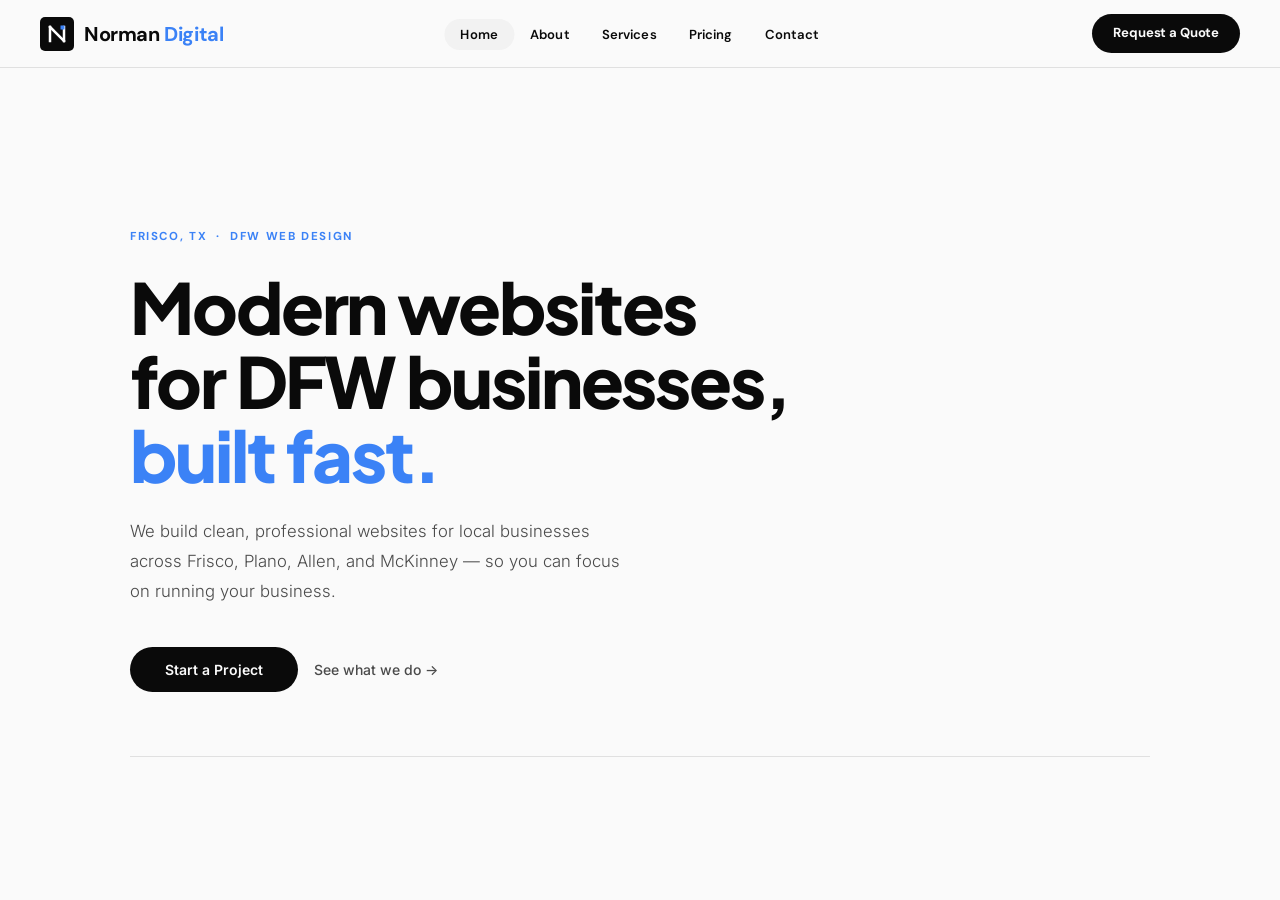
==== index.html @ 8efe2080 "Update index.html" ====
<!DOCTYPE html>
<html lang="en">
<head>
<meta charset="UTF-8">
<meta name="viewport" content="width=device-width, initial-scale=1.0">

<!-- Google Analytics — deferred to not block rendering -->
<script>
  window.dataLayer = window.dataLayer || [];
  function gtag(){dataLayer.push(arguments);}
  gtag('js', new Date());
  gtag('config', 'G-H9DW5S1WET');
  window.addEventListener('load', function() {
    var s = document.createElement('script');
    s.async = true;
    s.src = 'https://www.googletagmanager.com/gtag/js?id=G-H9DW5S1WET';
    document.head.appendChild(s);
  });
</script>

<!-- Primary Meta Tags -->
<title>Norman Digital — Web Design Agency | Frisco, TX | DFW Small Businesses</title>
<meta name="title" content="Norman Digital — Web Design Agency | Frisco, TX | DFW Small Businesses">
<meta name="description" content="Norman Digital builds fast, professional websites for small businesses across Frisco, Plano, Allen, McKinney, and the DFW area. Starting at $400. No hidden fees.">
<meta name="keywords" content="web design Frisco TX, web design DFW, small business website Frisco, website designer Plano, web designer Allen TX, McKinney web design, DFW web design agency, affordable website design Texas">
<meta name="author" content="Norman Digital">
<meta name="robots" content="index, follow">
<link rel="canonical" href="https://normandigitalco.com">
<link rel="icon" type="image/x-icon" href="/favicon.ico">
<link rel="icon" type="image/png" href="/favicon.png">

<!-- Open Graph / Facebook / iMessage previews -->
<meta property="og:type" content="website">
<meta property="og:url" content="https://normandigitalco.com">
<meta property="og:title" content="Norman Digital — Modern Websites for DFW Businesses">
<meta property="og:description" content="Fast, professional websites for DFW small businesses. Starting at $400. Based in Frisco, TX.">
<meta property="og:image" content="https://normandigitalco.com/images/og-image.png">
<meta property="og:site_name" content="Norman Digital">
<meta property="og:locale" content="en_US">

<!-- Twitter Card -->
<meta name="twitter:card" content="summary_large_image">
<meta name="twitter:url" content="https://normandigitalco.com">
<meta name="twitter:title" content="Norman Digital — Modern Websites for DFW Businesses">
<meta name="twitter:description" content="Fast, professional websites for DFW small businesses. Starting at $400. Based in Frisco, TX.">
<meta name="twitter:image" content="https://normandigitalco.com/images/og-image.png">

<!-- Local Business Schema Markup -->
<script type="application/ld+json">
{
  "@context": "https://schema.org",
  "@type": "LocalBusiness",
  "name": "Norman Digital",
  "description": "Web design agency building fast, professional websites for small businesses across the DFW area.",
  "url": "https://normandigitalco.com",
  "email": "normandigitalco@gmail.com",
  "address": {
    "@type": "PostalAddress",
    "addressLocality": "Frisco",
    "addressRegion": "TX",
    "addressCountry": "US"
  },
  "areaServed": [
    "Frisco, TX", "Plano, TX", "Allen, TX", "McKinney, TX",
    "Prosper, TX", "Celina, TX", "The Colony, TX", "Dallas, TX",
    "Fort Worth, TX"
  ],
  "priceRange": "$$",
  "openingHours": "Mo-Fr 09:00-18:00",
  "sameAs": []
}
</script>

<!-- Preconnect to font origins to establish early connections -->
<link rel="preconnect" href="https://fonts.googleapis.com">
<link rel="preconnect" href="https://fonts.gstatic.com" crossorigin>
<!-- Non-blocking font load: preload triggers fetch, onload swaps to stylesheet -->
<link rel="preload" as="style" href="https://fonts.googleapis.com/css2?family=Plus+Jakarta+Sans:wght@400;500;600;700;800&family=DM+Sans:wght@400;500;600;700&family=Inter:wght@300;400;500;600&display=swap" onload="this.onload=null;this.rel='stylesheet'">
<noscript><link rel="stylesheet" href="https://fonts.googleapis.com/css2?family=Plus+Jakarta+Sans:wght@400;500;600;700;800&family=DM+Sans:wght@400;500;600;700&family=Inter:wght@300;400;500;600&display=swap"></noscript>
<link rel="icon" type="image/x-icon" href="/favicon.ico">
<link rel="icon" type="image/png" sizes="32x32" href="/favicon.png">
<link rel="apple-touch-icon" sizes="180x180" href="/favicon.png">
<style>
*, *::before, *::after { box-sizing: border-box; margin: 0; padding: 0; }

:root {
  --black: #0a0a0a;
  --white: #fafafa;
  --gray-100: #f2f2f2;
  --gray-200: #e0e0e0;
  --gray-400: #767676; /* bumped from #999 to pass WCAG AA 4.5:1 on white */
  --gray-600: #4a4a4a; /* bumped slightly from #555 */
  --accent: #3B82F6;
  --accent-dark: #1d4ed8;
  --serif: 'Plus Jakarta Sans', system-ui, sans-serif;
  --sans: 'Inter', system-ui, sans-serif;
  --display: 'DM Sans', system-ui, sans-serif;
}

html { scroll-behavior: smooth; }

body {
  font-family: var(--sans);
  background: var(--white);
  color: var(--gray-600);
  font-size: 16px;
  line-height: 1.7;
  overflow-x: hidden;
}

nav {
  position: fixed;
  top: 0; left: 0; right: 0;
  z-index: 200;
  display: flex;
  align-items: center;
  justify-content: space-between;
  padding: 0 2.5rem;
  height: 68px;
  background: rgba(250,250,250,0.95);
  backdrop-filter: blur(16px);
  border-bottom: 1px solid var(--gray-200);
  transition: box-shadow 0.3s;
}

nav.scrolled { box-shadow: 0 2px 20px rgba(0,0,0,0.06); }

.nav-logo {
  display: flex;
  align-items: center;
  gap: 10px;
  text-decoration: none;
  line-height: 1;
  flex-shrink: 0;
}
.nav-logo-icon {
  width: 34px; height: 34px;
  background: var(--black);
  border-radius: 5px;
  display: flex; align-items: center; justify-content: center;
  flex-shrink: 0;
}
.nav-logo-icon svg { width: 22px; height: 22px; }
.nav-logo-name {
  font-family: var(--display);
  font-size: 1.25rem;
  font-weight: 700;
  color: var(--black);
  letter-spacing: -0.02em;
}
.nav-logo-name span { color: var(--accent); }

.nav-center {
  position: absolute;
  left: 50%;
  transform: translateX(-50%);
  display: flex;
  align-items: center;
  gap: 0;
  list-style: none;
}

.nav-center a {
  font-family: var(--display);
  font-size: 0.82rem;
  font-weight: 600;
  letter-spacing: 0.01em;
  color: var(--black);
  text-decoration: none;
  padding: 0.45rem 1rem;
  border-radius: 2rem;
  transition: color 0.2s, background 0.2s;
  white-space: nowrap;
}

.nav-center a:hover,
.nav-center a.active { color: var(--black); background: var(--gray-100); }

.nav-right { display: flex; align-items: center; gap: 1rem; }

.nav-cta {
  background: var(--black);
  color: var(--white) !important;
  padding: 0.55rem 1.3rem;
  border-radius: 2rem;
  font-family: var(--display);
  font-size: 0.82rem;
  font-weight: 700;
  text-decoration: none;
  letter-spacing: -0.01em;
  transition: background 0.2s;
  white-space: nowrap;
  cursor: pointer;
  border: none;
}
.nav-cta:hover { background: #222; }

@media (max-width: 900px) {
  .nav-cta { display: none; }
}

.page {
  position: fixed;
  inset: 0;
  overflow-y: auto;
  padding-top: 68px;
  opacity: 0;
  transform: translateY(18px);
  pointer-events: none;
  transition: opacity 0.45s cubic-bezier(0.16,1,0.3,1), transform 0.45s cubic-bezier(0.16,1,0.3,1);
  will-change: opacity, transform;
  -webkit-overflow-scrolling: touch;
}

.page.active {
  opacity: 1;
  transform: translateY(0);
  pointer-events: all;
}

.page.exit {
  opacity: 0;
  transform: translateY(-12px);
  pointer-events: none;
}

.inner { max-width: 1100px; margin: 0 auto; padding: 0 2.5rem; }

.section-label {
  font-family: var(--display);
  font-size: 0.72rem;
  font-weight: 700;
  letter-spacing: 0.14em;
  text-transform: uppercase;
  color: var(--accent);
  margin-bottom: 1rem;
}

.section-title {
  font-family: var(--serif);
  font-size: clamp(2rem, 4vw, 3rem);
  font-weight: 700;
  line-height: 1.08;
  letter-spacing: -0.03em;
  color: var(--black);
  margin-bottom: 1rem;
}

.section-sub {
  font-size: 1rem;
  color: var(--gray-600);
  font-weight: 300;
  max-width: 500px;
  line-height: 1.8;
  margin-bottom: 3rem;
}

#page-home { background: var(--white); }

.hero {
  min-height: calc(100vh - 68px);
  display: flex;
  flex-direction: column;
  justify-content: center;
  padding: 5rem 2.5rem 4rem;
  max-width: 1100px;
  margin: 0 auto;
}

.hero-eyebrow {
  font-family: var(--display);
  font-size: 0.72rem;
  font-weight: 700;
  letter-spacing: 0.14em;
  text-transform: uppercase;
  color: var(--accent);
  margin-bottom: 1.5rem;
  opacity: 0;
  animation: fadeUp 0.7s ease forwards 0.1s;
}

.hero h1 {
  font-family: var(--serif);
  font-size: clamp(2.4rem, 5.5vw, 4.5rem);
  font-weight: 800;
  line-height: 1.05;
  letter-spacing: -0.03em;
  color: var(--black);
  margin-bottom: 1.5rem;
  opacity: 0;
  animation: fadeUp 0.7s ease forwards 0.25s;
}

.hero h1 em { font-style: normal; color: var(--accent); }

.hero-sub {
  font-size: 1.05rem;
  font-weight: 300;
  color: var(--gray-600);
  max-width: 500px;
  margin-bottom: 2.5rem;
  line-height: 1.8;
  opacity: 0;
  animation: fadeUp 0.7s ease forwards 0.4s;
}

.hero-actions {
  display: flex;
  gap: 1rem;
  align-items: center;
  flex-wrap: wrap;
  opacity: 0;
  animation: fadeUp 0.7s ease forwards 0.55s;
}

.btn-primary {
  background: var(--black);
  color: var(--white);
  padding: 0.9rem 2.2rem;
  border-radius: 2rem;
  font-size: 0.875rem;
  font-weight: 600;
  text-decoration: none;
  transition: background 0.2s;
  cursor: pointer;
  border: none;
  font-family: var(--sans);
  display: inline-block;
}
.btn-primary:hover { background: #222; }

.btn-secondary {
  font-size: 0.875rem;
  font-weight: 500;
  color: var(--gray-600);
  text-decoration: none;
  display: flex;
  align-items: center;
  gap: 0.4rem;
  transition: color 0.2s;
  cursor: pointer;
  background: none;
  border: none;
  font-family: var(--sans);
}
.btn-secondary:hover { color: var(--black); }

.hero-divider {
  width: 100%;
  height: 1px;
  background: var(--gray-200);
  margin-top: 4rem;
  opacity: 0;
  animation: fadeUp 0.7s ease forwards 0.7s;
}

.logos-strip {
  padding: 3.5rem 2.5rem;
  max-width: 1100px;
  margin: 0 auto;
  border-top: 1px solid var(--gray-200);
}

.logos-label {
  font-size: 0.7rem;
  font-weight: 700;
  letter-spacing: 0.12em;
  text-transform: uppercase;
  color: #666;
  margin-bottom: 2rem;
  text-align: center;
}

.logos-row {
  display: flex;
  justify-content: center;
  align-items: center;
  gap: 3rem;
  flex-wrap: wrap;
}

.logo-item {
  font-family: var(--serif);
  font-size: 1.1rem;
  color: #888;
  letter-spacing: -0.01em;
  font-style: italic;
}

.why-section {
  padding: 6rem 2.5rem;
  background: var(--black);
}

.why-grid {
  max-width: 1100px;
  margin: 0 auto;
  display: grid;
  grid-template-columns: 1fr 1fr;
  gap: 5rem;
  align-items: center;
}

.why-left .section-label { color: #3B82F6; }
.why-left .section-title { color: var(--white); }
.why-left .section-sub { color: #777; margin-bottom: 0; }

.why-right {
  display: grid;
  grid-template-columns: 1fr 1fr;
  gap: 1px;
  background: #1a1a1a;
  border: 1px solid #1a1a1a;
}

.why-card {
  background: #0f0f0f;
  padding: 2rem;
  transition: background 0.2s;
}
.why-card:hover { background: #141414; }

.why-icon {
  width: 36px; height: 36px;
  background: #1a1a1a;
  border-radius: 8px;
  display: flex; align-items: center; justify-content: center;
  margin-bottom: 1rem;
  font-size: 16px;
}

.why-card h3 {
  font-family: var(--serif);
  font-size: 1rem;
  font-weight: 400;
  color: #ccc;
  margin-bottom: 0.5rem;
}

.why-card p {
  font-size: 0.825rem;
  color: #555;
  font-weight: 300;
  line-height: 1.6;
}

.testimonials-section {
  padding: 6rem 2.5rem;
  background: var(--gray-100);
}

.testimonials-grid {
  max-width: 1100px;
  margin: 2rem auto 0;
  display: grid;
  grid-template-columns: repeat(3, 1fr);
  gap: 1.5rem;
}

.testimonial-card {
  background: var(--white);
  border: 1px solid var(--gray-200);
  border-radius: 12px;
  padding: 2rem;
}

.testimonial-stars {
  color: #f59e0b;
  font-size: 0.9rem;
  margin-bottom: 1rem;
  letter-spacing: 2px;
}

.testimonial-text {
  font-size: 0.9rem;
  color: var(--gray-600);
  font-weight: 300;
  line-height: 1.7;
  margin-bottom: 1.5rem;
  font-style: italic;
}

.testimonial-author { display: flex; align-items: center; gap: 0.75rem; }

.testimonial-avatar {
  width: 38px; height: 38px;
  border-radius: 50%;
  background: var(--gray-200);
  display: flex; align-items: center; justify-content: center;
  font-size: 0.75rem;
  font-weight: 600;
  color: var(--gray-600);
  flex-shrink: 0;
}

.testimonial-name {
  font-size: 0.85rem;
  font-weight: 600;
  color: var(--black);
}

.testimonial-biz {
  font-size: 0.75rem;
  color: var(--gray-400);
}

#page-about { background: var(--white); }

.about-hero {
  padding: 6rem 2.5rem 4rem;
  max-width: 1100px;
  margin: 0 auto;
  display: grid;
  grid-template-columns: 1fr 1fr;
  gap: 5rem;
  align-items: center;
}

.about-photo {
  aspect-ratio: 4/5;
  border-radius: 12px;
  overflow: hidden;
  background: var(--gray-100);
}

.about-photo img {
  width: 100%;
  height: 100%;
  object-fit: cover;
  object-position: center top;
  display: block;
}

.about-text .section-sub { margin-bottom: 1.5rem; }

.about-text p {
  font-size: 0.95rem;
  color: var(--gray-600);
  font-weight: 300;
  line-height: 1.8;
  margin-bottom: 1rem;
}

.about-text p strong {
  font-weight: 600;
  color: var(--black);
}

.about-stats {
  max-width: 1100px;
  margin: 0 auto;
  padding: 0 2.5rem 6rem;
  display: grid;
  grid-template-columns: repeat(4, 1fr);
  gap: 1px;
  background: var(--gray-200);
  border: 1px solid var(--gray-200);
}

.stat {
  background: var(--white);
  padding: 2rem;
  text-align: center;
}

.stat-num {
  font-family: var(--serif);
  font-size: 2.5rem;
  font-weight: 700;
  line-height: 1;
  margin-bottom: 0.5rem;
  color: var(--black);
}

.stat-label {
  font-size: 0.78rem;
  color: var(--gray-400);
  font-weight: 400;
  text-transform: uppercase;
  letter-spacing: 0.06em;
}

#page-services { background: var(--white); }

.services-hero {
  padding: 6rem 2.5rem 4rem;
  max-width: 1100px;
  margin: 0 auto;
}

.services-grid {
  max-width: 1100px;
  margin: 0 auto;
  padding: 0 2.5rem;
  display: grid;
  grid-template-columns: repeat(2, 1fr);
  gap: 1px;
  background: var(--gray-200);
  border: 1px solid var(--gray-200);
  margin-bottom: 6rem;
}

.service-card {
  background: var(--white);
  padding: 2.5rem;
  transition: background 0.2s;
}

.service-card:hover { background: var(--gray-100); }

.service-num {
  font-size: 0.7rem;
  color: var(--accent);
  margin-bottom: 1.25rem;
  font-weight: 700;
  letter-spacing: 0.1em;
}

.service-name {
  font-family: var(--serif);
  font-size: 1.35rem;
  margin-bottom: 0.75rem;
  font-weight: 700;
  color: var(--black);
}

.service-desc {
  font-size: 0.875rem;
  color: var(--gray-600);
  font-weight: 300;
  line-height: 1.7;
  margin-bottom: 1.25rem;
}

.service-features {
  list-style: none;
  display: flex;
  flex-direction: column;
  gap: 0.4rem;
}

.service-features li {
  font-size: 0.8rem;
  color: var(--gray-400);
  display: flex;
  align-items: center;
  gap: 0.5rem;
}

.service-features li::before {
  content: '';
  width: 5px; height: 5px;
  background: var(--accent);
  border-radius: 50%;
  flex-shrink: 0;
}

.process-section {
  background: var(--black);
  padding: 6rem 2.5rem;
}

.process-inner { max-width: 1100px; margin: 0 auto; }
.process-section .section-label { color: #3B82F6; }
.process-section .section-title { color: var(--white); }
.process-section .section-sub { color: #666; }

.steps {
  display: grid;
  grid-template-columns: repeat(4, 1fr);
  gap: 0;
}

.step {
  border-top: 1px solid #1e1e1e;
  padding: 2rem 2rem 2rem 0;
  position: relative;
}

.step::before {
  content: '';
  position: absolute;
  top: -1px; left: 0;
  width: 30px; height: 2px;
  background: var(--accent);
}

.step-num {
  font-size: 0.7rem;
  color: #333;
  font-weight: 600;
  letter-spacing: 0.1em;
  margin-bottom: 1rem;
  text-transform: uppercase;
}

.step-title {
  font-family: var(--serif);
  font-size: 1.1rem;
  color: #aaa;
  margin-bottom: 0.5rem;
  font-weight: 400;
}

.step-desc {
  font-size: 0.825rem;
  color: #555;
  font-weight: 300;
  line-height: 1.7;
}

#page-pricing { background: var(--white); }

.pricing-hero {
  padding: 6rem 2.5rem 3rem;
  max-width: 800px;
  margin: 0 auto;
  text-align: center;
}

.pricing-hero .section-sub {
  max-width: 100%;
  margin-left: auto;
  margin-right: auto;
  text-align: center;
}

.pricing-title-accent { color: var(--accent); }

.pricing-grid {
  max-width: 1100px;
  margin: 0 auto;
  padding: 0 2.5rem 2rem;
  display: grid;
  grid-template-columns: repeat(3, 1fr);
  gap: 1.5rem;
}

.pricing-card {
  border: 1px solid var(--gray-200);
  border-radius: 12px;
  padding: 2.5rem;
  background: var(--white);
  transition: border-color 0.2s, transform 0.2s;
  position: relative;
}

.pricing-card:hover {
  border-color: var(--gray-400);
  transform: translateY(-3px);
}

.pricing-card.featured {
  border: 2px solid var(--black);
  background: var(--black);
}

.pricing-card.featured:hover { border-color: #333; }

.pricing-badge {
  position: absolute;
  top: -12px; left: 50%;
  transform: translateX(-50%);
  background: var(--accent);
  color: white;
  font-size: 0.68rem;
  font-weight: 700;
  letter-spacing: 0.1em;
  text-transform: uppercase;
  padding: 0.3rem 1rem;
  border-radius: 2rem;
  white-space: nowrap;
}

.pricing-plan-icon {
  width: 40px; height: 40px;
  background: var(--gray-100);
  border-radius: 10px;
  display: flex; align-items: center; justify-content: center;
  font-size: 18px;
  margin-bottom: 1.25rem;
}

.pricing-card.featured .pricing-plan-icon { background: #1a1a1a; }

.pricing-plan {
  font-size: 0.75rem;
  font-weight: 700;
  letter-spacing: 0.1em;
  text-transform: uppercase;
  color: var(--gray-400);
  margin-bottom: 0.5rem;
}

.pricing-card.featured .pricing-plan { color: #555; }

.pricing-name {
  font-family: var(--serif);
  font-size: 1.5rem;
  font-weight: 400;
  color: var(--black);
  margin-bottom: 0.75rem;
}

.pricing-card.featured .pricing-name { color: var(--white); }

.pricing-desc {
  font-size: 0.825rem;
  color: var(--gray-400);
  font-weight: 300;
  line-height: 1.6;
  margin-bottom: 1.75rem;
}

.pricing-card.featured .pricing-desc { color: #555; }

.pricing-price {
  display: flex;
  align-items: baseline;
  gap: 0.35rem;
  margin-bottom: 0.3rem;
}

.pricing-amount {
  font-family: var(--serif);
  font-size: 3rem;
  font-weight: 400;
  color: var(--black);
  line-height: 1;
}

.pricing-card.featured .pricing-amount { color: var(--white); }

.pricing-period {
  font-size: 0.8rem;
  color: var(--gray-400);
  font-weight: 400;
}

.pricing-monthly {
  font-size: 0.8rem;
  color: var(--gray-400);
  margin-bottom: 2rem;
}

.pricing-card.featured .pricing-monthly { color: #444; }

.pricing-divider {
  height: 1px;
  background: var(--gray-200);
  margin-bottom: 1.75rem;
}

.pricing-card.featured .pricing-divider { background: #1a1a1a; }

.pricing-features {
  list-style: none;
  display: flex;
  flex-direction: column;
  gap: 0.65rem;
  margin-bottom: 2rem;
}

.pricing-features li {
  font-size: 0.85rem;
  color: var(--gray-600);
  display: flex;
  align-items: flex-start;
  gap: 0.6rem;
  font-weight: 300;
}

.pricing-card.featured .pricing-features li { color: #777; }

.pricing-features li .check {
  color: var(--accent);
  font-size: 0.8rem;
  margin-top: 2px;
  flex-shrink: 0;
}

.pricing-btn {
  display: block;
  width: 100%;
  text-align: center;
  padding: 0.85rem 1.5rem;
  border-radius: 2rem;
  font-size: 0.85rem;
  font-weight: 600;
  text-decoration: none;
  cursor: pointer;
  transition: opacity 0.2s, background 0.2s;
  border: none;
  font-family: var(--sans);
}

.pricing-btn-dark { background: var(--black); color: var(--white); }
.pricing-btn-dark:hover { background: #222; }
.pricing-btn-white { background: var(--white); color: var(--black); }
.pricing-btn-white:hover { opacity: 0.9; }
.pricing-btn-outline { background: transparent; color: var(--black); border: 1px solid var(--gray-200); }
.pricing-btn-outline:hover { border-color: var(--gray-400); background: var(--gray-100); }

.pricing-note {
  max-width: 1100px;
  margin: 0 auto 6rem;
  padding: 0 2.5rem;
  display: flex;
  align-items: center;
  gap: 1rem;
  flex-wrap: wrap;
}

.pricing-note-badge {
  background: var(--gray-100);
  border: 1px solid var(--gray-200);
  border-radius: 8px;
  padding: 0.6rem 1rem;
  display: flex;
  align-items: center;
  gap: 0.5rem;
  font-size: 0.8rem;
  color: var(--gray-600);
  font-weight: 500;
  white-space: nowrap;
}

.pricing-note p {
  font-size: 0.825rem;
  color: var(--gray-400);
  font-weight: 300;
}

#page-contact { background: var(--gray-100); }

.contact-wrap {
  max-width: 1100px;
  margin: 0 auto;
  padding: 6rem 2.5rem;
  display: grid;
  grid-template-columns: 1fr 1.4fr;
  gap: 6rem;
  align-items: start;
}

.contact-info .section-sub { margin-bottom: 2rem; }

.contact-detail {
  font-size: 0.875rem;
  color: var(--gray-600);
  margin-bottom: 0.5rem;
  font-weight: 300;
}

.contact-detail a {
  color: var(--black);
  text-decoration: none;
  font-weight: 500;
}

.contact-detail a:hover { color: var(--accent); }

.contact-form {
  background: var(--white);
  border: 1px solid var(--gray-200);
  border-radius: 16px;
  padding: 2.5rem;
  display: flex;
  flex-direction: column;
  gap: 1.25rem;
}

.form-row {
  display: grid;
  grid-template-columns: 1fr 1fr;
  gap: 1rem;
}

.form-group {
  display: flex;
  flex-direction: column;
  gap: 0.4rem;
}

.form-group label {
  font-size: 0.72rem;
  font-weight: 600;
  color: var(--black);
  text-transform: uppercase;
  letter-spacing: 0.07em;
}

.form-group input,
.form-group textarea,
.form-group select {
  background: var(--gray-100);
  border: 1px solid transparent;
  border-radius: 8px;
  padding: 0.75rem 1rem;
  font-family: var(--sans);
  font-size: 0.875rem;
  color: var(--black);
  outline: none;
  transition: border-color 0.2s, background 0.2s;
  width: 100%;
  -webkit-appearance: none;
  appearance: none;
}

.form-group input:focus,
.form-group textarea:focus,
.form-group select:focus {
  background: var(--white);
  border-color: var(--gray-400);
}

.form-group textarea { min-height: 130px; resize: vertical; }

.form-submit {
  background: var(--black);
  color: var(--white);
  border: none;
  padding: 0.9rem 2rem;
  border-radius: 2rem;
  font-family: var(--sans);
  font-size: 0.875rem;
  font-weight: 600;
  cursor: pointer;
  transition: background 0.2s;
  align-self: flex-start;
}

.form-submit:hover { background: #222; }

footer {
  padding: 2rem 2.5rem;
  border-top: 1px solid var(--gray-200);
  display: flex;
  justify-content: space-between;
  align-items: center;
  max-width: 1100px;
  margin: 0 auto;
}

.footer-logo {
  font-family: var(--serif);
  font-size: 1rem;
  color: var(--gray-600);
  text-decoration: none;
}

.footer-copy {
  font-size: 0.78rem;
  color: var(--gray-400);
}

@keyframes fadeUp {
  from { opacity: 0; transform: translateY(18px); }
  to { opacity: 1; transform: translateY(0); }
}

.mobile-menu-btn {
  display: none;
  flex-direction: column;
  gap: 5px;
  cursor: pointer;
  padding: 8px;
  background: none;
  border: none;
  flex-shrink: 0;
}

.mobile-menu-btn span {
  display: block;
  width: 24px; height: 2px;
  background: var(--black);
  transition: all 0.2s;
  border-radius: 2px;
}

.mobile-nav {
  display: none;
  position: fixed;
  top: 68px; left: 0; right: 0;
  background: var(--white);
  border-bottom: 1px solid var(--gray-200);
  padding: 1.25rem;
  z-index: 190;
  flex-direction: column;
  gap: 0.25rem;
  box-shadow: 0 8px 24px rgba(0,0,0,0.08);
}

.mobile-nav.open { display: flex; }

.mobile-nav a {
  font-size: 0.95rem;
  font-weight: 500;
  color: var(--gray-600);
  text-decoration: none;
  padding: 0.75rem 1rem;
  border-radius: 8px;
  transition: background 0.2s;
}

.mobile-nav a:hover { background: var(--gray-100); color: var(--black); }

@media (max-width: 900px) {
  .nav-center { display: none; }
  nav { justify-content: space-between; padding: 0 1.25rem; }
  .mobile-menu-btn { display: flex; }
  .why-grid { grid-template-columns: 1fr; gap: 3rem; }
  .testimonials-grid { grid-template-columns: 1fr 1fr; gap: 1rem; }
  .about-hero { grid-template-columns: 1fr; gap: 2.5rem; padding: 4rem 2.5rem 2rem; }
  .about-photo { aspect-ratio: 3/2; max-height: 380px; }
  .about-stats { grid-template-columns: 1fr 1fr; }
  .services-grid { grid-template-columns: 1fr; }
  .steps { grid-template-columns: 1fr 1fr; }
  .contact-wrap { grid-template-columns: 1fr; gap: 3rem; }
  .pricing-grid { grid-template-columns: 1fr; max-width: 480px; }
  footer { flex-direction: column; gap: 0.5rem; text-align: center; }
}

@media (max-width: 600px) {
  .nav-logo-name { font-size: 1.05rem; }
  .hero { padding: 4rem 1.25rem 3rem; min-height: auto; }
  .hero h1 { font-size: clamp(2rem, 10vw, 3rem); }
  .hero-actions { flex-direction: column; align-items: stretch; }
  .btn-primary { text-align: center; }
  .why-section { padding: 4rem 1.25rem; }
  .why-grid { gap: 2.5rem; }
  .why-right { grid-template-columns: 1fr; }
  .testimonials-section { padding: 4rem 1.25rem; }
  .testimonials-grid { grid-template-columns: 1fr; }
  .logos-strip { padding: 2.5rem 1.25rem; }
  .logos-row { gap: 1.5rem; }
  .about-hero { padding: 4rem 1.25rem 2rem; }
  .about-photo { aspect-ratio: 4/3; }
  .about-stats { padding: 0 1.25rem 4rem; grid-template-columns: 1fr 1fr; }
  .services-hero { padding: 4rem 1.25rem 2rem; }
  .services-grid { padding: 0 1.25rem; margin-bottom: 0; }
  .process-section { padding: 4rem 1.25rem; }
  .steps { grid-template-columns: 1fr; }
  .pricing-hero { padding: 4rem 1.25rem 2rem; }
  .pricing-grid { padding: 0 1.25rem 2rem; max-width: 100%; }
  .pricing-note { padding: 0 1.25rem; flex-direction: column; align-items: flex-start; }
  .contact-wrap { padding: 4rem 1.25rem; gap: 2rem; }
  .contact-form { padding: 1.75rem 1.25rem; }
  .form-row { grid-template-columns: 1fr; }
  .form-submit { width: 100%; text-align: center; }
  footer { padding: 1.5rem 1.25rem; }
}
</style>
</head>
<body>

<!-- NAV -->
<nav id="main-nav">
  <a href="#" class="nav-logo" data-page="home">
    <div class="nav-logo-icon">
      <svg viewBox="0 0 22 22" fill="none" xmlns="http://www.w3.org/2000/svg" aria-hidden="true">
        <line x1="4" y1="18" x2="4" y2="4" stroke="white" stroke-width="2.5" stroke-linecap="square"/>
        <line x1="4" y1="4" x2="18" y2="18" stroke="white" stroke-width="2.5" stroke-linecap="square"/>
        <line x1="18" y1="18" x2="18" y2="4" stroke="white" stroke-width="2.5" stroke-linecap="square"/>
        <rect x="14.5" y="2.5" width="4" height="4" fill="#3B82F6"/>
      </svg>
    </div>
    <span class="nav-logo-name">Norman <span>Digital</span></span>
  </a>

  <ul class="nav-center">
    <li><a href="#" data-page="home" class="active">Home</a></li>
    <li><a href="#" data-page="about">About</a></li>
    <li><a href="#" data-page="services">Services</a></li>
    <li><a href="#" data-page="pricing">Pricing</a></li>
    <li><a href="#" data-page="contact">Contact</a></li>
  </ul>

  <div class="nav-right">
    <a href="#" data-page="contact" class="nav-cta">Request a Quote</a>
    <button class="mobile-menu-btn" aria-label="Open navigation menu">
      <span></span><span></span><span></span>
    </button>
  </div>
</nav>

<!-- MOBILE NAV -->
<div class="mobile-nav" id="mobile-nav" role="navigation" aria-label="Mobile navigation">
  <a href="#" data-page="home">Home</a>
  <a href="#" data-page="about">About</a>
  <a href="#" data-page="services">Services</a>
  <a href="#" data-page="pricing">Pricing</a>
  <a href="#" data-page="contact">Contact</a>
</div>

<!-- HOME PAGE -->
<main>
<div class="page active" id="page-home">
  <div class="hero">
    <p class="hero-eyebrow">Frisco, TX &nbsp;&middot;&nbsp; DFW Web Design</p>
    <h1>Modern websites<br>for DFW businesses,<br><em>built fast.</em></h1>
    <p class="hero-sub">We build clean, professional websites for local businesses across Frisco, Plano, Allen, and McKinney &mdash; so you can focus on running your business.</p>
    <div class="hero-actions">
      <button class="btn-primary" data-page="contact">Start a Project</button>
      <button class="btn-secondary" data-page="services">See what we do &rarr;</button>
    </div>
    <div class="hero-divider"></div>
  </div>

  <div class="logos-strip">
    <p class="logos-label">Serving businesses across DFW</p>
    <div class="logos-row">
      <span class="logo-item">Frisco</span>
      <span class="logo-item">Plano</span>
      <span class="logo-item">Allen</span>
      <span class="logo-item">McKinney</span>
      <span class="logo-item">Prosper</span>
      <span class="logo-item">Celina</span>
      <span class="logo-item">The Colony</span>
    </div>
  </div>

  <div class="why-section">
    <div class="why-grid">
      <div class="why-left">
        <p class="section-label">Why Norman Digital</p>
        <h2 class="section-title">Built for local.<br>Built to convert.</h2>
        <p class="section-sub">We&apos;re a DFW-based web design agency that understands what small business owners actually need &mdash; a site that looks great, loads fast, and brings in customers.</p>
      </div>
      <div class="why-right">
        <div class="why-card">
          <div class="why-icon" aria-hidden="true">&#9889;</div>
          <h3>Fast turnaround</h3>
          <p>Most sites delivered within a week of your first conversation.</p>
        </div>
        <div class="why-card">
          <div class="why-icon" aria-hidden="true">&#128205;</div>
          <h3>Local DFW focus</h3>
          <p>We know the market. Built for businesses your neighbors trust.</p>
        </div>
        <div class="why-card">
          <div class="why-icon" aria-hidden="true">&#128176;</div>
          <h3>No hidden fees</h3>
          <p>Transparent pricing, clear deliverables. You know exactly what you&apos;re getting.</p>
        </div>
        <div class="why-card">
          <div class="why-icon" aria-hidden="true">&#128241;</div>
          <h3>Mobile-first design</h3>
          <p>Every site looks and works perfectly on phones, tablets, and desktops.</p>
        </div>
      </div>
    </div>
  </div>

  <div class="testimonials-section">
    <div class="inner">
      <p class="section-label" style="text-align:center;">What clients say</p>
      <h2 class="section-title" style="text-align:center; max-width:500px; margin: 0 auto 0.5rem;">Real results for<br>real businesses.</h2>
    </div>
    <div class="testimonials-grid">
      <div class="testimonial-card">
        <div class="testimonial-stars" aria-label="5 stars">&#9733;&#9733;&#9733;&#9733;&#9733;</div>
        <p class="testimonial-text">&ldquo;Norman Digital built our site in under a week. We started getting calls from it right away. Best investment we made for our business.&rdquo;</p>
        <div class="testimonial-author">
          <div class="testimonial-avatar" aria-hidden="true">MR</div>
          <div>
            <p class="testimonial-name">Maria R.</p>
            <p class="testimonial-biz">Frisco Cleaning Co.</p>
          </div>
        </div>
      </div>
      <div class="testimonial-card">
        <div class="testimonial-stars" aria-label="5 stars">&#9733;&#9733;&#9733;&#9733;&#9733;</div>
        <p class="testimonial-text">&ldquo;Finally a web guy who speaks plain English. No corporate fluff, just a clean site that actually represents my business. I send every client there now.&rdquo;</p>
        <div class="testimonial-author">
          <div class="testimonial-avatar" aria-hidden="true">JT</div>
          <div>
            <p class="testimonial-name">James T.</p>
            <p class="testimonial-biz">JT&apos;s HVAC Services</p>
          </div>
        </div>
      </div>
      <div class="testimonial-card">
        <div class="testimonial-stars" aria-label="5 stars">&#9733;&#9733;&#9733;&#9733;&#9733;</div>
        <p class="testimonial-text">&ldquo;The process was so easy. I told them about my salon, they built something I&apos;m genuinely proud to show customers. Professional, fast, and affordable.&rdquo;</p>
        <div class="testimonial-author">
          <div class="testimonial-avatar" aria-hidden="true">AL</div>
          <div>
            <p class="testimonial-name">Ashley L.</p>
            <p class="testimonial-biz">Luxe Hair Studio</p>
          </div>
        </div>
      </div>
    </div>
  </div>

  <footer>
    <a href="#" class="footer-logo" data-page="home">Norman Digital</a>
    <p class="footer-copy">&copy; 2026 Norman Digital Co. &mdash; Frisco, TX &mdash; Web Design for DFW Small Businesses</p>
  </footer>
</div>

<!-- ABOUT PAGE -->
<div class="page" id="page-about">
  <div class="about-hero">
    <div class="about-text">
      <p class="section-label">About</p>
      <h1 class="section-title">Built for DFW<br>small businesses.</h1>
      <p class="section-sub">A local web design agency that gets it &mdash; no bloated fees, no tech headaches.</p>
      <p>Norman Digital is a web design agency based in Frisco, TX. We work exclusively with local small businesses across the DFW area &mdash; restaurants, salons, contractors, and everyone in between.</p>
      <p>Our goal is simple: get your business online with a site that <strong>looks great, works on every device, and actually brings in customers.</strong> We handle everything from design and development to domain setup and launch.</p>
      <p>We treat your business like it&apos;s our own.</p>
      <br>
      <button class="btn-primary" data-page="contact">Work with us &rarr;</button>
    </div>
    <div class="about-photo">
      <img src="images/norman.jpg.webp" alt="Norman Digital founder — DFW web design agency based in Frisco TX" width="600" height="750" loading="lazy" decoding="async">
    </div>
  </div>

  <div class="about-stats">
    <div class="stat">
      <p class="stat-num">1 wk</p>
      <p class="stat-label">Avg. turnaround</p>
    </div>
    <div class="stat">
      <p class="stat-num">$0</p>
      <p class="stat-label">Hidden fees</p>
    </div>
    <div class="stat">
      <p class="stat-num">5&#9733;</p>
      <p class="stat-label">Client rating</p>
    </div>
    <div class="stat">
      <p class="stat-num">DFW</p>
      <p class="stat-label">Local, always</p>
    </div>
  </div>

  <footer>
    <a href="#" class="footer-logo" data-page="home">Norman Digital</a>
    <p class="footer-copy">&copy; 2026 Norman Digital Co. &mdash; Frisco, TX &mdash; Web Design for DFW Small Businesses</p>
  </footer>
</div>

<!-- SERVICES PAGE -->
<div class="page" id="page-services">
  <div class="services-hero">
    <p class="section-label">Services</p>
    <h1 class="section-title">Everything you need<br>to get online.</h1>
    <p class="section-sub">No tech knowledge required on your end. We handle it all &mdash; from first design to launch day.</p>
  </div>

  <div class="services-grid">
    <div class="service-card">
      <p class="service-num">01</p>
      <h2 class="service-name">Website Design &amp; Development</h2>
      <p class="service-desc">Custom websites built for local DFW businesses. Clean, fast, and mobile-friendly from day one.</p>
      <ul class="service-features">
        <li>Up to 5 fully custom pages</li>
        <li>Mobile-responsive design</li>
        <li>Fast load times (under 2 sec)</li>
        <li>SEO-ready structure</li>
      </ul>
    </div>
    <div class="service-card">
      <p class="service-num">02</p>
      <h2 class="service-name">Monthly Website Maintenance</h2>
      <p class="service-desc">Monthly updates, security monitoring, and content changes. Your site stays fresh &mdash; completely hands-free.</p>
      <ul class="service-features">
        <li>Monthly content updates</li>
        <li>Security monitoring</li>
        <li>Uptime guarantees</li>
        <li>Priority support</li>
      </ul>
    </div>
    <div class="service-card">
      <p class="service-num">03</p>
      <h2 class="service-name">Domain &amp; Hosting Setup</h2>
      <p class="service-desc">We handle everything from domain purchase to go-live. You get a real URL and a professional online presence.</p>
      <ul class="service-features">
        <li>Domain registration</li>
        <li>Professional hosting setup</li>
        <li>SSL certificate included</li>
      </ul>
    </div>
    <div class="service-card">
      <p class="service-num">04</p>
      <h2 class="service-name">Contact Forms &amp; Integrations</h2>
      <p class="service-desc">So your customers can find, contact, and book with you &mdash; directly from your website, 24/7.</p>
      <ul class="service-features">
        <li>Contact &amp; quote forms</li>
        <li>Google Maps integration</li>
        <li>Analytics setup</li>
        <li>Social media links</li>
      </ul>
    </div>
  </div>

  <div class="process-section">
    <div class="process-inner">
      <p class="section-label">The process</p>
      <h2 class="section-title">Simple from start<br>to launch.</h2>
      <p class="section-sub">Most sites are live within a week of your first conversation with us.</p>
      <div class="steps">
        <div class="step">
          <p class="step-num">Step 01</p>
          <h3 class="step-title">Fill out our intake form</h3>
          <p class="step-desc">Tell us about your business &mdash; your services, hours, vibe. Takes about 5 minutes.</p>
        </div>
        <div class="step">
          <p class="step-num">Step 02</p>
          <h3 class="step-title">We build your site</h3>
          <p class="step-desc">We design and build your full website. You&apos;ll see a preview before anything goes live.</p>
        </div>
        <div class="step">
          <p class="step-num">Step 03</p>
          <h3 class="step-title">You review &amp; approve</h3>
          <p class="step-desc">We walk you through the site and make any changes you need until it&apos;s exactly right.</p>
        </div>
        <div class="step">
          <p class="step-num">Step 04</p>
          <h3 class="step-title">Your site goes live</h3>
          <p class="step-desc">We connect your domain and launch. Your business is officially online.</p>
        </div>
      </div>
    </div>
  </div>

  <footer>
    <a href="#" class="footer-logo" data-page="home">Norman Digital</a>
    <p class="footer-copy">&copy; 2026 Norman Digital Co. &mdash; Frisco, TX &mdash; Web Design for DFW Small Businesses</p>
  </footer>
</div>

<!-- PRICING PAGE -->
<div class="page" id="page-pricing">
  <div class="pricing-hero">
    <p class="section-label" style="display:block; text-align:center;">Pricing</p>
    <h1 class="section-title">Flexible pricing for <span class="pricing-title-accent">forward-thinking</span> businesses.</h1>
    <p class="section-sub" style="margin: 0 auto 3rem;">No surprises, no hidden fees. Pick the plan that fits your business, and we&apos;ll take it from there.</p>
  </div>

  <div class="pricing-grid">
    <!-- STARTER -->
    <div class="pricing-card">
      <div class="pricing-plan-icon" aria-hidden="true">&#127807;</div>
      <p class="pricing-plan">Starter</p>
      <h2 class="pricing-name">Essential</h2>
      <p class="pricing-desc">Perfect for businesses who just need a clean, simple online presence built quickly.</p>
      <div class="pricing-price">
        <span class="pricing-amount">$400</span>
        <span class="pricing-period">one-time</span>
      </div>
      <p class="pricing-monthly">+ $50/mo maintenance</p>
      <div class="pricing-divider"></div>
      <ul class="pricing-features">
        <li><span class="check" aria-hidden="true">&#10003;</span> Custom website design (up to 3 pages)</li>
        <li><span class="check" aria-hidden="true">&#10003;</span> Mobile-friendly layout</li>
        <li><span class="check" aria-hidden="true">&#10003;</span> Basic SEO setup</li>
        <li><span class="check" aria-hidden="true">&#10003;</span> Contact form integration</li>
        <li><span class="check" aria-hidden="true">&#10003;</span> Domain &amp; hosting setup</li>
        <li><span class="check" aria-hidden="true">&#10003;</span> Monthly content update (1 revision)</li>
        <li><span class="check" aria-hidden="true">&#10003;</span> Google Analytics setup</li>
      </ul>
      <button class="pricing-btn pricing-btn-outline" data-page="contact">Get Started</button>
    </div>

    <!-- PROFESSIONAL -->
    <div class="pricing-card featured">
      <div class="pricing-badge">Most Popular</div>
      <div class="pricing-plan-icon" aria-hidden="true">&#128640;</div>
      <p class="pricing-plan">Growth</p>
      <h2 class="pricing-name">Professional</h2>
      <p class="pricing-desc">A complete custom website for businesses ready to stand out and convert more visitors into customers.</p>
      <div class="pricing-price">
        <span class="pricing-amount">$500</span>
        <span class="pricing-period" style="color:#555;">one-time</span>
      </div>
      <p class="pricing-monthly">+ $75/mo maintenance</p>
      <div class="pricing-divider"></div>
      <ul class="pricing-features">
        <li><span class="check" aria-hidden="true">&#10003;</span> Custom website design (up to 5 pages)</li>
        <li><span class="check" aria-hidden="true">&#10003;</span> Advanced mobile optimization</li>
        <li><span class="check" aria-hidden="true">&#10003;</span> Complete SEO setup + Google Search Console</li>
        <li><span class="check" aria-hidden="true">&#10003;</span> Contact form + Google Maps</li>
        <li><span class="check" aria-hidden="true">&#10003;</span> Domain, hosting &amp; SSL</li>
        <li><span class="check" aria-hidden="true">&#10003;</span> Monthly updates (3 revisions)</li>
        <li><span class="check" aria-hidden="true">&#10003;</span> Google Analytics + Search Console</li>
        <li><span class="check" aria-hidden="true">&#10003;</span> Social media links + open graph</li>
      </ul>
      <button class="pricing-btn pricing-btn-white" data-page="contact">Get Started</button>
    </div>

    <!-- PREMIUM -->
    <div class="pricing-card">
      <div class="pricing-plan-icon" aria-hidden="true">&#128142;</div>
      <p class="pricing-plan">Premium</p>
      <h2 class="pricing-name">Complete</h2>
      <p class="pricing-desc">Full-featured website with stronger marketing tools and a complete digital presence &mdash; built to scale.</p>
      <div class="pricing-price">
        <span class="pricing-amount">$1,500</span>
        <span class="pricing-period">one-time</span>
      </div>
      <p class="pricing-monthly">+ $129/mo maintenance</p>
      <div class="pricing-divider"></div>
      <ul class="pricing-features">
        <li><span class="check" aria-hidden="true">&#10003;</span> Custom website (up to 8 pages)</li>
        <li><span class="check" aria-hidden="true">&#10003;</span> Premium design &amp; animations</li>
        <li><span class="check" aria-hidden="true">&#10003;</span> Full SEO + local SEO strategy</li>
        <li><span class="check" aria-hidden="true">&#10003;</span> Booking / quote request system</li>
        <li><span class="check" aria-hidden="true">&#10003;</span> Domain, hosting &amp; SSL</li>
        <li><span class="check" aria-hidden="true">&#10003;</span> 10 monthly revisions</li>
        <li><span class="check" aria-hidden="true">&#10003;</span> Full analytics suite</li>
        <li><span class="check" aria-hidden="true">&#10003;</span> Priority support &amp; response</li>
        <li><span class="check" aria-hidden="true">&#10003;</span> Logo design included</li>
      </ul>
      <button class="pricing-btn pricing-btn-dark" data-page="contact">Get Started</button>
    </div>
  </div>

  <div class="pricing-note">
    <div class="pricing-note-badge">&#128274; Transparent &mdash; No Hidden Fees</div>
    <p>All plans include a free consultation. Not sure which plan fits? <a href="#" data-page="contact" style="color: var(--black); font-weight:500;">Let&apos;s talk</a> &mdash; we&apos;ll find the right fit for your business and your budget.</p>
  </div>

  <footer>
    <a href="#" class="footer-logo" data-page="home">Norman Digital</a>
    <p class="footer-copy">&copy; 2026 Norman Digital Co. &mdash; Frisco, TX &mdash; Web Design for DFW Small Businesses</p>
  </footer>
</div>

<!-- CONTACT PAGE -->
<div class="page" id="page-contact">
  <div class="contact-wrap">
    <div class="contact-info">
      <p class="section-label">Contact</p>
      <h1 class="section-title">Let&apos;s build<br>something.</h1>
      <p class="section-sub">Fill out the form and we&apos;ll get back to you within 24 hours. No pressure, just a real conversation about your business.</p>
      <p class="contact-detail">Email: <a href="mailto:normandigitalco@gmail.com">normandigitalco@gmail.com</a></p>
      <p class="contact-detail" style="margin-top: 0.35rem;">Based in Frisco, TX &mdash; serving all of DFW</p>
    </div>
    <form class="contact-form" action="https://formspree.io/f/mreolqjw" method="POST">
      <div class="form-row">
        <div class="form-group">
          <label for="name">Your name</label>
          <input type="text" id="name" name="name" placeholder="Jane Smith" required>
        </div>
        <div class="form-group">
          <label for="business">Business name</label>
          <input type="text" id="business" name="business" placeholder="Smith&apos;s Salon">
        </div>
      </div>
      <div class="form-group">
        <label for="email">Email</label>
        <input type="email" id="email" name="email" placeholder="jane@yourshop.com" required>
      </div>
      <div class="form-group">
        <label for="service">What do you need?</label>
        <select id="service" name="service">
          <option value="">Select a service</option>
          <option>New website &mdash; Essential ($400)</option>
          <option>New website &mdash; Professional ($500)</option>
          <option>New website &mdash; Complete ($1,500)</option>
          <option>Website redesign</option>
          <option>Monthly maintenance only</option>
          <option>Something else</option>
        </select>
      </div>
      <div class="form-group">
        <label for="message">Tell us about your business</label>
        <textarea id="message" name="message" placeholder="What does your business do, where are you located, and what are you looking for?"></textarea>
      </div>
      <button type="submit" class="form-submit">Send message &rarr;</button>
    </form>
  </div>

  <footer>
    <a href="#" class="footer-logo" data-page="home">Norman Digital</a>
    <p class="footer-copy">&copy; 2026 Norman Digital Co. &mdash; Frisco, TX &mdash; Web Design for DFW Small Businesses</p>
  </footer>
</div>
</main>

<script data-cfasync="false" src="/cdn-cgi/scripts/5c5dd728/cloudflare-static/email-decode.min.js"></script><script>
(function() {
  var currentPage = 'home';

  function showPage(name) {
    if (name === currentPage) return;
    var current = document.getElementById('page-' + currentPage);
    var next = document.getElementById('page-' + name);
    if (!current || !next) return;
    current.classList.add('exit');
    setTimeout(function() {
      current.classList.remove('active', 'exit');
      current.scrollTop = 0;
      next.classList.add('active');
      next.scrollTop = 0;
      currentPage = name;
    }, 220);
    document.querySelectorAll('.nav-center a[data-page]').forEach(function(el) {
      el.classList.toggle('active', el.dataset.page === name);
    });
    var mobileNav = document.getElementById('mobile-nav');
    if (mobileNav) mobileNav.classList.remove('open');
  }

  document.addEventListener('click', function(e) {
    var el = e.target.closest('[data-page]');
    if (el) {
      e.preventDefault();
      showPage(el.dataset.page);
      return;
    }
    if (e.target.closest('.mobile-menu-btn')) {
      var mn = document.getElementById('mobile-nav');
      if (mn) mn.classList.toggle('open');
    }
  });

  document.querySelectorAll('.page').forEach(function(page) {
    page.addEventListener('scroll', function() {
      var nav = document.getElementById('main-nav');
      if (nav) nav.classList.toggle('scrolled', page.scrollTop > 10);
    });
  });
})();
</script>
</body>
</html>
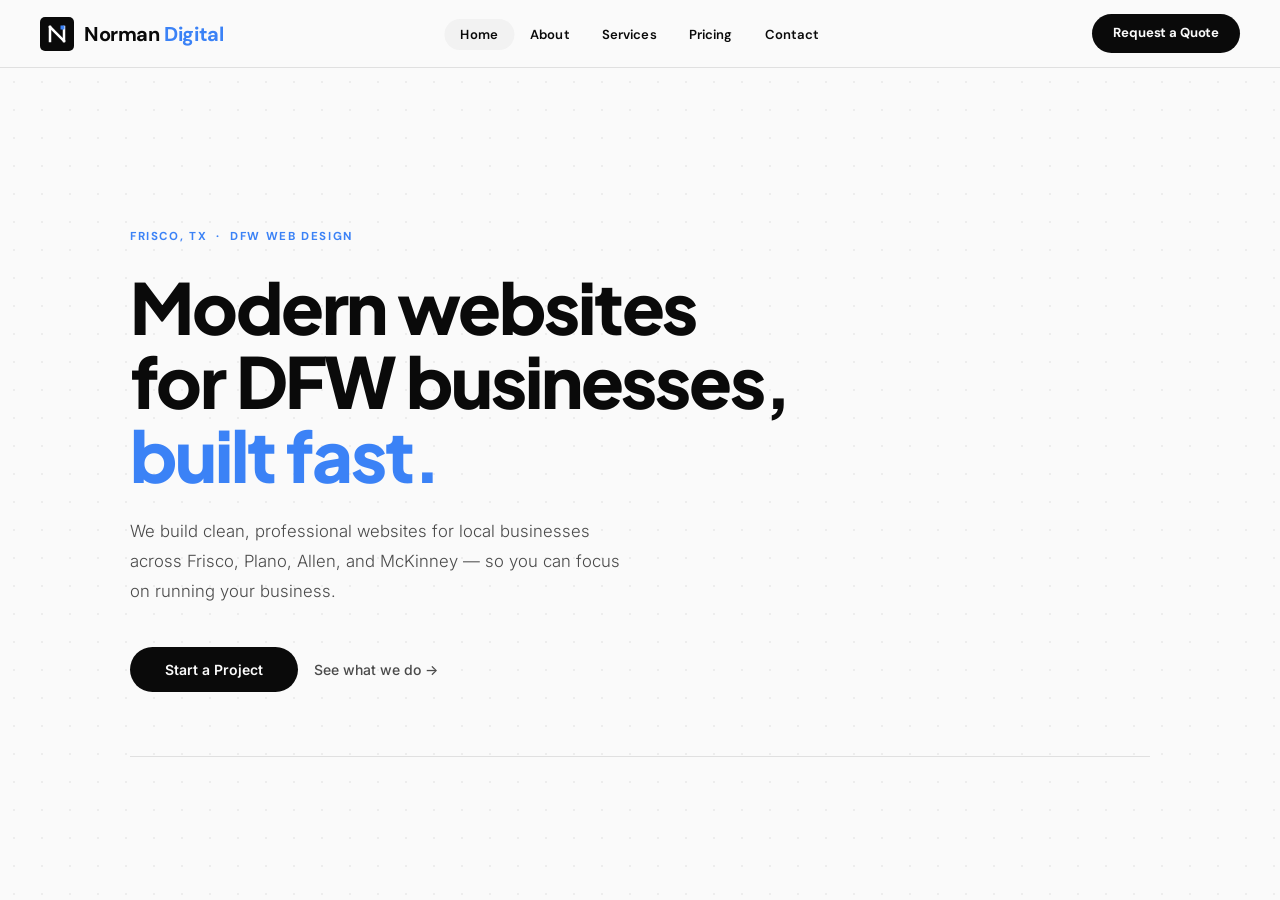
==== commit 9ceee66f: "Update index.html" ====
--- a/index.html
+++ b/index.html
@@ -25,7 +25,7 @@
 <meta name="keywords" content="web design Frisco TX, web design DFW, small business website Frisco, website designer Plano, web designer Allen TX, McKinney web design, DFW web design agency, affordable website design Texas">
 <meta name="author" content="Norman Digital">
 <meta name="robots" content="index, follow">
-<link rel="canonical" href="https://normandigitalco.com">
+<link rel="canonical" href="https://normandigitalco.com/">
 <link rel="icon" type="image/x-icon" href="/favicon.ico">
 <link rel="icon" type="image/png" href="/favicon.png">
 
@@ -265,7 +265,22 @@
   padding: 5rem 2.5rem 4rem;
   max-width: 1100px;
   margin: 0 auto;
-}
+  position: relative;
+}
+
+.hero::before {
+  content: '';
+  position: fixed;
+  top: 68px; left: 0; right: 0;
+  height: calc(100vh - 68px);
+  background-image: radial-gradient(circle, #d4d4d4 1px, transparent 1px);
+  background-size: 28px 28px;
+  opacity: 0.35;
+  pointer-events: none;
+  z-index: 0;
+}
+
+.hero > * { position: relative; z-index: 1; }
 
 .hero-eyebrow {
   font-family: var(--display);
@@ -375,16 +390,21 @@
   display: flex;
   justify-content: center;
   align-items: center;
-  gap: 3rem;
+  gap: 0.6rem;
   flex-wrap: wrap;
 }
 
 .logo-item {
-  font-family: var(--serif);
-  font-size: 1.1rem;
-  color: #888;
-  letter-spacing: -0.01em;
-  font-style: italic;
+  font-family: var(--display);
+  font-size: 0.78rem;
+  font-weight: 600;
+  color: var(--gray-600);
+  letter-spacing: 0.03em;
+  background: var(--white);
+  border: 1px solid var(--gray-200);
+  border-radius: 2rem;
+  padding: 0.35rem 1rem;
+  transition: border-color 0.2s, color 0.2s;
 }
 
 .why-section {
@@ -423,10 +443,19 @@
 .why-icon {
   width: 36px; height: 36px;
   background: #1a1a1a;
+  border: 1px solid #2a2a2a;
   border-radius: 8px;
   display: flex; align-items: center; justify-content: center;
   margin-bottom: 1rem;
-  font-size: 16px;
+}
+
+.why-icon svg {
+  width: 18px; height: 18px;
+  stroke: var(--accent);
+  fill: none;
+  stroke-width: 1.75;
+  stroke-linecap: round;
+  stroke-linejoin: round;
 }
 
 .why-card h3 {
@@ -594,19 +623,63 @@
   padding: 0 2.5rem;
   display: grid;
   grid-template-columns: repeat(2, 1fr);
-  gap: 1px;
-  background: var(--gray-200);
-  border: 1px solid var(--gray-200);
+  gap: 1.25rem;
   margin-bottom: 6rem;
 }
 
 .service-card {
+  background: #e8e8e8;
+  border: 1px solid #c8c8c8;
+  border-radius: 12px;
+  padding: 2.5rem;
+  transition: border-color 0.2s, transform 0.2s, background 0.2s;
+  position: relative;
+}
+
+.service-card:hover {
+  background: #e0e0e0;
+  border-color: #aaa;
+  transform: translateY(-2px);
+}
+
+.service-card.featured-svc {
+  border: 2px solid var(--black);
+  background: var(--black);
+}
+
+.service-card.featured-svc:hover { border-color: #2a2a2a; transform: translateY(-2px); }
+.service-card.featured-svc .service-num { color: var(--accent); }
+.service-card.featured-svc .service-name { color: #f0f0f0; }
+.service-card.featured-svc .service-desc { color: #666; }
+.service-card.featured-svc .service-divider { background: #1e1e1e; }
+.service-card.featured-svc .service-features li { color: #777; }
+.service-card.featured-svc .service-features li::before { background: var(--accent); }
+.service-card.featured-svc .service-icon { background: #1a1a1a; border-color: #2a2a2a; }
+.service-card.featured-svc .service-icon svg { stroke: var(--accent); }
+
+.service-icon {
+  width: 42px; height: 42px;
   background: var(--white);
-  padding: 2.5rem;
-  transition: background 0.2s;
-}
-
-.service-card:hover { background: var(--gray-100); }
+  border: 1px solid #c8c8c8;
+  border-radius: 10px;
+  display: flex; align-items: center; justify-content: center;
+  margin-bottom: 1.25rem;
+}
+
+.service-icon svg {
+  width: 20px; height: 20px;
+  stroke: var(--accent);
+  fill: none;
+  stroke-width: 1.75;
+  stroke-linecap: round;
+  stroke-linejoin: round;
+}
+
+.service-divider {
+  height: 1px;
+  background: #c8c8c8;
+  margin: 1.25rem 0;
+}
 
 .service-num {
   font-size: 0.7rem;
@@ -1138,7 +1211,7 @@
   .about-photo { aspect-ratio: 4/3; }
   .about-stats { padding: 0 1.25rem 4rem; grid-template-columns: 1fr 1fr; }
   .services-hero { padding: 4rem 1.25rem 2rem; }
-  .services-grid { padding: 0 1.25rem; margin-bottom: 0; }
+  .services-grid { grid-template-columns: 1fr; padding: 0 1.25rem; margin-bottom: 0; gap: 1rem; }
   .process-section { padding: 4rem 1.25rem; }
   .steps { grid-template-columns: 1fr; }
   .pricing-hero { padding: 4rem 1.25rem 2rem; }
@@ -1229,22 +1302,22 @@
       </div>
       <div class="why-right">
         <div class="why-card">
-          <div class="why-icon" aria-hidden="true">&#9889;</div>
+          <div class="why-icon" aria-hidden="true"><svg viewBox="0 0 24 24" xmlns="http://www.w3.org/2000/svg"><path d="M13 2L4.5 13.5H12L11 22L19.5 10.5H12L13 2Z"/></svg></div>
           <h3>Fast turnaround</h3>
           <p>Most sites delivered within a week of your first conversation.</p>
         </div>
         <div class="why-card">
-          <div class="why-icon" aria-hidden="true">&#128205;</div>
+          <div class="why-icon" aria-hidden="true"><svg viewBox="0 0 24 24" xmlns="http://www.w3.org/2000/svg"><path d="M12 2C8.13 2 5 5.13 5 9c0 5.25 7 13 7 13s7-7.75 7-13c0-3.87-3.13-7-7-7z"/><circle cx="12" cy="9" r="2.5"/></svg></div>
           <h3>Local DFW focus</h3>
           <p>We know the market. Built for businesses your neighbors trust.</p>
         </div>
         <div class="why-card">
-          <div class="why-icon" aria-hidden="true">&#128176;</div>
+          <div class="why-icon" aria-hidden="true"><svg viewBox="0 0 24 24" xmlns="http://www.w3.org/2000/svg"><path d="M12 2l7 4v6c0 4.5-3.5 8.3-7 10-3.5-1.7-7-5.5-7-10V6l7-4z"/><path d="M9 12l2 2 4-4"/></svg></div>
           <h3>No hidden fees</h3>
           <p>Transparent pricing, clear deliverables. You know exactly what you&apos;re getting.</p>
         </div>
         <div class="why-card">
-          <div class="why-icon" aria-hidden="true">&#128241;</div>
+          <div class="why-icon" aria-hidden="true"><svg viewBox="0 0 24 24" xmlns="http://www.w3.org/2000/svg"><rect x="7" y="2" width="10" height="20" rx="2"/><path d="M12 18h.01"/></svg></div>
           <h3>Mobile-first design</h3>
           <p>Every site looks and works perfectly on phones, tablets, and desktops.</p>
         </div>
@@ -1352,10 +1425,14 @@
   </div>
 
   <div class="services-grid">
+
     <div class="service-card">
-      <p class="service-num">01</p>
+      <div class="service-icon" aria-hidden="true">
+        <svg viewBox="0 0 24 24" xmlns="http://www.w3.org/2000/svg"><rect x="2" y="3" width="20" height="14" rx="2"/><path d="M8 21h8M12 17v4"/><path d="M7 8l3 3-3 3"/><path d="M13 14h4"/></svg>
+      </div>
       <h2 class="service-name">Website Design &amp; Development</h2>
       <p class="service-desc">Custom websites built for local DFW businesses. Clean, fast, and mobile-friendly from day one.</p>
+      <div class="service-divider"></div>
       <ul class="service-features">
         <li>Up to 5 fully custom pages</li>
         <li>Mobile-responsive design</li>
@@ -1363,10 +1440,15 @@
         <li>SEO-ready structure</li>
       </ul>
     </div>
-    <div class="service-card">
-      <p class="service-num">02</p>
+
+    <div class="service-card featured-svc">
+      <div class="pricing-badge">Most Requested</div>
+      <div class="service-icon" aria-hidden="true">
+        <svg viewBox="0 0 24 24" xmlns="http://www.w3.org/2000/svg"><path d="M21 12a9 9 0 1 1-9-9c2.52 0 4.93 1 6.74 2.74L21 8"/><path d="M21 3v5h-5"/></svg>
+      </div>
       <h2 class="service-name">Monthly Website Maintenance</h2>
       <p class="service-desc">Monthly updates, security monitoring, and content changes. Your site stays fresh &mdash; completely hands-free.</p>
+      <div class="service-divider"></div>
       <ul class="service-features">
         <li>Monthly content updates</li>
         <li>Security monitoring</li>
@@ -1374,20 +1456,28 @@
         <li>Priority support</li>
       </ul>
     </div>
+
     <div class="service-card">
-      <p class="service-num">03</p>
+      <div class="service-icon" aria-hidden="true">
+        <svg viewBox="0 0 24 24" xmlns="http://www.w3.org/2000/svg"><circle cx="12" cy="12" r="10"/><path d="M2 12h20M12 2a15.3 15.3 0 0 1 4 10 15.3 15.3 0 0 1-4 10 15.3 15.3 0 0 1-4-10 15.3 15.3 0 0 1 4-10z"/></svg>
+      </div>
       <h2 class="service-name">Domain &amp; Hosting Setup</h2>
       <p class="service-desc">We handle everything from domain purchase to go-live. You get a real URL and a professional online presence.</p>
+      <div class="service-divider"></div>
       <ul class="service-features">
         <li>Domain registration</li>
         <li>Professional hosting setup</li>
         <li>SSL certificate included</li>
       </ul>
     </div>
+
     <div class="service-card">
-      <p class="service-num">04</p>
+      <div class="service-icon" aria-hidden="true">
+        <svg viewBox="0 0 24 24" xmlns="http://www.w3.org/2000/svg"><rect x="2" y="4" width="20" height="16" rx="2"/><path d="M2 7l10 7 10-7"/></svg>
+      </div>
       <h2 class="service-name">Contact Forms &amp; Integrations</h2>
       <p class="service-desc">So your customers can find, contact, and book with you &mdash; directly from your website, 24/7.</p>
+      <div class="service-divider"></div>
       <ul class="service-features">
         <li>Contact &amp; quote forms</li>
         <li>Google Maps integration</li>
@@ -1395,6 +1485,12 @@
         <li>Social media links</li>
       </ul>
     </div>
+
+  </div>
+
+  <div style="max-width:1100px; margin: -3rem auto 6rem; padding: 0 2.5rem; display:flex; gap:1rem; align-items:center; flex-wrap:wrap;">
+    <button class="btn-primary" data-page="contact">Start a Project &rarr;</button>
+    <button class="btn-secondary" data-page="pricing">See pricing &rarr;</button>
   </div>
 
   <div class="process-section">
@@ -1463,7 +1559,7 @@
         <li><span class="check" aria-hidden="true">&#10003;</span> Monthly content update (1 revision)</li>
         <li><span class="check" aria-hidden="true">&#10003;</span> Google Analytics setup</li>
       </ul>
-      <button class="pricing-btn pricing-btn-outline" data-page="contact">Get Started</button>
+      <button class="pricing-btn pricing-btn-dark" data-page="contact">Get Started</button>
     </div>
 
     <!-- PROFESSIONAL -->
@@ -1584,9 +1680,29 @@
 
 <script data-cfasync="false" src="/cdn-cgi/scripts/5c5dd728/cloudflare-static/email-decode.min.js"></script><script>
 (function() {
-  var currentPage = 'home';
-
-  function showPage(name) {
+  // Map URL paths to page names
+  var pathMap = {
+    '/': 'home',
+    '/services': 'services',
+    '/pricing': 'pricing',
+    '/contact': 'contact'
+  };
+  var reverseMap = {
+    'home': '/',
+    'services': '/services',
+    'pricing': '/pricing',
+    'contact': '/contact'
+  };
+
+  // Determine initial page from URL
+  var initPath = window.location.pathname.replace(/\/$/, '') || '/';
+  var currentPage = pathMap[initPath] || pathMap[initPath + '/'] || 'home';
+
+  // Activate initial page
+  var initEl = document.getElementById('page-' + currentPage);
+  if (initEl) initEl.classList.add('active');
+
+  function showPage(name, pushState) {
     if (name === currentPage) return;
     var current = document.getElementById('page-' + currentPage);
     var next = document.getElementById('page-' + name);
@@ -1604,7 +1720,18 @@
     });
     var mobileNav = document.getElementById('mobile-nav');
     if (mobileNav) mobileNav.classList.remove('open');
+    // Update the browser URL so Google can crawl each section
+    if (pushState !== false && window.history && window.history.pushState) {
+      var newPath = reverseMap[name] || '/';
+      window.history.pushState({ page: name }, '', newPath);
+    }
   }
+
+  // Handle browser back/forward
+  window.addEventListener('popstate', function(e) {
+    var page = (e.state && e.state.page) || 'home';
+    showPage(page, false);
+  });
 
   document.addEventListener('click', function(e) {
     var el = e.target.closest('[data-page]');
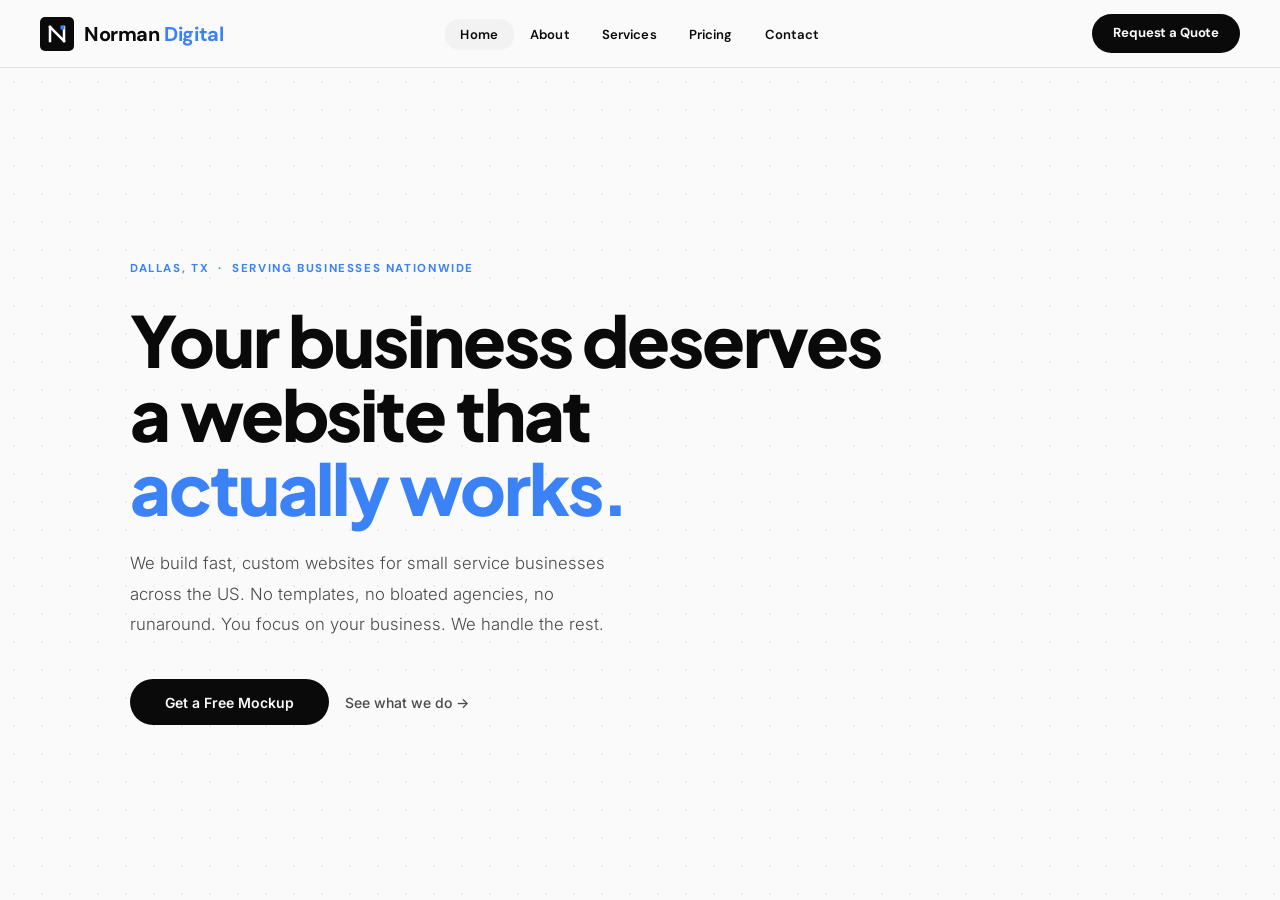
==== commit 6f85056a: "Update index.html" ====
--- a/index.html
+++ b/index.html
@@ -19,10 +19,10 @@
 </script>
 
 <!-- Primary Meta Tags -->
-<title>Norman Digital — Web Design Agency | Frisco, TX | DFW Small Businesses</title>
-<meta name="title" content="Norman Digital — Web Design Agency | Frisco, TX | DFW Small Businesses">
-<meta name="description" content="Norman Digital builds fast, professional websites for small businesses across Frisco, Plano, Allen, McKinney, and the DFW area. Starting at $400. No hidden fees.">
-<meta name="keywords" content="web design Frisco TX, web design DFW, small business website Frisco, website designer Plano, web designer Allen TX, McKinney web design, DFW web design agency, affordable website design Texas">
+<title>Norman Digital — Web Design for Small Businesses | Based in Dallas, TX</title>
+<meta name="title" content="Norman Digital — Web Design for Small Businesses | Based in Dallas, TX">
+<meta name="description" content="Norman Digital builds fast, custom websites for small service businesses across the US. Based in Dallas, TX. Starting at $600. No hidden fees, no templates.">
+<meta name="keywords" content="web design small business, web designer service businesses, auto detailing website, small business website design, web designer Dallas TX, affordable website design, custom website design USA">
 <meta name="author" content="Norman Digital">
 <meta name="robots" content="index, follow">
 <link rel="canonical" href="https://normandigitalco.com/">
@@ -32,8 +32,8 @@
 <!-- Open Graph / Facebook / iMessage previews -->
 <meta property="og:type" content="website">
 <meta property="og:url" content="https://normandigitalco.com">
-<meta property="og:title" content="Norman Digital — Modern Websites for DFW Businesses">
-<meta property="og:description" content="Fast, professional websites for DFW small businesses. Starting at $400. Based in Frisco, TX.">
+<meta property="og:title" content="Norman Digital — Custom Websites for Small Businesses">
+<meta property="og:description" content="Fast, custom websites for service businesses across the US. Based in Dallas, TX. Starting at $600.">
 <meta property="og:image" content="https://normandigitalco.com/images/og-image.png">
 <meta property="og:site_name" content="Norman Digital">
 <meta property="og:locale" content="en_US">
@@ -41,30 +41,26 @@
 <!-- Twitter Card -->
 <meta name="twitter:card" content="summary_large_image">
 <meta name="twitter:url" content="https://normandigitalco.com">
-<meta name="twitter:title" content="Norman Digital — Modern Websites for DFW Businesses">
-<meta name="twitter:description" content="Fast, professional websites for DFW small businesses. Starting at $400. Based in Frisco, TX.">
+<meta name="twitter:title" content="Norman Digital — Custom Websites for Small Businesses">
+<meta name="twitter:description" content="Fast, custom websites for service businesses across the US. Based in Dallas, TX. Starting at $600.">
 <meta name="twitter:image" content="https://normandigitalco.com/images/og-image.png">
 
 <!-- Local Business Schema Markup -->
 <script type="application/ld+json">
 {
   "@context": "https://schema.org",
-  "@type": "LocalBusiness",
+  "@type": "ProfessionalService",
   "name": "Norman Digital",
-  "description": "Web design agency building fast, professional websites for small businesses across the DFW area.",
+  "description": "Web design agency building fast, custom websites for small service businesses across the US.",
   "url": "https://normandigitalco.com",
   "email": "normandigitalco@gmail.com",
   "address": {
     "@type": "PostalAddress",
-    "addressLocality": "Frisco",
+    "addressLocality": "Dallas",
     "addressRegion": "TX",
     "addressCountry": "US"
   },
-  "areaServed": [
-    "Frisco, TX", "Plano, TX", "Allen, TX", "McKinney, TX",
-    "Prosper, TX", "Celina, TX", "The Colony, TX", "Dallas, TX",
-    "Fort Worth, TX"
-  ],
+  "areaServed": "US",
   "priceRange": "$$",
   "openingHours": "Mo-Fr 09:00-18:00",
   "sameAs": []
@@ -546,10 +542,11 @@
 }
 
 .about-photo {
-  aspect-ratio: 4/5;
+  aspect-ratio: 3/4;
   border-radius: 12px;
   overflow: hidden;
   background: var(--gray-100);
+  max-width: 320px;
 }
 
 .about-photo img {
@@ -581,16 +578,18 @@
   padding: 0 2.5rem 6rem;
   display: grid;
   grid-template-columns: repeat(4, 1fr);
-  gap: 1px;
-  background: var(--gray-200);
-  border: 1px solid var(--gray-200);
+  gap: 0;
+  border-top: 1px solid var(--gray-200);
 }
 
 .stat {
-  background: var(--white);
-  padding: 2rem;
+  background: transparent;
+  padding: 2.5rem 2rem;
   text-align: center;
-}
+  border-right: 1px solid var(--gray-200);
+}
+
+.stat:last-child { border-right: none; }
 
 .stat-num {
   font-family: var(--serif);
@@ -1154,29 +1153,139 @@
 .mobile-nav {
   display: none;
   position: fixed;
-  top: 68px; left: 0; right: 0;
-  background: var(--white);
-  border-bottom: 1px solid var(--gray-200);
-  padding: 1.25rem;
+  inset: 0;
+  background: var(--black);
   z-index: 190;
   flex-direction: column;
-  gap: 0.25rem;
-  box-shadow: 0 8px 24px rgba(0,0,0,0.08);
+  align-items: center;
+  justify-content: center;
+  gap: 1.25rem;
 }
 
 .mobile-nav.open { display: flex; }
 
 .mobile-nav a {
+  font-family: var(--serif);
+  font-size: 1.6rem;
+  font-weight: 700;
+  color: var(--white);
+  text-decoration: none;
+  letter-spacing: -0.02em;
+  transition: color 0.2s;
+}
+
+.mobile-nav a:hover { color: var(--accent); }
+
+.mobile-nav .mob-cta {
+  margin-top: 0.5rem;
+  background: var(--accent);
+  color: var(--white) !important;
+  padding: 0.8rem 2.25rem;
+  border-radius: 2rem;
+  font-size: 0.95rem !important;
+  font-weight: 600;
+}
+
+.mobile-nav-close {
+  position: absolute;
+  top: 1.5rem;
+  right: 1.5rem;
+  background: none;
+  border: none;
+  color: var(--white);
+  font-size: 2rem;
+  cursor: pointer;
+  line-height: 1;
+  font-weight: 300;
+}
+
+/* ── SERVICES LIST (editorial) ── */
+.services-list {
+  max-width: 1100px;
+  margin: 0 auto;
+  padding: 0 2.5rem 4rem;
+  display: flex;
+  flex-direction: column;
+  gap: 1rem;
+}
+
+.svc-row {
+  display: grid;
+  grid-template-columns: 80px 1fr;
+  gap: 2rem;
+  padding: 2.5rem;
+  align-items: start;
+  background: #0a1628;
+  border: 1px solid #0f2040;
+  border-radius: 16px;
+}
+
+.svc-num {
+  font-family: var(--serif);
+  font-size: 3.5rem;
+  font-weight: 800;
+  color: #1e3a5f;
+  letter-spacing: -0.04em;
+  line-height: 1;
+  padding-top: 0.25rem;
+}
+
+.svc-badge {
+  display: inline-block;
+  font-family: var(--display);
+  font-size: 0.7rem;
+  font-weight: 700;
+  letter-spacing: 0.1em;
+  text-transform: uppercase;
+  color: #60a5fa;
+  background: rgba(59,130,246,0.15);
+  border: 1px solid rgba(59,130,246,0.3);
+  border-radius: 2rem;
+  padding: 0.2rem 0.75rem;
+  margin-bottom: 0.85rem;
+}
+
+.svc-name {
+  font-family: var(--serif);
+  font-size: clamp(1.4rem, 3vw, 2rem);
+  font-weight: 800;
+  color: var(--white);
+  letter-spacing: -0.02em;
+  line-height: 1.1;
+  margin-bottom: 0.85rem;
+}
+
+.svc-desc {
   font-size: 0.95rem;
-  font-weight: 500;
-  color: var(--gray-600);
-  text-decoration: none;
-  padding: 0.75rem 1rem;
-  border-radius: 8px;
-  transition: background 0.2s;
-}
-
-.mobile-nav a:hover { background: var(--gray-100); color: var(--black); }
+  color: #94a3b8;
+  line-height: 1.8;
+  font-weight: 300;
+  max-width: 580px;
+  margin-bottom: 1.25rem;
+}
+
+.svc-tags {
+  display: flex;
+  flex-wrap: wrap;
+  gap: 0.5rem;
+}
+
+.svc-tags span {
+  font-family: var(--display);
+  font-size: 0.75rem;
+  font-weight: 600;
+  color: var(--white);
+  background: rgba(59,130,246,0.15);
+  border: 1px solid rgba(59,130,246,0.25);
+  border-radius: 2rem;
+  padding: 0.25rem 0.75rem;
+}
+}
+
+.svc-divider {
+  height: 1px;
+  background: var(--gray-200);
+}
 
 @media (max-width: 900px) {
   .nav-center { display: none; }
@@ -1192,6 +1301,10 @@
   .contact-wrap { grid-template-columns: 1fr; gap: 3rem; }
   .pricing-grid { grid-template-columns: 1fr; max-width: 480px; }
   footer { flex-direction: column; gap: 0.5rem; text-align: center; }
+}
+
+@media (max-width: 768px) {
+  .portfolio-grid { grid-template-columns: 1fr !important; }
 }
 
 @media (max-width: 600px) {
@@ -1209,6 +1322,9 @@
   .logos-row { gap: 1.5rem; }
   .about-hero { padding: 4rem 1.25rem 2rem; }
   .about-photo { aspect-ratio: 4/3; }
+  .svc-row { grid-template-columns: 48px 1fr; gap: 1.25rem; padding: 1.75rem; }
+  .svc-num { font-size: 2.5rem; }
+  .services-list { padding: 0 1.25rem 3rem; }
   .about-stats { padding: 0 1.25rem 4rem; grid-template-columns: 1fr 1fr; }
   .services-hero { padding: 4rem 1.25rem 2rem; }
   .services-grid { grid-template-columns: 1fr; padding: 0 1.25rem; margin-bottom: 0; gap: 1rem; }
@@ -1259,37 +1375,38 @@
 
 <!-- MOBILE NAV -->
 <div class="mobile-nav" id="mobile-nav" role="navigation" aria-label="Mobile navigation">
+  <button class="mobile-nav-close" id="mobile-nav-close">&times;</button>
   <a href="#" data-page="home">Home</a>
   <a href="#" data-page="about">About</a>
   <a href="#" data-page="services">Services</a>
   <a href="#" data-page="pricing">Pricing</a>
   <a href="#" data-page="contact">Contact</a>
+  <a href="#" data-page="contact" class="mob-cta">Get a Free Mockup</a>
 </div>
 
 <!-- HOME PAGE -->
 <main>
 <div class="page active" id="page-home">
   <div class="hero">
-    <p class="hero-eyebrow">Frisco, TX &nbsp;&middot;&nbsp; DFW Web Design</p>
-    <h1>Modern websites<br>for DFW businesses,<br><em>built fast.</em></h1>
-    <p class="hero-sub">We build clean, professional websites for local businesses across Frisco, Plano, Allen, and McKinney &mdash; so you can focus on running your business.</p>
+    <p class="hero-eyebrow">Dallas, TX &nbsp;&middot;&nbsp; Serving Businesses Nationwide</p>
+    <h1>Your business deserves<br>a website that<br><em>actually works.</em></h1>
+    <p class="hero-sub">We build fast, custom websites for small service businesses across the US. No templates, no bloated agencies, no runaround. You focus on your business. We handle the rest.</p>
     <div class="hero-actions">
-      <button class="btn-primary" data-page="contact">Start a Project</button>
+      <button class="btn-primary" data-page="contact">Get a Free Mockup</button>
       <button class="btn-secondary" data-page="services">See what we do &rarr;</button>
     </div>
-    <div class="hero-divider"></div>
   </div>
 
   <div class="logos-strip">
-    <p class="logos-label">Serving businesses across DFW</p>
+    <p class="logos-label">Built for service businesses across the US</p>
     <div class="logos-row">
-      <span class="logo-item">Frisco</span>
-      <span class="logo-item">Plano</span>
-      <span class="logo-item">Allen</span>
-      <span class="logo-item">McKinney</span>
-      <span class="logo-item">Prosper</span>
-      <span class="logo-item">Celina</span>
-      <span class="logo-item">The Colony</span>
+      <span class="logo-item">Auto Detailing</span>
+      <span class="logo-item">Pressure Washing</span>
+      <span class="logo-item">Lawn Care</span>
+      <span class="logo-item">Cleaning Services</span>
+      <span class="logo-item">HVAC</span>
+      <span class="logo-item">Contractors</span>
+      <span class="logo-item">And more</span>
     </div>
   </div>
 
@@ -1297,8 +1414,8 @@
     <div class="why-grid">
       <div class="why-left">
         <p class="section-label">Why Norman Digital</p>
-        <h2 class="section-title">Built for local.<br>Built to convert.</h2>
-        <p class="section-sub">We&apos;re a DFW-based web design agency that understands what small business owners actually need &mdash; a site that looks great, loads fast, and brings in customers.</p>
+        <h2 class="section-title">Built for service.<br>Built to convert.</h2>
+        <p class="section-sub">We&apos;re a web design agency that understands what small business owners actually need. A site that looks great, loads fast, and brings in customers.</p>
       </div>
       <div class="why-right">
         <div class="why-card">
@@ -1307,9 +1424,9 @@
           <p>Most sites delivered within a week of your first conversation.</p>
         </div>
         <div class="why-card">
-          <div class="why-icon" aria-hidden="true"><svg viewBox="0 0 24 24" xmlns="http://www.w3.org/2000/svg"><path d="M12 2C8.13 2 5 5.13 5 9c0 5.25 7 13 7 13s7-7.75 7-13c0-3.87-3.13-7-7-7z"/><circle cx="12" cy="9" r="2.5"/></svg></div>
-          <h3>Local DFW focus</h3>
-          <p>We know the market. Built for businesses your neighbors trust.</p>
+          <div class="why-icon" aria-hidden="true"><svg viewBox="0 0 24 24" xmlns="http://www.w3.org/2000/svg"><path d="M17 21v-2a4 4 0 0 0-4-4H5a4 4 0 0 0-4 4v2"/><circle cx="9" cy="7" r="4"/><path d="M23 21v-2a4 4 0 0 0-3-3.87"/><path d="M16 3.13a4 4 0 0 1 0 7.75"/></svg></div>
+          <h3>Real person behind it</h3>
+          <p>You work directly with me — not an account manager or outsourced team.</p>
         </div>
         <div class="why-card">
           <div class="why-icon" aria-hidden="true"><svg viewBox="0 0 24 24" xmlns="http://www.w3.org/2000/svg"><path d="M12 2l7 4v6c0 4.5-3.5 8.3-7 10-3.5-1.7-7-5.5-7-10V6l7-4z"/><path d="M9 12l2 2 4-4"/></svg></div>
@@ -1325,51 +1442,25 @@
     </div>
   </div>
 
-  <div class="testimonials-section">
-    <div class="inner">
-      <p class="section-label" style="text-align:center;">What clients say</p>
-      <h2 class="section-title" style="text-align:center; max-width:500px; margin: 0 auto 0.5rem;">Real results for<br>real businesses.</h2>
-    </div>
-    <div class="testimonials-grid">
-      <div class="testimonial-card">
-        <div class="testimonial-stars" aria-label="5 stars">&#9733;&#9733;&#9733;&#9733;&#9733;</div>
-        <p class="testimonial-text">&ldquo;Norman Digital built our site in under a week. We started getting calls from it right away. Best investment we made for our business.&rdquo;</p>
-        <div class="testimonial-author">
-          <div class="testimonial-avatar" aria-hidden="true">MR</div>
-          <div>
-            <p class="testimonial-name">Maria R.</p>
-            <p class="testimonial-biz">Frisco Cleaning Co.</p>
-          </div>
-        </div>
-      </div>
-      <div class="testimonial-card">
-        <div class="testimonial-stars" aria-label="5 stars">&#9733;&#9733;&#9733;&#9733;&#9733;</div>
-        <p class="testimonial-text">&ldquo;Finally a web guy who speaks plain English. No corporate fluff, just a clean site that actually represents my business. I send every client there now.&rdquo;</p>
-        <div class="testimonial-author">
-          <div class="testimonial-avatar" aria-hidden="true">JT</div>
-          <div>
-            <p class="testimonial-name">James T.</p>
-            <p class="testimonial-biz">JT&apos;s HVAC Services</p>
-          </div>
-        </div>
-      </div>
-      <div class="testimonial-card">
-        <div class="testimonial-stars" aria-label="5 stars">&#9733;&#9733;&#9733;&#9733;&#9733;</div>
-        <p class="testimonial-text">&ldquo;The process was so easy. I told them about my salon, they built something I&apos;m genuinely proud to show customers. Professional, fast, and affordable.&rdquo;</p>
-        <div class="testimonial-author">
-          <div class="testimonial-avatar" aria-hidden="true">AL</div>
-          <div>
-            <p class="testimonial-name">Ashley L.</p>
-            <p class="testimonial-biz">Luxe Hair Studio</p>
-          </div>
-        </div>
-      </div>
-    </div>
+  <!-- STATEMENT SECTION -->
+  <div style="background:var(--black);padding:7rem 2.5rem;text-align:center">
+    <p style="font-family:var(--display);font-size:0.72rem;font-weight:700;letter-spacing:0.14em;text-transform:uppercase;color:var(--accent);margin-bottom:1.5rem">The difference</p>
+    <h2 style="font-family:var(--serif);font-size:clamp(2rem,5vw,4rem);font-weight:800;color:var(--white);line-height:1.05;letter-spacing:-0.03em;max-width:700px;margin:0 auto 1.5rem">Most small business websites don&apos;t convert.<br>Yours will.</h2>
+    <p style="font-size:1rem;color:#888;max-width:480px;margin:0 auto 2.5rem;line-height:1.8;font-weight:300">The difference between a site that gets calls and one that doesn&apos;t is usually design, speed, and a clear reason to reach out. We build for all three.</p>
+    <button class="btn-primary" data-page="contact" style="background:var(--accent);border:none;padding:1rem 2.5rem;font-size:0.9rem">Get a Free Mockup &rarr;</button>
+  </div>
+
+  <!-- FREE MOCKUP CTA -->
+  <div style="background:var(--gray-100);border-top:1px solid var(--gray-200);border-bottom:1px solid var(--gray-200);padding:6rem 2.5rem;text-align:center">
+    <p class="section-label" style="text-align:center">Free mockup</p>
+    <h2 class="section-title" style="text-align:center;max-width:560px;margin:0 auto 1rem">See what your<br>business could look like.</h2>
+    <p style="font-size:1rem;color:var(--gray-600);max-width:460px;margin:0 auto 2.5rem;line-height:1.8;font-weight:300">Tell us about your business and we&apos;ll build a free mockup of your site. No commitment, no credit card, no catch.</p>
+    <button class="btn-primary" data-page="contact">Get Your Free Mockup &rarr;</button>
   </div>
 
   <footer>
     <a href="#" class="footer-logo" data-page="home">Norman Digital</a>
-    <p class="footer-copy">&copy; 2026 Norman Digital Co. &mdash; Frisco, TX &mdash; Web Design for DFW Small Businesses</p>
+    <p class="footer-copy">&copy; 2026 Norman Digital Co. &mdash; Dallas, TX &mdash; Web Design for Small Businesses Nationwide</p>
   </footer>
 </div>
 
@@ -1378,41 +1469,41 @@
   <div class="about-hero">
     <div class="about-text">
       <p class="section-label">About</p>
-      <h1 class="section-title">Built for DFW<br>small businesses.</h1>
-      <p class="section-sub">A local web design agency that gets it &mdash; no bloated fees, no tech headaches.</p>
-      <p>Norman Digital is a web design agency based in Frisco, TX. We work exclusively with local small businesses across the DFW area &mdash; restaurants, salons, contractors, and everyone in between.</p>
+      <h1 class="section-title">Built for service<br>businesses everywhere.</h1>
+      <p class="section-sub">A web design agency that gets it. No bloated fees, no tech headaches.</p>
+      <p>Norman Digital is a web design agency based in Dallas, TX. We work with small service businesses across the US: detailers, cleaners, contractors, landscapers, and everyone in between.</p>
       <p>Our goal is simple: get your business online with a site that <strong>looks great, works on every device, and actually brings in customers.</strong> We handle everything from design and development to domain setup and launch.</p>
       <p>We treat your business like it&apos;s our own.</p>
       <br>
       <button class="btn-primary" data-page="contact">Work with us &rarr;</button>
     </div>
     <div class="about-photo">
-      <img src="images/norman.jpg.webp" alt="Norman Digital founder — DFW web design agency based in Frisco TX" width="600" height="750" loading="lazy" decoding="async">
+      <img src="images/norman.png" alt="Norman Digital founder — DFW web design agency based in Frisco TX" width="600" height="750" loading="lazy" decoding="async">
     </div>
   </div>
 
   <div class="about-stats">
     <div class="stat">
-      <p class="stat-num">1 wk</p>
-      <p class="stat-label">Avg. turnaround</p>
+      <p class="stat-num">7 days</p>
+      <p class="stat-label">From first call to live site</p>
     </div>
     <div class="stat">
-      <p class="stat-num">$0</p>
-      <p class="stat-label">Hidden fees</p>
+      <p class="stat-num">100%</p>
+      <p class="stat-label">Custom design</p>
     </div>
     <div class="stat">
-      <p class="stat-num">5&#9733;</p>
-      <p class="stat-label">Client rating</p>
+      <p class="stat-num">Free</p>
+      <p class="stat-label">Mockup before you commit</p>
     </div>
     <div class="stat">
-      <p class="stat-num">DFW</p>
-      <p class="stat-label">Local, always</p>
+      <p class="stat-num">TX+</p>
+      <p class="stat-label">DFW based, serving nationwide</p>
     </div>
   </div>
 
   <footer>
     <a href="#" class="footer-logo" data-page="home">Norman Digital</a>
-    <p class="footer-copy">&copy; 2026 Norman Digital Co. &mdash; Frisco, TX &mdash; Web Design for DFW Small Businesses</p>
+    <p class="footer-copy">&copy; 2026 Norman Digital Co. &mdash; Dallas, TX &mdash; Web Design for Small Businesses Nationwide</p>
   </footer>
 </div>
 
@@ -1421,74 +1512,70 @@
   <div class="services-hero">
     <p class="section-label">Services</p>
     <h1 class="section-title">Everything you need<br>to get online.</h1>
-    <p class="section-sub">No tech knowledge required on your end. We handle it all &mdash; from first design to launch day.</p>
+    <p class="section-sub">No tech knowledge required on your end. We handle it all, from first design to launch day.</p>
   </div>
 
-  <div class="services-grid">
-
-    <div class="service-card">
-      <div class="service-icon" aria-hidden="true">
-        <svg viewBox="0 0 24 24" xmlns="http://www.w3.org/2000/svg"><rect x="2" y="3" width="20" height="14" rx="2"/><path d="M8 21h8M12 17v4"/><path d="M7 8l3 3-3 3"/><path d="M13 14h4"/></svg>
+  <div class="services-list">
+
+    <div class="svc-row">
+      <div class="svc-num">01</div>
+      <div class="svc-content">
+        <div class="svc-badge">Most Requested</div>
+        <h2 class="svc-name">Website Design &amp; Development</h2>
+        <p class="svc-desc">Custom websites built for service businesses across the US. Clean, fast, and mobile-friendly from day one. No templates, no shortcuts — every site is built specifically for your business.</p>
+        <div class="svc-tags">
+          <span>Custom design</span>
+          <span>Mobile-first</span>
+          <span>Fast load times</span>
+          <span>SEO-ready</span>
+        </div>
       </div>
-      <h2 class="service-name">Website Design &amp; Development</h2>
-      <p class="service-desc">Custom websites built for local DFW businesses. Clean, fast, and mobile-friendly from day one.</p>
-      <div class="service-divider"></div>
-      <ul class="service-features">
-        <li>Up to 5 fully custom pages</li>
-        <li>Mobile-responsive design</li>
-        <li>Fast load times (under 2 sec)</li>
-        <li>SEO-ready structure</li>
-      </ul>
     </div>
 
-    <div class="service-card featured-svc">
-      <div class="pricing-badge">Most Requested</div>
-      <div class="service-icon" aria-hidden="true">
-        <svg viewBox="0 0 24 24" xmlns="http://www.w3.org/2000/svg"><path d="M21 12a9 9 0 1 1-9-9c2.52 0 4.93 1 6.74 2.74L21 8"/><path d="M21 3v5h-5"/></svg>
+    <div class="svc-row">
+      <div class="svc-num">02</div>
+      <div class="svc-content">
+        <h2 class="svc-name">Search Engine Optimization</h2>
+        <p class="svc-desc">Your site built so Google can actually find it. From basic meta tags and schema markup to dedicated pages targeting your exact services and cities — we build for visibility from day one.</p>
+        <div class="svc-tags">
+          <span>Schema markup</span>
+          <span>Search Console</span>
+          <span>Service pages</span>
+          <span>City pages</span>
+        </div>
       </div>
-      <h2 class="service-name">Monthly Website Maintenance</h2>
-      <p class="service-desc">Monthly updates, security monitoring, and content changes. Your site stays fresh &mdash; completely hands-free.</p>
-      <div class="service-divider"></div>
-      <ul class="service-features">
-        <li>Monthly content updates</li>
-        <li>Security monitoring</li>
-        <li>Uptime guarantees</li>
-        <li>Priority support</li>
-      </ul>
     </div>
 
-    <div class="service-card">
-      <div class="service-icon" aria-hidden="true">
-        <svg viewBox="0 0 24 24" xmlns="http://www.w3.org/2000/svg"><circle cx="12" cy="12" r="10"/><path d="M2 12h20M12 2a15.3 15.3 0 0 1 4 10 15.3 15.3 0 0 1-4 10 15.3 15.3 0 0 1-4-10 15.3 15.3 0 0 1 4-10z"/></svg>
+    <div class="svc-row">
+      <div class="svc-num">03</div>
+      <div class="svc-content">
+        <h2 class="svc-name">Domain &amp; Hosting Setup</h2>
+        <p class="svc-desc">We handle everything from domain purchase to go-live. You get a real URL, fast hosting, and a professional online presence — no tech knowledge needed on your end.</p>
+        <div class="svc-tags">
+          <span>Domain registration</span>
+          <span>Cloudflare hosting</span>
+          <span>SSL included</span>
+        </div>
       </div>
-      <h2 class="service-name">Domain &amp; Hosting Setup</h2>
-      <p class="service-desc">We handle everything from domain purchase to go-live. You get a real URL and a professional online presence.</p>
-      <div class="service-divider"></div>
-      <ul class="service-features">
-        <li>Domain registration</li>
-        <li>Professional hosting setup</li>
-        <li>SSL certificate included</li>
-      </ul>
     </div>
 
-    <div class="service-card">
-      <div class="service-icon" aria-hidden="true">
-        <svg viewBox="0 0 24 24" xmlns="http://www.w3.org/2000/svg"><rect x="2" y="4" width="20" height="16" rx="2"/><path d="M2 7l10 7 10-7"/></svg>
+    <div class="svc-row">
+      <div class="svc-num">04</div>
+      <div class="svc-content">
+        <h2 class="svc-name">Monthly Maintenance</h2>
+        <p class="svc-desc">Your site stays fresh and up to date without you lifting a finger. Content updates, performance checks, and a direct line to reach out whenever you need something changed.</p>
+        <div class="svc-tags">
+          <span>Content updates</span>
+          <span>Performance checks</span>
+          <span>Priority support</span>
+          <span>$75/mo</span>
+        </div>
       </div>
-      <h2 class="service-name">Contact Forms &amp; Integrations</h2>
-      <p class="service-desc">So your customers can find, contact, and book with you &mdash; directly from your website, 24/7.</p>
-      <div class="service-divider"></div>
-      <ul class="service-features">
-        <li>Contact &amp; quote forms</li>
-        <li>Google Maps integration</li>
-        <li>Analytics setup</li>
-        <li>Social media links</li>
-      </ul>
     </div>
 
   </div>
 
-  <div style="max-width:1100px; margin: -3rem auto 6rem; padding: 0 2.5rem; display:flex; gap:1rem; align-items:center; flex-wrap:wrap;">
+  <div style="max-width:1100px; margin: 0 auto 6rem; padding: 0 2.5rem; display:flex; gap:1rem; align-items:center; flex-wrap:wrap;">
     <button class="btn-primary" data-page="contact">Start a Project &rarr;</button>
     <button class="btn-secondary" data-page="pricing">See pricing &rarr;</button>
   </div>
@@ -1502,7 +1589,7 @@
         <div class="step">
           <p class="step-num">Step 01</p>
           <h3 class="step-title">Fill out our intake form</h3>
-          <p class="step-desc">Tell us about your business &mdash; your services, hours, vibe. Takes about 5 minutes.</p>
+          <p class="step-desc">Tell us about your business: your services, hours, vibe. Takes about 5 minutes.</p>
         </div>
         <div class="step">
           <p class="step-num">Step 02</p>
@@ -1525,7 +1612,7 @@
 
   <footer>
     <a href="#" class="footer-logo" data-page="home">Norman Digital</a>
-    <p class="footer-copy">&copy; 2026 Norman Digital Co. &mdash; Frisco, TX &mdash; Web Design for DFW Small Businesses</p>
+    <p class="footer-copy">&copy; 2026 Norman Digital Co. &mdash; Dallas, TX &mdash; Web Design for Small Businesses Nationwide</p>
   </footer>
 </div>
 
@@ -1533,8 +1620,8 @@
 <div class="page" id="page-pricing">
   <div class="pricing-hero">
     <p class="section-label" style="display:block; text-align:center;">Pricing</p>
-    <h1 class="section-title">Flexible pricing for <span class="pricing-title-accent">forward-thinking</span> businesses.</h1>
-    <p class="section-sub" style="margin: 0 auto 3rem;">No surprises, no hidden fees. Pick the plan that fits your business, and we&apos;ll take it from there.</p>
+    <h1 class="section-title">Simple pricing.<br><span class="pricing-title-accent">No surprises.</span></h1>
+    <p class="section-sub" style="margin: 0 auto 3rem;">Pick the plan that fits where your business is right now. Every site is custom — no templates, no shortcuts.</p>
   </div>
 
   <div class="pricing-grid">
@@ -1543,47 +1630,48 @@
       <div class="pricing-plan-icon" aria-hidden="true">&#127807;</div>
       <p class="pricing-plan">Starter</p>
       <h2 class="pricing-name">Essential</h2>
-      <p class="pricing-desc">Perfect for businesses who just need a clean, simple online presence built quickly.</p>
+      <p class="pricing-desc">Get online and look professional. People can find you and contact you.</p>
       <div class="pricing-price">
-        <span class="pricing-amount">$400</span>
+        <span class="pricing-amount">$600</span>
         <span class="pricing-period">one-time</span>
       </div>
-      <p class="pricing-monthly">+ $50/mo maintenance</p>
+      <p class="pricing-monthly">+ $75/mo maintenance (optional)</p>
       <div class="pricing-divider"></div>
       <ul class="pricing-features">
-        <li><span class="check" aria-hidden="true">&#10003;</span> Custom website design (up to 3 pages)</li>
-        <li><span class="check" aria-hidden="true">&#10003;</span> Mobile-friendly layout</li>
-        <li><span class="check" aria-hidden="true">&#10003;</span> Basic SEO setup</li>
-        <li><span class="check" aria-hidden="true">&#10003;</span> Contact form integration</li>
+        <li><span class="check" aria-hidden="true">&#10003;</span> Single-page custom website</li>
+        <li><span class="check" aria-hidden="true">&#10003;</span> Mobile-friendly design</li>
+        <li><span class="check" aria-hidden="true">&#10003;</span> Contact &amp; quote request form</li>
+        <li><span class="check" aria-hidden="true">&#10003;</span> Basic SEO meta tags</li>
         <li><span class="check" aria-hidden="true">&#10003;</span> Domain &amp; hosting setup</li>
-        <li><span class="check" aria-hidden="true">&#10003;</span> Monthly content update (1 revision)</li>
-        <li><span class="check" aria-hidden="true">&#10003;</span> Google Analytics setup</li>
+        <li><span class="check" aria-hidden="true">&#10003;</span> Google Analytics</li>
+        <li><span class="check" aria-hidden="true">&#10003;</span> Google Search Console setup</li>
       </ul>
       <button class="pricing-btn pricing-btn-dark" data-page="contact">Get Started</button>
     </div>
 
-    <!-- PROFESSIONAL -->
+    <!-- GROWTH -->
     <div class="pricing-card featured">
       <div class="pricing-badge">Most Popular</div>
       <div class="pricing-plan-icon" aria-hidden="true">&#128640;</div>
       <p class="pricing-plan">Growth</p>
       <h2 class="pricing-name">Professional</h2>
-      <p class="pricing-desc">A complete custom website for businesses ready to stand out and convert more visitors into customers.</p>
+      <p class="pricing-desc">Get found on Google. A full site built so customers searching for your service can find you.</p>
       <div class="pricing-price">
-        <span class="pricing-amount">$500</span>
+        <span class="pricing-amount">$1,000</span>
         <span class="pricing-period" style="color:#555;">one-time</span>
       </div>
-      <p class="pricing-monthly">+ $75/mo maintenance</p>
+      <p class="pricing-monthly">+ $75/mo maintenance (optional)</p>
       <div class="pricing-divider"></div>
       <ul class="pricing-features">
-        <li><span class="check" aria-hidden="true">&#10003;</span> Custom website design (up to 5 pages)</li>
-        <li><span class="check" aria-hidden="true">&#10003;</span> Advanced mobile optimization</li>
-        <li><span class="check" aria-hidden="true">&#10003;</span> Complete SEO setup + Google Search Console</li>
-        <li><span class="check" aria-hidden="true">&#10003;</span> Contact form + Google Maps</li>
-        <li><span class="check" aria-hidden="true">&#10003;</span> Domain, hosting &amp; SSL</li>
-        <li><span class="check" aria-hidden="true">&#10003;</span> Monthly updates (3 revisions)</li>
-        <li><span class="check" aria-hidden="true">&#10003;</span> Google Analytics + Search Console</li>
-        <li><span class="check" aria-hidden="true">&#10003;</span> Social media links + open graph</li>
+        <li><span class="check" aria-hidden="true">&#10003;</span> Full multi-page site (Home, Services, About, Contact)</li>
+        <li><span class="check" aria-hidden="true">&#10003;</span> Custom design</li>
+        <li><span class="check" aria-hidden="true">&#10003;</span> Mobile optimized</li>
+        <li><span class="check" aria-hidden="true">&#10003;</span> Contact &amp; quote request form</li>
+        <li><span class="check" aria-hidden="true">&#10003;</span> Complete SEO setup &amp; schema markup</li>
+        <li><span class="check" aria-hidden="true">&#10003;</span> Google Search Console setup</li>
+        <li><span class="check" aria-hidden="true">&#10003;</span> Google Analytics</li>
+        <li><span class="check" aria-hidden="true">&#10003;</span> Social media links &amp; open graph</li>
+        <li><span class="check" aria-hidden="true">&#10003;</span> Domain &amp; hosting setup</li>
       </ul>
       <button class="pricing-btn pricing-btn-white" data-page="contact">Get Started</button>
     </div>
@@ -1593,36 +1681,31 @@
       <div class="pricing-plan-icon" aria-hidden="true">&#128142;</div>
       <p class="pricing-plan">Premium</p>
       <h2 class="pricing-name">Complete</h2>
-      <p class="pricing-desc">Full-featured website with stronger marketing tools and a complete digital presence &mdash; built to scale.</p>
+      <p class="pricing-desc">Get found before your competition. Dedicated pages targeting the exact services and cities you work in.</p>
       <div class="pricing-price">
         <span class="pricing-amount">$1,500</span>
         <span class="pricing-period">one-time</span>
       </div>
-      <p class="pricing-monthly">+ $129/mo maintenance</p>
+      <p class="pricing-monthly">+ $75/mo maintenance (optional)</p>
       <div class="pricing-divider"></div>
       <ul class="pricing-features">
-        <li><span class="check" aria-hidden="true">&#10003;</span> Custom website (up to 8 pages)</li>
-        <li><span class="check" aria-hidden="true">&#10003;</span> Premium design &amp; animations</li>
-        <li><span class="check" aria-hidden="true">&#10003;</span> Full SEO + local SEO strategy</li>
-        <li><span class="check" aria-hidden="true">&#10003;</span> Booking / quote request system</li>
-        <li><span class="check" aria-hidden="true">&#10003;</span> Domain, hosting &amp; SSL</li>
-        <li><span class="check" aria-hidden="true">&#10003;</span> 10 monthly revisions</li>
-        <li><span class="check" aria-hidden="true">&#10003;</span> Full analytics suite</li>
-        <li><span class="check" aria-hidden="true">&#10003;</span> Priority support &amp; response</li>
-        <li><span class="check" aria-hidden="true">&#10003;</span> Logo design included</li>
+        <li><span class="check" aria-hidden="true">&#10003;</span> Everything in Growth</li>
+        <li><span class="check" aria-hidden="true">&#10003;</span> SEO pages targeting your services</li>
+        <li><span class="check" aria-hidden="true">&#10003;</span> SEO pages targeting your cities</li>
+        <li><span class="check" aria-hidden="true">&#10003;</span> Priority support</li>
       </ul>
       <button class="pricing-btn pricing-btn-dark" data-page="contact">Get Started</button>
     </div>
   </div>
 
   <div class="pricing-note">
-    <div class="pricing-note-badge">&#128274; Transparent &mdash; No Hidden Fees</div>
-    <p>All plans include a free consultation. Not sure which plan fits? <a href="#" data-page="contact" style="color: var(--black); font-weight:500;">Let&apos;s talk</a> &mdash; we&apos;ll find the right fit for your business and your budget.</p>
+    <div class="pricing-note-badge">&#128274; Transparent. No Hidden Fees.</div>
+    <p>All plans include a free consultation and a mockup before you commit. Not sure which plan fits? <a href="#" data-page="contact" style="color: var(--black); font-weight:500;">Let&apos;s talk</a> and we&apos;ll find the right fit for your business and budget.</p>
   </div>
 
   <footer>
     <a href="#" class="footer-logo" data-page="home">Norman Digital</a>
-    <p class="footer-copy">&copy; 2026 Norman Digital Co. &mdash; Frisco, TX &mdash; Web Design for DFW Small Businesses</p>
+    <p class="footer-copy">&copy; 2026 Norman Digital Co. &mdash; Dallas, TX &mdash; Web Design for Small Businesses Nationwide</p>
   </footer>
 </div>
 
@@ -1634,30 +1717,31 @@
       <h1 class="section-title">Let&apos;s build<br>something.</h1>
       <p class="section-sub">Fill out the form and we&apos;ll get back to you within 24 hours. No pressure, just a real conversation about your business.</p>
       <p class="contact-detail">Email: <a href="mailto:normandigitalco@gmail.com">normandigitalco@gmail.com</a></p>
-      <p class="contact-detail" style="margin-top: 0.35rem;">Based in Frisco, TX &mdash; serving all of DFW</p>
+      <p class="contact-detail" style="margin-top: 0.35rem;">Based in Dallas, TX &mdash; serving businesses nationwide</p>
     </div>
     <form class="contact-form" action="https://formspree.io/f/mreolqjw" method="POST">
       <div class="form-row">
         <div class="form-group">
           <label for="name">Your name</label>
-          <input type="text" id="name" name="name" placeholder="Jane Smith" required>
+          <input type="text" id="name" name="name" placeholder="Your name" required>
         </div>
         <div class="form-group">
           <label for="business">Business name</label>
-          <input type="text" id="business" name="business" placeholder="Smith&apos;s Salon">
+          <input type="text" id="business" name="business" placeholder="Your business">
         </div>
       </div>
       <div class="form-group">
         <label for="email">Email</label>
-        <input type="email" id="email" name="email" placeholder="jane@yourshop.com" required>
+        <input type="email" id="email" name="email" placeholder="Your email" required>
       </div>
       <div class="form-group">
         <label for="service">What do you need?</label>
         <select id="service" name="service">
           <option value="">Select a service</option>
-          <option>New website &mdash; Essential ($400)</option>
-          <option>New website &mdash; Professional ($500)</option>
-          <option>New website &mdash; Complete ($1,500)</option>
+          <option>Free website mockup</option>
+          <option>New website: Starter ($600)</option>
+          <option>New website: Growth ($1,000)</option>
+          <option>New website: Premium ($1,500)</option>
           <option>Website redesign</option>
           <option>Monthly maintenance only</option>
           <option>Something else</option>
@@ -1673,7 +1757,7 @@
 
   <footer>
     <a href="#" class="footer-logo" data-page="home">Norman Digital</a>
-    <p class="footer-copy">&copy; 2026 Norman Digital Co. &mdash; Frisco, TX &mdash; Web Design for DFW Small Businesses</p>
+    <p class="footer-copy">&copy; 2026 Norman Digital Co. &mdash; Dallas, TX &mdash; Web Design for Small Businesses Nationwide</p>
   </footer>
 </div>
 </main>
@@ -1703,7 +1787,13 @@
   if (initEl) initEl.classList.add('active');
 
   function showPage(name, pushState) {
-    if (name === currentPage) return;
+    if (name === currentPage) {
+      var activePage = document.getElementById('page-' + currentPage);
+      if (activePage) activePage.scrollTo({ top: 0, behavior: 'smooth' });
+      var mobileNav = document.getElementById('mobile-nav');
+      if (mobileNav) mobileNav.classList.remove('open');
+      return;
+    }
     var current = document.getElementById('page-' + currentPage);
     var next = document.getElementById('page-' + name);
     if (!current || !next) return;
@@ -1746,6 +1836,10 @@
     }
   });
 
+  document.getElementById('mobile-nav-close').addEventListener('click', function() {
+    document.getElementById('mobile-nav').classList.remove('open');
+  });
+
   document.querySelectorAll('.page').forEach(function(page) {
     page.addEventListener('scroll', function() {
       var nav = document.getElementById('main-nav');
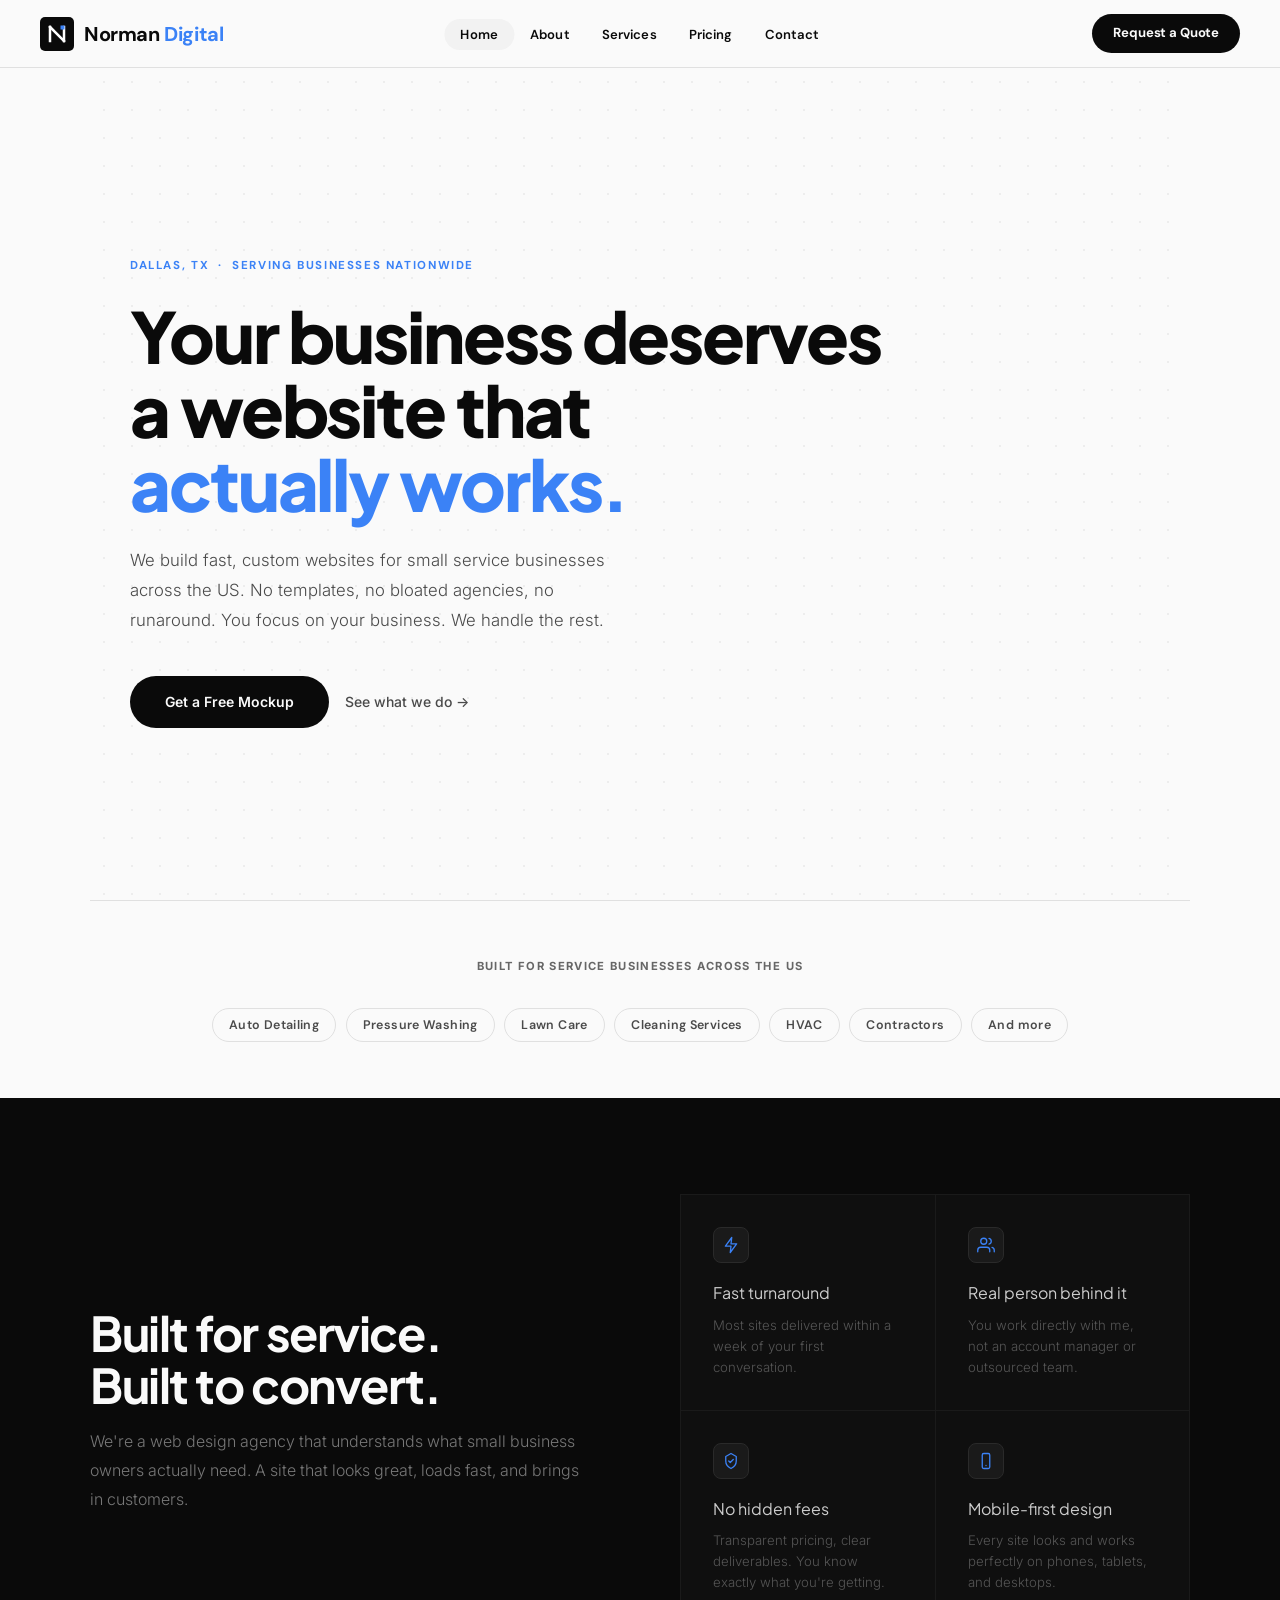
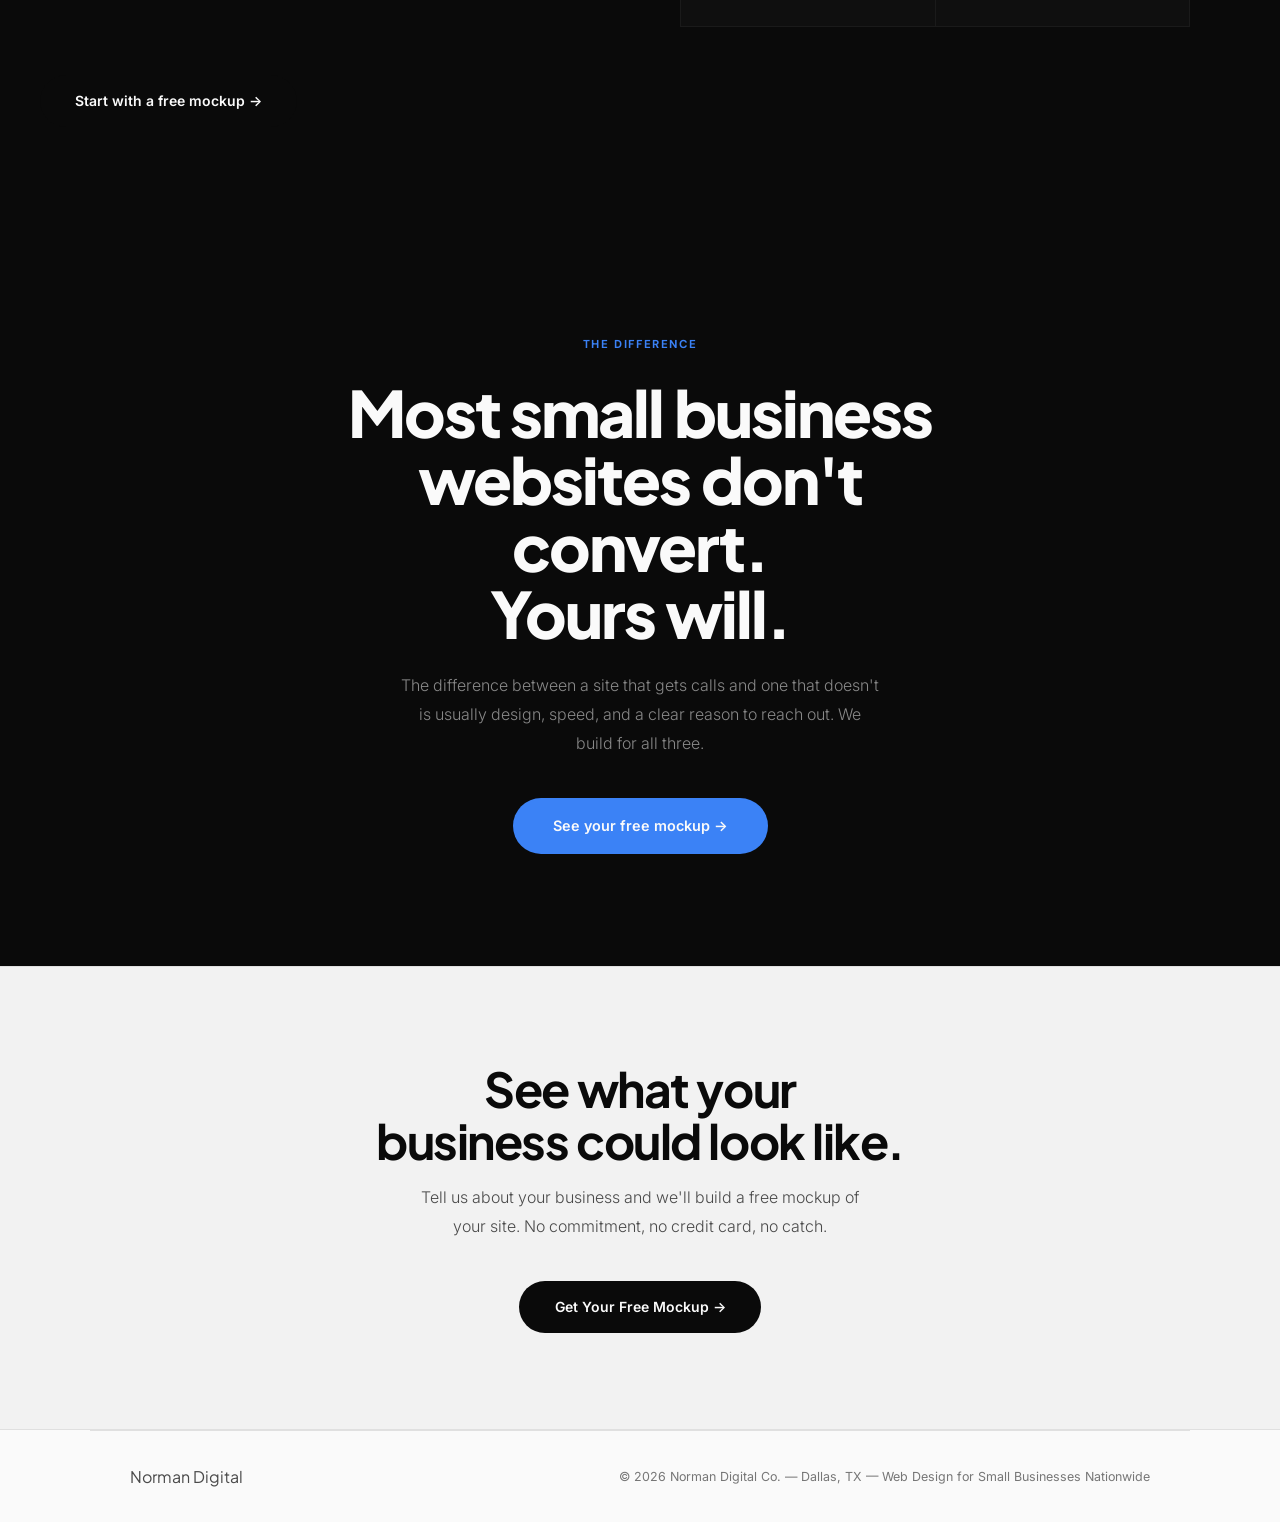
==== commit 2768f2a1: "Add files via upload" ====
--- a/index.html
+++ b/index.html
@@ -31,7 +31,7 @@
 
 <!-- Open Graph / Facebook / iMessage previews -->
 <meta property="og:type" content="website">
-<meta property="og:url" content="https://normandigitalco.com">
+<meta property="og:url" content="https://normandigitalco.com/">
 <meta property="og:title" content="Norman Digital — Custom Websites for Small Businesses">
 <meta property="og:description" content="Fast, custom websites for service businesses across the US. Based in Dallas, TX. Starting at $600.">
 <meta property="og:image" content="https://normandigitalco.com/images/og-image.png">
@@ -40,7 +40,7 @@
 
 <!-- Twitter Card -->
 <meta name="twitter:card" content="summary_large_image">
-<meta name="twitter:url" content="https://normandigitalco.com">
+<meta name="twitter:url" content="https://normandigitalco.com/">
 <meta name="twitter:title" content="Norman Digital — Custom Websites for Small Businesses">
 <meta name="twitter:description" content="Fast, custom websites for service businesses across the US. Based in Dallas, TX. Starting at $600.">
 <meta name="twitter:image" content="https://normandigitalco.com/images/og-image.png">
@@ -70,1282 +70,17 @@
 <!-- Preconnect to font origins to establish early connections -->
 <link rel="preconnect" href="https://fonts.googleapis.com">
 <link rel="preconnect" href="https://fonts.gstatic.com" crossorigin>
-<!-- Non-blocking font load: preload triggers fetch, onload swaps to stylesheet -->
 <link rel="preload" as="style" href="https://fonts.googleapis.com/css2?family=Plus+Jakarta+Sans:wght@400;500;600;700;800&family=DM+Sans:wght@400;500;600;700&family=Inter:wght@300;400;500;600&display=swap" onload="this.onload=null;this.rel='stylesheet'">
 <noscript><link rel="stylesheet" href="https://fonts.googleapis.com/css2?family=Plus+Jakarta+Sans:wght@400;500;600;700;800&family=DM+Sans:wght@400;500;600;700&family=Inter:wght@300;400;500;600&display=swap"></noscript>
-<link rel="icon" type="image/x-icon" href="/favicon.ico">
-<link rel="icon" type="image/png" sizes="32x32" href="/favicon.png">
 <link rel="apple-touch-icon" sizes="180x180" href="/favicon.png">
-<style>
-*, *::before, *::after { box-sizing: border-box; margin: 0; padding: 0; }
-
-:root {
-  --black: #0a0a0a;
-  --white: #fafafa;
-  --gray-100: #f2f2f2;
-  --gray-200: #e0e0e0;
-  --gray-400: #767676; /* bumped from #999 to pass WCAG AA 4.5:1 on white */
-  --gray-600: #4a4a4a; /* bumped slightly from #555 */
-  --accent: #3B82F6;
-  --accent-dark: #1d4ed8;
-  --serif: 'Plus Jakarta Sans', system-ui, sans-serif;
-  --sans: 'Inter', system-ui, sans-serif;
-  --display: 'DM Sans', system-ui, sans-serif;
-}
-
-html { scroll-behavior: smooth; }
-
-body {
-  font-family: var(--sans);
-  background: var(--white);
-  color: var(--gray-600);
-  font-size: 16px;
-  line-height: 1.7;
-  overflow-x: hidden;
-}
-
-nav {
-  position: fixed;
-  top: 0; left: 0; right: 0;
-  z-index: 200;
-  display: flex;
-  align-items: center;
-  justify-content: space-between;
-  padding: 0 2.5rem;
-  height: 68px;
-  background: rgba(250,250,250,0.95);
-  backdrop-filter: blur(16px);
-  border-bottom: 1px solid var(--gray-200);
-  transition: box-shadow 0.3s;
-}
-
-nav.scrolled { box-shadow: 0 2px 20px rgba(0,0,0,0.06); }
-
-.nav-logo {
-  display: flex;
-  align-items: center;
-  gap: 10px;
-  text-decoration: none;
-  line-height: 1;
-  flex-shrink: 0;
-}
-.nav-logo-icon {
-  width: 34px; height: 34px;
-  background: var(--black);
-  border-radius: 5px;
-  display: flex; align-items: center; justify-content: center;
-  flex-shrink: 0;
-}
-.nav-logo-icon svg { width: 22px; height: 22px; }
-.nav-logo-name {
-  font-family: var(--display);
-  font-size: 1.25rem;
-  font-weight: 700;
-  color: var(--black);
-  letter-spacing: -0.02em;
-}
-.nav-logo-name span { color: var(--accent); }
-
-.nav-center {
-  position: absolute;
-  left: 50%;
-  transform: translateX(-50%);
-  display: flex;
-  align-items: center;
-  gap: 0;
-  list-style: none;
-}
-
-.nav-center a {
-  font-family: var(--display);
-  font-size: 0.82rem;
-  font-weight: 600;
-  letter-spacing: 0.01em;
-  color: var(--black);
-  text-decoration: none;
-  padding: 0.45rem 1rem;
-  border-radius: 2rem;
-  transition: color 0.2s, background 0.2s;
-  white-space: nowrap;
-}
-
-.nav-center a:hover,
-.nav-center a.active { color: var(--black); background: var(--gray-100); }
-
-.nav-right { display: flex; align-items: center; gap: 1rem; }
-
-.nav-cta {
-  background: var(--black);
-  color: var(--white) !important;
-  padding: 0.55rem 1.3rem;
-  border-radius: 2rem;
-  font-family: var(--display);
-  font-size: 0.82rem;
-  font-weight: 700;
-  text-decoration: none;
-  letter-spacing: -0.01em;
-  transition: background 0.2s;
-  white-space: nowrap;
-  cursor: pointer;
-  border: none;
-}
-.nav-cta:hover { background: #222; }
-
-@media (max-width: 900px) {
-  .nav-cta { display: none; }
-}
-
-.page {
-  position: fixed;
-  inset: 0;
-  overflow-y: auto;
-  padding-top: 68px;
-  opacity: 0;
-  transform: translateY(18px);
-  pointer-events: none;
-  transition: opacity 0.45s cubic-bezier(0.16,1,0.3,1), transform 0.45s cubic-bezier(0.16,1,0.3,1);
-  will-change: opacity, transform;
-  -webkit-overflow-scrolling: touch;
-}
-
-.page.active {
-  opacity: 1;
-  transform: translateY(0);
-  pointer-events: all;
-}
-
-.page.exit {
-  opacity: 0;
-  transform: translateY(-12px);
-  pointer-events: none;
-}
-
-.inner { max-width: 1100px; margin: 0 auto; padding: 0 2.5rem; }
-
-.section-label {
-  font-family: var(--display);
-  font-size: 0.72rem;
-  font-weight: 700;
-  letter-spacing: 0.14em;
-  text-transform: uppercase;
-  color: var(--accent);
-  margin-bottom: 1rem;
-}
-
-.section-title {
-  font-family: var(--serif);
-  font-size: clamp(2rem, 4vw, 3rem);
-  font-weight: 700;
-  line-height: 1.08;
-  letter-spacing: -0.03em;
-  color: var(--black);
-  margin-bottom: 1rem;
-}
-
-.section-sub {
-  font-size: 1rem;
-  color: var(--gray-600);
-  font-weight: 300;
-  max-width: 500px;
-  line-height: 1.8;
-  margin-bottom: 3rem;
-}
-
-#page-home { background: var(--white); }
-
-.hero {
-  min-height: calc(100vh - 68px);
-  display: flex;
-  flex-direction: column;
-  justify-content: center;
-  padding: 5rem 2.5rem 4rem;
-  max-width: 1100px;
-  margin: 0 auto;
-  position: relative;
-}
-
-.hero::before {
-  content: '';
-  position: fixed;
-  top: 68px; left: 0; right: 0;
-  height: calc(100vh - 68px);
-  background-image: radial-gradient(circle, #d4d4d4 1px, transparent 1px);
-  background-size: 28px 28px;
-  opacity: 0.35;
-  pointer-events: none;
-  z-index: 0;
-}
-
-.hero > * { position: relative; z-index: 1; }
-
-.hero-eyebrow {
-  font-family: var(--display);
-  font-size: 0.72rem;
-  font-weight: 700;
-  letter-spacing: 0.14em;
-  text-transform: uppercase;
-  color: var(--accent);
-  margin-bottom: 1.5rem;
-  opacity: 0;
-  animation: fadeUp 0.7s ease forwards 0.1s;
-}
-
-.hero h1 {
-  font-family: var(--serif);
-  font-size: clamp(2.4rem, 5.5vw, 4.5rem);
-  font-weight: 800;
-  line-height: 1.05;
-  letter-spacing: -0.03em;
-  color: var(--black);
-  margin-bottom: 1.5rem;
-  opacity: 0;
-  animation: fadeUp 0.7s ease forwards 0.25s;
-}
-
-.hero h1 em { font-style: normal; color: var(--accent); }
-
-.hero-sub {
-  font-size: 1.05rem;
-  font-weight: 300;
-  color: var(--gray-600);
-  max-width: 500px;
-  margin-bottom: 2.5rem;
-  line-height: 1.8;
-  opacity: 0;
-  animation: fadeUp 0.7s ease forwards 0.4s;
-}
-
-.hero-actions {
-  display: flex;
-  gap: 1rem;
-  align-items: center;
-  flex-wrap: wrap;
-  opacity: 0;
-  animation: fadeUp 0.7s ease forwards 0.55s;
-}
-
-.btn-primary {
-  background: var(--black);
-  color: var(--white);
-  padding: 0.9rem 2.2rem;
-  border-radius: 2rem;
-  font-size: 0.875rem;
-  font-weight: 600;
-  text-decoration: none;
-  transition: background 0.2s;
-  cursor: pointer;
-  border: none;
-  font-family: var(--sans);
-  display: inline-block;
-}
-.btn-primary:hover { background: #222; }
-
-.btn-secondary {
-  font-size: 0.875rem;
-  font-weight: 500;
-  color: var(--gray-600);
-  text-decoration: none;
-  display: flex;
-  align-items: center;
-  gap: 0.4rem;
-  transition: color 0.2s;
-  cursor: pointer;
-  background: none;
-  border: none;
-  font-family: var(--sans);
-}
-.btn-secondary:hover { color: var(--black); }
-
-.hero-divider {
-  width: 100%;
-  height: 1px;
-  background: var(--gray-200);
-  margin-top: 4rem;
-  opacity: 0;
-  animation: fadeUp 0.7s ease forwards 0.7s;
-}
-
-.logos-strip {
-  padding: 3.5rem 2.5rem;
-  max-width: 1100px;
-  margin: 0 auto;
-  border-top: 1px solid var(--gray-200);
-}
-
-.logos-label {
-  font-size: 0.7rem;
-  font-weight: 700;
-  letter-spacing: 0.12em;
-  text-transform: uppercase;
-  color: #666;
-  margin-bottom: 2rem;
-  text-align: center;
-}
-
-.logos-row {
-  display: flex;
-  justify-content: center;
-  align-items: center;
-  gap: 0.6rem;
-  flex-wrap: wrap;
-}
-
-.logo-item {
-  font-family: var(--display);
-  font-size: 0.78rem;
-  font-weight: 600;
-  color: var(--gray-600);
-  letter-spacing: 0.03em;
-  background: var(--white);
-  border: 1px solid var(--gray-200);
-  border-radius: 2rem;
-  padding: 0.35rem 1rem;
-  transition: border-color 0.2s, color 0.2s;
-}
-
-.why-section {
-  padding: 6rem 2.5rem;
-  background: var(--black);
-}
-
-.why-grid {
-  max-width: 1100px;
-  margin: 0 auto;
-  display: grid;
-  grid-template-columns: 1fr 1fr;
-  gap: 5rem;
-  align-items: center;
-}
-
-.why-left .section-label { color: #3B82F6; }
-.why-left .section-title { color: var(--white); }
-.why-left .section-sub { color: #777; margin-bottom: 0; }
-
-.why-right {
-  display: grid;
-  grid-template-columns: 1fr 1fr;
-  gap: 1px;
-  background: #1a1a1a;
-  border: 1px solid #1a1a1a;
-}
-
-.why-card {
-  background: #0f0f0f;
-  padding: 2rem;
-  transition: background 0.2s;
-}
-.why-card:hover { background: #141414; }
-
-.why-icon {
-  width: 36px; height: 36px;
-  background: #1a1a1a;
-  border: 1px solid #2a2a2a;
-  border-radius: 8px;
-  display: flex; align-items: center; justify-content: center;
-  margin-bottom: 1rem;
-}
-
-.why-icon svg {
-  width: 18px; height: 18px;
-  stroke: var(--accent);
-  fill: none;
-  stroke-width: 1.75;
-  stroke-linecap: round;
-  stroke-linejoin: round;
-}
-
-.why-card h3 {
-  font-family: var(--serif);
-  font-size: 1rem;
-  font-weight: 400;
-  color: #ccc;
-  margin-bottom: 0.5rem;
-}
-
-.why-card p {
-  font-size: 0.825rem;
-  color: #555;
-  font-weight: 300;
-  line-height: 1.6;
-}
-
-.testimonials-section {
-  padding: 6rem 2.5rem;
-  background: var(--gray-100);
-}
-
-.testimonials-grid {
-  max-width: 1100px;
-  margin: 2rem auto 0;
-  display: grid;
-  grid-template-columns: repeat(3, 1fr);
-  gap: 1.5rem;
-}
-
-.testimonial-card {
-  background: var(--white);
-  border: 1px solid var(--gray-200);
-  border-radius: 12px;
-  padding: 2rem;
-}
-
-.testimonial-stars {
-  color: #f59e0b;
-  font-size: 0.9rem;
-  margin-bottom: 1rem;
-  letter-spacing: 2px;
-}
-
-.testimonial-text {
-  font-size: 0.9rem;
-  color: var(--gray-600);
-  font-weight: 300;
-  line-height: 1.7;
-  margin-bottom: 1.5rem;
-  font-style: italic;
-}
-
-.testimonial-author { display: flex; align-items: center; gap: 0.75rem; }
-
-.testimonial-avatar {
-  width: 38px; height: 38px;
-  border-radius: 50%;
-  background: var(--gray-200);
-  display: flex; align-items: center; justify-content: center;
-  font-size: 0.75rem;
-  font-weight: 600;
-  color: var(--gray-600);
-  flex-shrink: 0;
-}
-
-.testimonial-name {
-  font-size: 0.85rem;
-  font-weight: 600;
-  color: var(--black);
-}
-
-.testimonial-biz {
-  font-size: 0.75rem;
-  color: var(--gray-400);
-}
-
-#page-about { background: var(--white); }
-
-.about-hero {
-  padding: 6rem 2.5rem 4rem;
-  max-width: 1100px;
-  margin: 0 auto;
-  display: grid;
-  grid-template-columns: 1fr 1fr;
-  gap: 5rem;
-  align-items: center;
-}
-
-.about-photo {
-  aspect-ratio: 3/4;
-  border-radius: 12px;
-  overflow: hidden;
-  background: var(--gray-100);
-  max-width: 320px;
-}
-
-.about-photo img {
-  width: 100%;
-  height: 100%;
-  object-fit: cover;
-  object-position: center top;
-  display: block;
-}
-
-.about-text .section-sub { margin-bottom: 1.5rem; }
-
-.about-text p {
-  font-size: 0.95rem;
-  color: var(--gray-600);
-  font-weight: 300;
-  line-height: 1.8;
-  margin-bottom: 1rem;
-}
-
-.about-text p strong {
-  font-weight: 600;
-  color: var(--black);
-}
-
-.about-stats {
-  max-width: 1100px;
-  margin: 0 auto;
-  padding: 0 2.5rem 6rem;
-  display: grid;
-  grid-template-columns: repeat(4, 1fr);
-  gap: 0;
-  border-top: 1px solid var(--gray-200);
-}
-
-.stat {
-  background: transparent;
-  padding: 2.5rem 2rem;
-  text-align: center;
-  border-right: 1px solid var(--gray-200);
-}
-
-.stat:last-child { border-right: none; }
-
-.stat-num {
-  font-family: var(--serif);
-  font-size: 2.5rem;
-  font-weight: 700;
-  line-height: 1;
-  margin-bottom: 0.5rem;
-  color: var(--black);
-}
-
-.stat-label {
-  font-size: 0.78rem;
-  color: var(--gray-400);
-  font-weight: 400;
-  text-transform: uppercase;
-  letter-spacing: 0.06em;
-}
-
-#page-services { background: var(--white); }
-
-.services-hero {
-  padding: 6rem 2.5rem 4rem;
-  max-width: 1100px;
-  margin: 0 auto;
-}
-
-.services-grid {
-  max-width: 1100px;
-  margin: 0 auto;
-  padding: 0 2.5rem;
-  display: grid;
-  grid-template-columns: repeat(2, 1fr);
-  gap: 1.25rem;
-  margin-bottom: 6rem;
-}
-
-.service-card {
-  background: #e8e8e8;
-  border: 1px solid #c8c8c8;
-  border-radius: 12px;
-  padding: 2.5rem;
-  transition: border-color 0.2s, transform 0.2s, background 0.2s;
-  position: relative;
-}
-
-.service-card:hover {
-  background: #e0e0e0;
-  border-color: #aaa;
-  transform: translateY(-2px);
-}
-
-.service-card.featured-svc {
-  border: 2px solid var(--black);
-  background: var(--black);
-}
-
-.service-card.featured-svc:hover { border-color: #2a2a2a; transform: translateY(-2px); }
-.service-card.featured-svc .service-num { color: var(--accent); }
-.service-card.featured-svc .service-name { color: #f0f0f0; }
-.service-card.featured-svc .service-desc { color: #666; }
-.service-card.featured-svc .service-divider { background: #1e1e1e; }
-.service-card.featured-svc .service-features li { color: #777; }
-.service-card.featured-svc .service-features li::before { background: var(--accent); }
-.service-card.featured-svc .service-icon { background: #1a1a1a; border-color: #2a2a2a; }
-.service-card.featured-svc .service-icon svg { stroke: var(--accent); }
-
-.service-icon {
-  width: 42px; height: 42px;
-  background: var(--white);
-  border: 1px solid #c8c8c8;
-  border-radius: 10px;
-  display: flex; align-items: center; justify-content: center;
-  margin-bottom: 1.25rem;
-}
-
-.service-icon svg {
-  width: 20px; height: 20px;
-  stroke: var(--accent);
-  fill: none;
-  stroke-width: 1.75;
-  stroke-linecap: round;
-  stroke-linejoin: round;
-}
-
-.service-divider {
-  height: 1px;
-  background: #c8c8c8;
-  margin: 1.25rem 0;
-}
-
-.service-num {
-  font-size: 0.7rem;
-  color: var(--accent);
-  margin-bottom: 1.25rem;
-  font-weight: 700;
-  letter-spacing: 0.1em;
-}
-
-.service-name {
-  font-family: var(--serif);
-  font-size: 1.35rem;
-  margin-bottom: 0.75rem;
-  font-weight: 700;
-  color: var(--black);
-}
-
-.service-desc {
-  font-size: 0.875rem;
-  color: var(--gray-600);
-  font-weight: 300;
-  line-height: 1.7;
-  margin-bottom: 1.25rem;
-}
-
-.service-features {
-  list-style: none;
-  display: flex;
-  flex-direction: column;
-  gap: 0.4rem;
-}
-
-.service-features li {
-  font-size: 0.8rem;
-  color: var(--gray-400);
-  display: flex;
-  align-items: center;
-  gap: 0.5rem;
-}
-
-.service-features li::before {
-  content: '';
-  width: 5px; height: 5px;
-  background: var(--accent);
-  border-radius: 50%;
-  flex-shrink: 0;
-}
-
-.process-section {
-  background: var(--black);
-  padding: 6rem 2.5rem;
-}
-
-.process-inner { max-width: 1100px; margin: 0 auto; }
-.process-section .section-label { color: #3B82F6; }
-.process-section .section-title { color: var(--white); }
-.process-section .section-sub { color: #666; }
-
-.steps {
-  display: grid;
-  grid-template-columns: repeat(4, 1fr);
-  gap: 0;
-}
-
-.step {
-  border-top: 1px solid #1e1e1e;
-  padding: 2rem 2rem 2rem 0;
-  position: relative;
-}
-
-.step::before {
-  content: '';
-  position: absolute;
-  top: -1px; left: 0;
-  width: 30px; height: 2px;
-  background: var(--accent);
-}
-
-.step-num {
-  font-size: 0.7rem;
-  color: #333;
-  font-weight: 600;
-  letter-spacing: 0.1em;
-  margin-bottom: 1rem;
-  text-transform: uppercase;
-}
-
-.step-title {
-  font-family: var(--serif);
-  font-size: 1.1rem;
-  color: #aaa;
-  margin-bottom: 0.5rem;
-  font-weight: 400;
-}
-
-.step-desc {
-  font-size: 0.825rem;
-  color: #555;
-  font-weight: 300;
-  line-height: 1.7;
-}
-
-#page-pricing { background: var(--white); }
-
-.pricing-hero {
-  padding: 6rem 2.5rem 3rem;
-  max-width: 800px;
-  margin: 0 auto;
-  text-align: center;
-}
-
-.pricing-hero .section-sub {
-  max-width: 100%;
-  margin-left: auto;
-  margin-right: auto;
-  text-align: center;
-}
-
-.pricing-title-accent { color: var(--accent); }
-
-.pricing-grid {
-  max-width: 1100px;
-  margin: 0 auto;
-  padding: 0 2.5rem 2rem;
-  display: grid;
-  grid-template-columns: repeat(3, 1fr);
-  gap: 1.5rem;
-}
-
-.pricing-card {
-  border: 1px solid var(--gray-200);
-  border-radius: 12px;
-  padding: 2.5rem;
-  background: var(--white);
-  transition: border-color 0.2s, transform 0.2s;
-  position: relative;
-}
-
-.pricing-card:hover {
-  border-color: var(--gray-400);
-  transform: translateY(-3px);
-}
-
-.pricing-card.featured {
-  border: 2px solid var(--black);
-  background: var(--black);
-}
-
-.pricing-card.featured:hover { border-color: #333; }
-
-.pricing-badge {
-  position: absolute;
-  top: -12px; left: 50%;
-  transform: translateX(-50%);
-  background: var(--accent);
-  color: white;
-  font-size: 0.68rem;
-  font-weight: 700;
-  letter-spacing: 0.1em;
-  text-transform: uppercase;
-  padding: 0.3rem 1rem;
-  border-radius: 2rem;
-  white-space: nowrap;
-}
-
-.pricing-plan-icon {
-  width: 40px; height: 40px;
-  background: var(--gray-100);
-  border-radius: 10px;
-  display: flex; align-items: center; justify-content: center;
-  font-size: 18px;
-  margin-bottom: 1.25rem;
-}
-
-.pricing-card.featured .pricing-plan-icon { background: #1a1a1a; }
-
-.pricing-plan {
-  font-size: 0.75rem;
-  font-weight: 700;
-  letter-spacing: 0.1em;
-  text-transform: uppercase;
-  color: var(--gray-400);
-  margin-bottom: 0.5rem;
-}
-
-.pricing-card.featured .pricing-plan { color: #555; }
-
-.pricing-name {
-  font-family: var(--serif);
-  font-size: 1.5rem;
-  font-weight: 400;
-  color: var(--black);
-  margin-bottom: 0.75rem;
-}
-
-.pricing-card.featured .pricing-name { color: var(--white); }
-
-.pricing-desc {
-  font-size: 0.825rem;
-  color: var(--gray-400);
-  font-weight: 300;
-  line-height: 1.6;
-  margin-bottom: 1.75rem;
-}
-
-.pricing-card.featured .pricing-desc { color: #555; }
-
-.pricing-price {
-  display: flex;
-  align-items: baseline;
-  gap: 0.35rem;
-  margin-bottom: 0.3rem;
-}
-
-.pricing-amount {
-  font-family: var(--serif);
-  font-size: 3rem;
-  font-weight: 400;
-  color: var(--black);
-  line-height: 1;
-}
-
-.pricing-card.featured .pricing-amount { color: var(--white); }
-
-.pricing-period {
-  font-size: 0.8rem;
-  color: var(--gray-400);
-  font-weight: 400;
-}
-
-.pricing-monthly {
-  font-size: 0.8rem;
-  color: var(--gray-400);
-  margin-bottom: 2rem;
-}
-
-.pricing-card.featured .pricing-monthly { color: #444; }
-
-.pricing-divider {
-  height: 1px;
-  background: var(--gray-200);
-  margin-bottom: 1.75rem;
-}
-
-.pricing-card.featured .pricing-divider { background: #1a1a1a; }
-
-.pricing-features {
-  list-style: none;
-  display: flex;
-  flex-direction: column;
-  gap: 0.65rem;
-  margin-bottom: 2rem;
-}
-
-.pricing-features li {
-  font-size: 0.85rem;
-  color: var(--gray-600);
-  display: flex;
-  align-items: flex-start;
-  gap: 0.6rem;
-  font-weight: 300;
-}
-
-.pricing-card.featured .pricing-features li { color: #777; }
-
-.pricing-features li .check {
-  color: var(--accent);
-  font-size: 0.8rem;
-  margin-top: 2px;
-  flex-shrink: 0;
-}
-
-.pricing-btn {
-  display: block;
-  width: 100%;
-  text-align: center;
-  padding: 0.85rem 1.5rem;
-  border-radius: 2rem;
-  font-size: 0.85rem;
-  font-weight: 600;
-  text-decoration: none;
-  cursor: pointer;
-  transition: opacity 0.2s, background 0.2s;
-  border: none;
-  font-family: var(--sans);
-}
-
-.pricing-btn-dark { background: var(--black); color: var(--white); }
-.pricing-btn-dark:hover { background: #222; }
-.pricing-btn-white { background: var(--white); color: var(--black); }
-.pricing-btn-white:hover { opacity: 0.9; }
-.pricing-btn-outline { background: transparent; color: var(--black); border: 1px solid var(--gray-200); }
-.pricing-btn-outline:hover { border-color: var(--gray-400); background: var(--gray-100); }
-
-.pricing-note {
-  max-width: 1100px;
-  margin: 0 auto 6rem;
-  padding: 0 2.5rem;
-  display: flex;
-  align-items: center;
-  gap: 1rem;
-  flex-wrap: wrap;
-}
-
-.pricing-note-badge {
-  background: var(--gray-100);
-  border: 1px solid var(--gray-200);
-  border-radius: 8px;
-  padding: 0.6rem 1rem;
-  display: flex;
-  align-items: center;
-  gap: 0.5rem;
-  font-size: 0.8rem;
-  color: var(--gray-600);
-  font-weight: 500;
-  white-space: nowrap;
-}
-
-.pricing-note p {
-  font-size: 0.825rem;
-  color: var(--gray-400);
-  font-weight: 300;
-}
-
-#page-contact { background: var(--gray-100); }
-
-.contact-wrap {
-  max-width: 1100px;
-  margin: 0 auto;
-  padding: 6rem 2.5rem;
-  display: grid;
-  grid-template-columns: 1fr 1.4fr;
-  gap: 6rem;
-  align-items: start;
-}
-
-.contact-info .section-sub { margin-bottom: 2rem; }
-
-.contact-detail {
-  font-size: 0.875rem;
-  color: var(--gray-600);
-  margin-bottom: 0.5rem;
-  font-weight: 300;
-}
-
-.contact-detail a {
-  color: var(--black);
-  text-decoration: none;
-  font-weight: 500;
-}
-
-.contact-detail a:hover { color: var(--accent); }
-
-.contact-form {
-  background: var(--white);
-  border: 1px solid var(--gray-200);
-  border-radius: 16px;
-  padding: 2.5rem;
-  display: flex;
-  flex-direction: column;
-  gap: 1.25rem;
-}
-
-.form-row {
-  display: grid;
-  grid-template-columns: 1fr 1fr;
-  gap: 1rem;
-}
-
-.form-group {
-  display: flex;
-  flex-direction: column;
-  gap: 0.4rem;
-}
-
-.form-group label {
-  font-size: 0.72rem;
-  font-weight: 600;
-  color: var(--black);
-  text-transform: uppercase;
-  letter-spacing: 0.07em;
-}
-
-.form-group input,
-.form-group textarea,
-.form-group select {
-  background: var(--gray-100);
-  border: 1px solid transparent;
-  border-radius: 8px;
-  padding: 0.75rem 1rem;
-  font-family: var(--sans);
-  font-size: 0.875rem;
-  color: var(--black);
-  outline: none;
-  transition: border-color 0.2s, background 0.2s;
-  width: 100%;
-  -webkit-appearance: none;
-  appearance: none;
-}
-
-.form-group input:focus,
-.form-group textarea:focus,
-.form-group select:focus {
-  background: var(--white);
-  border-color: var(--gray-400);
-}
-
-.form-group textarea { min-height: 130px; resize: vertical; }
-
-.form-submit {
-  background: var(--black);
-  color: var(--white);
-  border: none;
-  padding: 0.9rem 2rem;
-  border-radius: 2rem;
-  font-family: var(--sans);
-  font-size: 0.875rem;
-  font-weight: 600;
-  cursor: pointer;
-  transition: background 0.2s;
-  align-self: flex-start;
-}
-
-.form-submit:hover { background: #222; }
-
-footer {
-  padding: 2rem 2.5rem;
-  border-top: 1px solid var(--gray-200);
-  display: flex;
-  justify-content: space-between;
-  align-items: center;
-  max-width: 1100px;
-  margin: 0 auto;
-}
-
-.footer-logo {
-  font-family: var(--serif);
-  font-size: 1rem;
-  color: var(--gray-600);
-  text-decoration: none;
-}
-
-.footer-copy {
-  font-size: 0.78rem;
-  color: var(--gray-400);
-}
-
-@keyframes fadeUp {
-  from { opacity: 0; transform: translateY(18px); }
-  to { opacity: 1; transform: translateY(0); }
-}
-
-.mobile-menu-btn {
-  display: none;
-  flex-direction: column;
-  gap: 5px;
-  cursor: pointer;
-  padding: 8px;
-  background: none;
-  border: none;
-  flex-shrink: 0;
-}
-
-.mobile-menu-btn span {
-  display: block;
-  width: 24px; height: 2px;
-  background: var(--black);
-  transition: all 0.2s;
-  border-radius: 2px;
-}
-
-.mobile-nav {
-  display: none;
-  position: fixed;
-  inset: 0;
-  background: var(--black);
-  z-index: 190;
-  flex-direction: column;
-  align-items: center;
-  justify-content: center;
-  gap: 1.25rem;
-}
-
-.mobile-nav.open { display: flex; }
-
-.mobile-nav a {
-  font-family: var(--serif);
-  font-size: 1.6rem;
-  font-weight: 700;
-  color: var(--white);
-  text-decoration: none;
-  letter-spacing: -0.02em;
-  transition: color 0.2s;
-}
-
-.mobile-nav a:hover { color: var(--accent); }
-
-.mobile-nav .mob-cta {
-  margin-top: 0.5rem;
-  background: var(--accent);
-  color: var(--white) !important;
-  padding: 0.8rem 2.25rem;
-  border-radius: 2rem;
-  font-size: 0.95rem !important;
-  font-weight: 600;
-}
-
-.mobile-nav-close {
-  position: absolute;
-  top: 1.5rem;
-  right: 1.5rem;
-  background: none;
-  border: none;
-  color: var(--white);
-  font-size: 2rem;
-  cursor: pointer;
-  line-height: 1;
-  font-weight: 300;
-}
-
-/* ── SERVICES LIST (editorial) ── */
-.services-list {
-  max-width: 1100px;
-  margin: 0 auto;
-  padding: 0 2.5rem 4rem;
-  display: flex;
-  flex-direction: column;
-  gap: 1rem;
-}
-
-.svc-row {
-  display: grid;
-  grid-template-columns: 80px 1fr;
-  gap: 2rem;
-  padding: 2.5rem;
-  align-items: start;
-  background: #0a1628;
-  border: 1px solid #0f2040;
-  border-radius: 16px;
-}
-
-.svc-num {
-  font-family: var(--serif);
-  font-size: 3.5rem;
-  font-weight: 800;
-  color: #1e3a5f;
-  letter-spacing: -0.04em;
-  line-height: 1;
-  padding-top: 0.25rem;
-}
-
-.svc-badge {
-  display: inline-block;
-  font-family: var(--display);
-  font-size: 0.7rem;
-  font-weight: 700;
-  letter-spacing: 0.1em;
-  text-transform: uppercase;
-  color: #60a5fa;
-  background: rgba(59,130,246,0.15);
-  border: 1px solid rgba(59,130,246,0.3);
-  border-radius: 2rem;
-  padding: 0.2rem 0.75rem;
-  margin-bottom: 0.85rem;
-}
-
-.svc-name {
-  font-family: var(--serif);
-  font-size: clamp(1.4rem, 3vw, 2rem);
-  font-weight: 800;
-  color: var(--white);
-  letter-spacing: -0.02em;
-  line-height: 1.1;
-  margin-bottom: 0.85rem;
-}
-
-.svc-desc {
-  font-size: 0.95rem;
-  color: #94a3b8;
-  line-height: 1.8;
-  font-weight: 300;
-  max-width: 580px;
-  margin-bottom: 1.25rem;
-}
-
-.svc-tags {
-  display: flex;
-  flex-wrap: wrap;
-  gap: 0.5rem;
-}
-
-.svc-tags span {
-  font-family: var(--display);
-  font-size: 0.75rem;
-  font-weight: 600;
-  color: var(--white);
-  background: rgba(59,130,246,0.15);
-  border: 1px solid rgba(59,130,246,0.25);
-  border-radius: 2rem;
-  padding: 0.25rem 0.75rem;
-}
-}
-
-.svc-divider {
-  height: 1px;
-  background: var(--gray-200);
-}
-
-@media (max-width: 900px) {
-  .nav-center { display: none; }
-  nav { justify-content: space-between; padding: 0 1.25rem; }
-  .mobile-menu-btn { display: flex; }
-  .why-grid { grid-template-columns: 1fr; gap: 3rem; }
-  .testimonials-grid { grid-template-columns: 1fr 1fr; gap: 1rem; }
-  .about-hero { grid-template-columns: 1fr; gap: 2.5rem; padding: 4rem 2.5rem 2rem; }
-  .about-photo { aspect-ratio: 3/2; max-height: 380px; }
-  .about-stats { grid-template-columns: 1fr 1fr; }
-  .services-grid { grid-template-columns: 1fr; }
-  .steps { grid-template-columns: 1fr 1fr; }
-  .contact-wrap { grid-template-columns: 1fr; gap: 3rem; }
-  .pricing-grid { grid-template-columns: 1fr; max-width: 480px; }
-  footer { flex-direction: column; gap: 0.5rem; text-align: center; }
-}
-
-@media (max-width: 768px) {
-  .portfolio-grid { grid-template-columns: 1fr !important; }
-}
-
-@media (max-width: 600px) {
-  .nav-logo-name { font-size: 1.05rem; }
-  .hero { padding: 4rem 1.25rem 3rem; min-height: auto; }
-  .hero h1 { font-size: clamp(2rem, 10vw, 3rem); }
-  .hero-actions { flex-direction: column; align-items: stretch; }
-  .btn-primary { text-align: center; }
-  .why-section { padding: 4rem 1.25rem; }
-  .why-grid { gap: 2.5rem; }
-  .why-right { grid-template-columns: 1fr; }
-  .testimonials-section { padding: 4rem 1.25rem; }
-  .testimonials-grid { grid-template-columns: 1fr; }
-  .logos-strip { padding: 2.5rem 1.25rem; }
-  .logos-row { gap: 1.5rem; }
-  .about-hero { padding: 4rem 1.25rem 2rem; }
-  .about-photo { aspect-ratio: 4/3; }
-  .svc-row { grid-template-columns: 48px 1fr; gap: 1.25rem; padding: 1.75rem; }
-  .svc-num { font-size: 2.5rem; }
-  .services-list { padding: 0 1.25rem 3rem; }
-  .about-stats { padding: 0 1.25rem 4rem; grid-template-columns: 1fr 1fr; }
-  .services-hero { padding: 4rem 1.25rem 2rem; }
-  .services-grid { grid-template-columns: 1fr; padding: 0 1.25rem; margin-bottom: 0; gap: 1rem; }
-  .process-section { padding: 4rem 1.25rem; }
-  .steps { grid-template-columns: 1fr; }
-  .pricing-hero { padding: 4rem 1.25rem 2rem; }
-  .pricing-grid { padding: 0 1.25rem 2rem; max-width: 100%; }
-  .pricing-note { padding: 0 1.25rem; flex-direction: column; align-items: flex-start; }
-  .contact-wrap { padding: 4rem 1.25rem; gap: 2rem; }
-  .contact-form { padding: 1.75rem 1.25rem; }
-  .form-row { grid-template-columns: 1fr; }
-  .form-submit { width: 100%; text-align: center; }
-  footer { padding: 1.5rem 1.25rem; }
-}
-</style>
+
+<link rel="stylesheet" href="/styles.css">
 </head>
 <body>
 
 <!-- NAV -->
 <nav id="main-nav">
-  <a href="#" class="nav-logo" data-page="home">
+  <a href="/" class="nav-logo">
     <div class="nav-logo-icon">
       <svg viewBox="0 0 22 22" fill="none" xmlns="http://www.w3.org/2000/svg" aria-hidden="true">
         <line x1="4" y1="18" x2="4" y2="4" stroke="white" stroke-width="2.5" stroke-linecap="square"/>
@@ -1358,15 +93,15 @@
   </a>
 
   <ul class="nav-center">
-    <li><a href="#" data-page="home" class="active">Home</a></li>
-    <li><a href="#" data-page="about">About</a></li>
-    <li><a href="#" data-page="services">Services</a></li>
-    <li><a href="#" data-page="pricing">Pricing</a></li>
-    <li><a href="#" data-page="contact">Contact</a></li>
+    <li><a href="/" class="active">Home</a></li>
+    <li><a href="/about/">About</a></li>
+    <li><a href="/services/">Services</a></li>
+    <li><a href="/pricing/">Pricing</a></li>
+    <li><a href="/contact/">Contact</a></li>
   </ul>
 
   <div class="nav-right">
-    <a href="#" data-page="contact" class="nav-cta">Request a Quote</a>
+    <a href="/contact/" class="nav-cta">Request a Quote</a>
     <button class="mobile-menu-btn" aria-label="Open navigation menu">
       <span></span><span></span><span></span>
     </button>
@@ -1376,24 +111,23 @@
 <!-- MOBILE NAV -->
 <div class="mobile-nav" id="mobile-nav" role="navigation" aria-label="Mobile navigation">
   <button class="mobile-nav-close" id="mobile-nav-close">&times;</button>
-  <a href="#" data-page="home">Home</a>
-  <a href="#" data-page="about">About</a>
-  <a href="#" data-page="services">Services</a>
-  <a href="#" data-page="pricing">Pricing</a>
-  <a href="#" data-page="contact">Contact</a>
-  <a href="#" data-page="contact" class="mob-cta">Get a Free Mockup</a>
+  <a href="/">Home</a>
+  <a href="/about/">About</a>
+  <a href="/services/">Services</a>
+  <a href="/pricing/">Pricing</a>
+  <a href="/contact/">Contact</a>
+  <a href="/contact/" class="mob-cta">Get a Free Mockup</a>
 </div>
 
-<!-- HOME PAGE -->
 <main>
-<div class="page active" id="page-home">
+<div class="page" id="page-home">
   <div class="hero">
     <p class="hero-eyebrow">Dallas, TX &nbsp;&middot;&nbsp; Serving Businesses Nationwide</p>
     <h1>Your business deserves<br>a website that<br><em>actually works.</em></h1>
     <p class="hero-sub">We build fast, custom websites for small service businesses across the US. No templates, no bloated agencies, no runaround. You focus on your business. We handle the rest.</p>
     <div class="hero-actions">
-      <button class="btn-primary" data-page="contact">Get a Free Mockup</button>
-      <button class="btn-secondary" data-page="services">See what we do &rarr;</button>
+      <a href="/contact/" class="btn-primary">Get a Free Mockup</a>
+      <a href="/services/" class="btn-secondary">See what we do &rarr;</a>
     </div>
   </div>
 
@@ -1413,7 +147,6 @@
   <div class="why-section">
     <div class="why-grid">
       <div class="why-left">
-        <p class="section-label">Why Norman Digital</p>
         <h2 class="section-title">Built for service.<br>Built to convert.</h2>
         <p class="section-sub">We&apos;re a web design agency that understands what small business owners actually need. A site that looks great, loads fast, and brings in customers.</p>
       </div>
@@ -1426,7 +159,7 @@
         <div class="why-card">
           <div class="why-icon" aria-hidden="true"><svg viewBox="0 0 24 24" xmlns="http://www.w3.org/2000/svg"><path d="M17 21v-2a4 4 0 0 0-4-4H5a4 4 0 0 0-4 4v2"/><circle cx="9" cy="7" r="4"/><path d="M23 21v-2a4 4 0 0 0-3-3.87"/><path d="M16 3.13a4 4 0 0 1 0 7.75"/></svg></div>
           <h3>Real person behind it</h3>
-          <p>You work directly with me — not an account manager or outsourced team.</p>
+          <p>You work directly with me, not an account manager or outsourced team.</p>
         </div>
         <div class="why-card">
           <div class="why-icon" aria-hidden="true"><svg viewBox="0 0 24 24" xmlns="http://www.w3.org/2000/svg"><path d="M12 2l7 4v6c0 4.5-3.5 8.3-7 10-3.5-1.7-7-5.5-7-10V6l7-4z"/><path d="M9 12l2 2 4-4"/></svg></div>
@@ -1439,6 +172,9 @@
           <p>Every site looks and works perfectly on phones, tablets, and desktops.</p>
         </div>
       </div>
+    </div>
+    <div style="margin-top:3rem;">
+      <a href="/contact/" class="btn-primary">Start with a free mockup &rarr;</a>
     </div>
   </div>
 
@@ -1447,406 +183,23 @@
     <p style="font-family:var(--display);font-size:0.72rem;font-weight:700;letter-spacing:0.14em;text-transform:uppercase;color:var(--accent);margin-bottom:1.5rem">The difference</p>
     <h2 style="font-family:var(--serif);font-size:clamp(2rem,5vw,4rem);font-weight:800;color:var(--white);line-height:1.05;letter-spacing:-0.03em;max-width:700px;margin:0 auto 1.5rem">Most small business websites don&apos;t convert.<br>Yours will.</h2>
     <p style="font-size:1rem;color:#888;max-width:480px;margin:0 auto 2.5rem;line-height:1.8;font-weight:300">The difference between a site that gets calls and one that doesn&apos;t is usually design, speed, and a clear reason to reach out. We build for all three.</p>
-    <button class="btn-primary" data-page="contact" style="background:var(--accent);border:none;padding:1rem 2.5rem;font-size:0.9rem">Get a Free Mockup &rarr;</button>
+    <a href="/contact/" class="btn-primary" style="background:var(--accent);border:none;padding:1rem 2.5rem;font-size:0.9rem">See your free mockup &rarr;</a>
   </div>
 
   <!-- FREE MOCKUP CTA -->
   <div style="background:var(--gray-100);border-top:1px solid var(--gray-200);border-bottom:1px solid var(--gray-200);padding:6rem 2.5rem;text-align:center">
-    <p class="section-label" style="text-align:center">Free mockup</p>
     <h2 class="section-title" style="text-align:center;max-width:560px;margin:0 auto 1rem">See what your<br>business could look like.</h2>
     <p style="font-size:1rem;color:var(--gray-600);max-width:460px;margin:0 auto 2.5rem;line-height:1.8;font-weight:300">Tell us about your business and we&apos;ll build a free mockup of your site. No commitment, no credit card, no catch.</p>
-    <button class="btn-primary" data-page="contact">Get Your Free Mockup &rarr;</button>
+    <a href="/contact/" class="btn-primary">Get Your Free Mockup &rarr;</a>
   </div>
 
   <footer>
-    <a href="#" class="footer-logo" data-page="home">Norman Digital</a>
-    <p class="footer-copy">&copy; 2026 Norman Digital Co. &mdash; Dallas, TX &mdash; Web Design for Small Businesses Nationwide</p>
-  </footer>
-</div>
-
-<!-- ABOUT PAGE -->
-<div class="page" id="page-about">
-  <div class="about-hero">
-    <div class="about-text">
-      <p class="section-label">About</p>
-      <h1 class="section-title">Built for service<br>businesses everywhere.</h1>
-      <p class="section-sub">A web design agency that gets it. No bloated fees, no tech headaches.</p>
-      <p>Norman Digital is a web design agency based in Dallas, TX. We work with small service businesses across the US: detailers, cleaners, contractors, landscapers, and everyone in between.</p>
-      <p>Our goal is simple: get your business online with a site that <strong>looks great, works on every device, and actually brings in customers.</strong> We handle everything from design and development to domain setup and launch.</p>
-      <p>We treat your business like it&apos;s our own.</p>
-      <br>
-      <button class="btn-primary" data-page="contact">Work with us &rarr;</button>
-    </div>
-    <div class="about-photo">
-      <img src="images/norman.png" alt="Norman Digital founder — DFW web design agency based in Frisco TX" width="600" height="750" loading="lazy" decoding="async">
-    </div>
-  </div>
-
-  <div class="about-stats">
-    <div class="stat">
-      <p class="stat-num">7 days</p>
-      <p class="stat-label">From first call to live site</p>
-    </div>
-    <div class="stat">
-      <p class="stat-num">100%</p>
-      <p class="stat-label">Custom design</p>
-    </div>
-    <div class="stat">
-      <p class="stat-num">Free</p>
-      <p class="stat-label">Mockup before you commit</p>
-    </div>
-    <div class="stat">
-      <p class="stat-num">TX+</p>
-      <p class="stat-label">DFW based, serving nationwide</p>
-    </div>
-  </div>
-
-  <footer>
-    <a href="#" class="footer-logo" data-page="home">Norman Digital</a>
-    <p class="footer-copy">&copy; 2026 Norman Digital Co. &mdash; Dallas, TX &mdash; Web Design for Small Businesses Nationwide</p>
-  </footer>
-</div>
-
-<!-- SERVICES PAGE -->
-<div class="page" id="page-services">
-  <div class="services-hero">
-    <p class="section-label">Services</p>
-    <h1 class="section-title">Everything you need<br>to get online.</h1>
-    <p class="section-sub">No tech knowledge required on your end. We handle it all, from first design to launch day.</p>
-  </div>
-
-  <div class="services-list">
-
-    <div class="svc-row">
-      <div class="svc-num">01</div>
-      <div class="svc-content">
-        <div class="svc-badge">Most Requested</div>
-        <h2 class="svc-name">Website Design &amp; Development</h2>
-        <p class="svc-desc">Custom websites built for service businesses across the US. Clean, fast, and mobile-friendly from day one. No templates, no shortcuts — every site is built specifically for your business.</p>
-        <div class="svc-tags">
-          <span>Custom design</span>
-          <span>Mobile-first</span>
-          <span>Fast load times</span>
-          <span>SEO-ready</span>
-        </div>
-      </div>
-    </div>
-
-    <div class="svc-row">
-      <div class="svc-num">02</div>
-      <div class="svc-content">
-        <h2 class="svc-name">Search Engine Optimization</h2>
-        <p class="svc-desc">Your site built so Google can actually find it. From basic meta tags and schema markup to dedicated pages targeting your exact services and cities — we build for visibility from day one.</p>
-        <div class="svc-tags">
-          <span>Schema markup</span>
-          <span>Search Console</span>
-          <span>Service pages</span>
-          <span>City pages</span>
-        </div>
-      </div>
-    </div>
-
-    <div class="svc-row">
-      <div class="svc-num">03</div>
-      <div class="svc-content">
-        <h2 class="svc-name">Domain &amp; Hosting Setup</h2>
-        <p class="svc-desc">We handle everything from domain purchase to go-live. You get a real URL, fast hosting, and a professional online presence — no tech knowledge needed on your end.</p>
-        <div class="svc-tags">
-          <span>Domain registration</span>
-          <span>Cloudflare hosting</span>
-          <span>SSL included</span>
-        </div>
-      </div>
-    </div>
-
-    <div class="svc-row">
-      <div class="svc-num">04</div>
-      <div class="svc-content">
-        <h2 class="svc-name">Monthly Maintenance</h2>
-        <p class="svc-desc">Your site stays fresh and up to date without you lifting a finger. Content updates, performance checks, and a direct line to reach out whenever you need something changed.</p>
-        <div class="svc-tags">
-          <span>Content updates</span>
-          <span>Performance checks</span>
-          <span>Priority support</span>
-          <span>$75/mo</span>
-        </div>
-      </div>
-    </div>
-
-  </div>
-
-  <div style="max-width:1100px; margin: 0 auto 6rem; padding: 0 2.5rem; display:flex; gap:1rem; align-items:center; flex-wrap:wrap;">
-    <button class="btn-primary" data-page="contact">Start a Project &rarr;</button>
-    <button class="btn-secondary" data-page="pricing">See pricing &rarr;</button>
-  </div>
-
-  <div class="process-section">
-    <div class="process-inner">
-      <p class="section-label">The process</p>
-      <h2 class="section-title">Simple from start<br>to launch.</h2>
-      <p class="section-sub">Most sites are live within a week of your first conversation with us.</p>
-      <div class="steps">
-        <div class="step">
-          <p class="step-num">Step 01</p>
-          <h3 class="step-title">Fill out our intake form</h3>
-          <p class="step-desc">Tell us about your business: your services, hours, vibe. Takes about 5 minutes.</p>
-        </div>
-        <div class="step">
-          <p class="step-num">Step 02</p>
-          <h3 class="step-title">We build your site</h3>
-          <p class="step-desc">We design and build your full website. You&apos;ll see a preview before anything goes live.</p>
-        </div>
-        <div class="step">
-          <p class="step-num">Step 03</p>
-          <h3 class="step-title">You review &amp; approve</h3>
-          <p class="step-desc">We walk you through the site and make any changes you need until it&apos;s exactly right.</p>
-        </div>
-        <div class="step">
-          <p class="step-num">Step 04</p>
-          <h3 class="step-title">Your site goes live</h3>
-          <p class="step-desc">We connect your domain and launch. Your business is officially online.</p>
-        </div>
-      </div>
-    </div>
-  </div>
-
-  <footer>
-    <a href="#" class="footer-logo" data-page="home">Norman Digital</a>
-    <p class="footer-copy">&copy; 2026 Norman Digital Co. &mdash; Dallas, TX &mdash; Web Design for Small Businesses Nationwide</p>
-  </footer>
-</div>
-
-<!-- PRICING PAGE -->
-<div class="page" id="page-pricing">
-  <div class="pricing-hero">
-    <p class="section-label" style="display:block; text-align:center;">Pricing</p>
-    <h1 class="section-title">Simple pricing.<br><span class="pricing-title-accent">No surprises.</span></h1>
-    <p class="section-sub" style="margin: 0 auto 3rem;">Pick the plan that fits where your business is right now. Every site is custom — no templates, no shortcuts.</p>
-  </div>
-
-  <div class="pricing-grid">
-    <!-- STARTER -->
-    <div class="pricing-card">
-      <div class="pricing-plan-icon" aria-hidden="true">&#127807;</div>
-      <p class="pricing-plan">Starter</p>
-      <h2 class="pricing-name">Essential</h2>
-      <p class="pricing-desc">Get online and look professional. People can find you and contact you.</p>
-      <div class="pricing-price">
-        <span class="pricing-amount">$600</span>
-        <span class="pricing-period">one-time</span>
-      </div>
-      <p class="pricing-monthly">+ $75/mo maintenance (optional)</p>
-      <div class="pricing-divider"></div>
-      <ul class="pricing-features">
-        <li><span class="check" aria-hidden="true">&#10003;</span> Single-page custom website</li>
-        <li><span class="check" aria-hidden="true">&#10003;</span> Mobile-friendly design</li>
-        <li><span class="check" aria-hidden="true">&#10003;</span> Contact &amp; quote request form</li>
-        <li><span class="check" aria-hidden="true">&#10003;</span> Basic SEO meta tags</li>
-        <li><span class="check" aria-hidden="true">&#10003;</span> Domain &amp; hosting setup</li>
-        <li><span class="check" aria-hidden="true">&#10003;</span> Google Analytics</li>
-        <li><span class="check" aria-hidden="true">&#10003;</span> Google Search Console setup</li>
-      </ul>
-      <button class="pricing-btn pricing-btn-dark" data-page="contact">Get Started</button>
-    </div>
-
-    <!-- GROWTH -->
-    <div class="pricing-card featured">
-      <div class="pricing-badge">Most Popular</div>
-      <div class="pricing-plan-icon" aria-hidden="true">&#128640;</div>
-      <p class="pricing-plan">Growth</p>
-      <h2 class="pricing-name">Professional</h2>
-      <p class="pricing-desc">Get found on Google. A full site built so customers searching for your service can find you.</p>
-      <div class="pricing-price">
-        <span class="pricing-amount">$1,000</span>
-        <span class="pricing-period" style="color:#555;">one-time</span>
-      </div>
-      <p class="pricing-monthly">+ $75/mo maintenance (optional)</p>
-      <div class="pricing-divider"></div>
-      <ul class="pricing-features">
-        <li><span class="check" aria-hidden="true">&#10003;</span> Full multi-page site (Home, Services, About, Contact)</li>
-        <li><span class="check" aria-hidden="true">&#10003;</span> Custom design</li>
-        <li><span class="check" aria-hidden="true">&#10003;</span> Mobile optimized</li>
-        <li><span class="check" aria-hidden="true">&#10003;</span> Contact &amp; quote request form</li>
-        <li><span class="check" aria-hidden="true">&#10003;</span> Complete SEO setup &amp; schema markup</li>
-        <li><span class="check" aria-hidden="true">&#10003;</span> Google Search Console setup</li>
-        <li><span class="check" aria-hidden="true">&#10003;</span> Google Analytics</li>
-        <li><span class="check" aria-hidden="true">&#10003;</span> Social media links &amp; open graph</li>
-        <li><span class="check" aria-hidden="true">&#10003;</span> Domain &amp; hosting setup</li>
-      </ul>
-      <button class="pricing-btn pricing-btn-white" data-page="contact">Get Started</button>
-    </div>
-
-    <!-- PREMIUM -->
-    <div class="pricing-card">
-      <div class="pricing-plan-icon" aria-hidden="true">&#128142;</div>
-      <p class="pricing-plan">Premium</p>
-      <h2 class="pricing-name">Complete</h2>
-      <p class="pricing-desc">Get found before your competition. Dedicated pages targeting the exact services and cities you work in.</p>
-      <div class="pricing-price">
-        <span class="pricing-amount">$1,500</span>
-        <span class="pricing-period">one-time</span>
-      </div>
-      <p class="pricing-monthly">+ $75/mo maintenance (optional)</p>
-      <div class="pricing-divider"></div>
-      <ul class="pricing-features">
-        <li><span class="check" aria-hidden="true">&#10003;</span> Everything in Growth</li>
-        <li><span class="check" aria-hidden="true">&#10003;</span> SEO pages targeting your services</li>
-        <li><span class="check" aria-hidden="true">&#10003;</span> SEO pages targeting your cities</li>
-        <li><span class="check" aria-hidden="true">&#10003;</span> Priority support</li>
-      </ul>
-      <button class="pricing-btn pricing-btn-dark" data-page="contact">Get Started</button>
-    </div>
-  </div>
-
-  <div class="pricing-note">
-    <div class="pricing-note-badge">&#128274; Transparent. No Hidden Fees.</div>
-    <p>All plans include a free consultation and a mockup before you commit. Not sure which plan fits? <a href="#" data-page="contact" style="color: var(--black); font-weight:500;">Let&apos;s talk</a> and we&apos;ll find the right fit for your business and budget.</p>
-  </div>
-
-  <footer>
-    <a href="#" class="footer-logo" data-page="home">Norman Digital</a>
-    <p class="footer-copy">&copy; 2026 Norman Digital Co. &mdash; Dallas, TX &mdash; Web Design for Small Businesses Nationwide</p>
-  </footer>
-</div>
-
-<!-- CONTACT PAGE -->
-<div class="page" id="page-contact">
-  <div class="contact-wrap">
-    <div class="contact-info">
-      <p class="section-label">Contact</p>
-      <h1 class="section-title">Let&apos;s build<br>something.</h1>
-      <p class="section-sub">Fill out the form and we&apos;ll get back to you within 24 hours. No pressure, just a real conversation about your business.</p>
-      <p class="contact-detail">Email: <a href="mailto:normandigitalco@gmail.com">normandigitalco@gmail.com</a></p>
-      <p class="contact-detail" style="margin-top: 0.35rem;">Based in Dallas, TX &mdash; serving businesses nationwide</p>
-    </div>
-    <form class="contact-form" action="https://formspree.io/f/mreolqjw" method="POST">
-      <div class="form-row">
-        <div class="form-group">
-          <label for="name">Your name</label>
-          <input type="text" id="name" name="name" placeholder="Your name" required>
-        </div>
-        <div class="form-group">
-          <label for="business">Business name</label>
-          <input type="text" id="business" name="business" placeholder="Your business">
-        </div>
-      </div>
-      <div class="form-group">
-        <label for="email">Email</label>
-        <input type="email" id="email" name="email" placeholder="Your email" required>
-      </div>
-      <div class="form-group">
-        <label for="service">What do you need?</label>
-        <select id="service" name="service">
-          <option value="">Select a service</option>
-          <option>Free website mockup</option>
-          <option>New website: Starter ($600)</option>
-          <option>New website: Growth ($1,000)</option>
-          <option>New website: Premium ($1,500)</option>
-          <option>Website redesign</option>
-          <option>Monthly maintenance only</option>
-          <option>Something else</option>
-        </select>
-      </div>
-      <div class="form-group">
-        <label for="message">Tell us about your business</label>
-        <textarea id="message" name="message" placeholder="What does your business do, where are you located, and what are you looking for?"></textarea>
-      </div>
-      <button type="submit" class="form-submit">Send message &rarr;</button>
-    </form>
-  </div>
-
-  <footer>
-    <a href="#" class="footer-logo" data-page="home">Norman Digital</a>
+    <a href="/" class="footer-logo">Norman Digital</a>
     <p class="footer-copy">&copy; 2026 Norman Digital Co. &mdash; Dallas, TX &mdash; Web Design for Small Businesses Nationwide</p>
   </footer>
 </div>
 </main>
 
-<script data-cfasync="false" src="/cdn-cgi/scripts/5c5dd728/cloudflare-static/email-decode.min.js"></script><script>
-(function() {
-  // Map URL paths to page names
-  var pathMap = {
-    '/': 'home',
-    '/services': 'services',
-    '/pricing': 'pricing',
-    '/contact': 'contact'
-  };
-  var reverseMap = {
-    'home': '/',
-    'services': '/services',
-    'pricing': '/pricing',
-    'contact': '/contact'
-  };
-
-  // Determine initial page from URL
-  var initPath = window.location.pathname.replace(/\/$/, '') || '/';
-  var currentPage = pathMap[initPath] || pathMap[initPath + '/'] || 'home';
-
-  // Activate initial page
-  var initEl = document.getElementById('page-' + currentPage);
-  if (initEl) initEl.classList.add('active');
-
-  function showPage(name, pushState) {
-    if (name === currentPage) {
-      var activePage = document.getElementById('page-' + currentPage);
-      if (activePage) activePage.scrollTo({ top: 0, behavior: 'smooth' });
-      var mobileNav = document.getElementById('mobile-nav');
-      if (mobileNav) mobileNav.classList.remove('open');
-      return;
-    }
-    var current = document.getElementById('page-' + currentPage);
-    var next = document.getElementById('page-' + name);
-    if (!current || !next) return;
-    current.classList.add('exit');
-    setTimeout(function() {
-      current.classList.remove('active', 'exit');
-      current.scrollTop = 0;
-      next.classList.add('active');
-      next.scrollTop = 0;
-      currentPage = name;
-    }, 220);
-    document.querySelectorAll('.nav-center a[data-page]').forEach(function(el) {
-      el.classList.toggle('active', el.dataset.page === name);
-    });
-    var mobileNav = document.getElementById('mobile-nav');
-    if (mobileNav) mobileNav.classList.remove('open');
-    // Update the browser URL so Google can crawl each section
-    if (pushState !== false && window.history && window.history.pushState) {
-      var newPath = reverseMap[name] || '/';
-      window.history.pushState({ page: name }, '', newPath);
-    }
-  }
-
-  // Handle browser back/forward
-  window.addEventListener('popstate', function(e) {
-    var page = (e.state && e.state.page) || 'home';
-    showPage(page, false);
-  });
-
-  document.addEventListener('click', function(e) {
-    var el = e.target.closest('[data-page]');
-    if (el) {
-      e.preventDefault();
-      showPage(el.dataset.page);
-      return;
-    }
-    if (e.target.closest('.mobile-menu-btn')) {
-      var mn = document.getElementById('mobile-nav');
-      if (mn) mn.classList.toggle('open');
-    }
-  });
-
-  document.getElementById('mobile-nav-close').addEventListener('click', function() {
-    document.getElementById('mobile-nav').classList.remove('open');
-  });
-
-  document.querySelectorAll('.page').forEach(function(page) {
-    page.addEventListener('scroll', function() {
-      var nav = document.getElementById('main-nav');
-      if (nav) nav.classList.toggle('scrolled', page.scrollTop > 10);
-    });
-  });
-})();
-</script>
+<script src="/script.js"></script>
 </body>
 </html>
--- a/styles.css
+++ b/styles.css
@@ -0,0 +1,1249 @@
+*, *::before, *::after { box-sizing: border-box; margin: 0; padding: 0; }
+
+:root {
+  --black: #0a0a0a;
+  --white: #fafafa;
+  --gray-100: #f2f2f2;
+  --gray-200: #e0e0e0;
+  --gray-400: #767676; /* bumped from #999 to pass WCAG AA 4.5:1 on white */
+  --gray-600: #4a4a4a; /* bumped slightly from #555 */
+  --accent: #3B82F6;
+  --accent-dark: #1d4ed8;
+  --serif: 'Plus Jakarta Sans', system-ui, sans-serif;
+  --sans: 'Inter', system-ui, sans-serif;
+  --display: 'DM Sans', system-ui, sans-serif;
+}
+
+
+body {
+  font-family: var(--sans);
+  background: var(--white);
+  color: var(--gray-600);
+  font-size: 16px;
+  line-height: 1.7;
+  overflow-x: hidden;
+}
+
+nav {
+  position: fixed;
+  top: 0; left: 0; right: 0;
+  z-index: 200;
+  display: flex;
+  align-items: center;
+  justify-content: space-between;
+  padding: 0 2.5rem;
+  height: 68px;
+  background: rgba(250,250,250,0.95);
+  backdrop-filter: blur(16px);
+  border-bottom: 1px solid var(--gray-200);
+  transition: box-shadow 0.3s;
+}
+
+nav.scrolled { box-shadow: 0 2px 20px rgba(0,0,0,0.06); }
+
+.nav-logo {
+  display: flex;
+  align-items: center;
+  gap: 10px;
+  text-decoration: none;
+  line-height: 1;
+  flex-shrink: 0;
+}
+.nav-logo-icon {
+  width: 34px; height: 34px;
+  background: var(--black);
+  border-radius: 5px;
+  display: flex; align-items: center; justify-content: center;
+  flex-shrink: 0;
+}
+.nav-logo-icon svg { width: 22px; height: 22px; }
+.nav-logo-name {
+  font-family: var(--display);
+  font-size: 1.25rem;
+  font-weight: 700;
+  color: var(--black);
+  letter-spacing: -0.02em;
+}
+.nav-logo-name span { color: var(--accent); }
+
+.nav-center {
+  position: absolute;
+  left: 50%;
+  transform: translateX(-50%);
+  display: flex;
+  align-items: center;
+  gap: 0;
+  list-style: none;
+}
+
+.nav-center a {
+  font-family: var(--display);
+  font-size: 0.82rem;
+  font-weight: 600;
+  letter-spacing: 0.01em;
+  color: var(--black);
+  text-decoration: none;
+  padding: 0.45rem 1rem;
+  border-radius: 2rem;
+  transition: color 0.2s, background 0.2s;
+  white-space: nowrap;
+}
+
+.nav-center a:hover,
+.nav-center a.active { color: var(--black); background: var(--gray-100); }
+
+.nav-right { display: flex; align-items: center; gap: 1rem; }
+
+.nav-cta {
+  background: var(--black);
+  color: var(--white) !important;
+  padding: 0.55rem 1.3rem;
+  border-radius: 2rem;
+  font-family: var(--display);
+  font-size: 0.82rem;
+  font-weight: 700;
+  text-decoration: none;
+  letter-spacing: -0.01em;
+  transition: background 0.2s;
+  white-space: nowrap;
+  cursor: pointer;
+  border: none;
+}
+.nav-cta:hover { background: #222; }
+
+@media (max-width: 900px) {
+  .nav-cta { display: none; }
+}
+
+.page {
+  padding-top: 68px;
+}
+
+.inner { max-width: 1100px; margin: 0 auto; padding: 0 2.5rem; }
+
+.section-label {
+  font-family: var(--display);
+  font-size: 0.72rem;
+  font-weight: 700;
+  letter-spacing: 0.14em;
+  text-transform: uppercase;
+  color: var(--accent);
+  margin-bottom: 1rem;
+}
+
+.section-title {
+  font-family: var(--serif);
+  font-size: clamp(2rem, 4vw, 3rem);
+  font-weight: 700;
+  line-height: 1.08;
+  letter-spacing: -0.03em;
+  color: var(--black);
+  margin-bottom: 1rem;
+}
+
+.section-sub {
+  font-size: 1rem;
+  color: var(--gray-600);
+  font-weight: 300;
+  max-width: 500px;
+  line-height: 1.8;
+  margin-bottom: 3rem;
+}
+
+#page-home { background: var(--white); }
+
+.hero {
+  min-height: calc(100vh - 68px);
+  display: flex;
+  flex-direction: column;
+  justify-content: center;
+  padding: 5rem 2.5rem 4rem;
+  max-width: 1100px;
+  margin: 0 auto;
+  position: relative;
+}
+
+.hero::before {
+  content: '';
+  position: absolute;
+  top: 0; left: 0; right: 0; bottom: 0;
+  background-image: radial-gradient(circle, #d4d4d4 1px, transparent 1px);
+  background-size: 28px 28px;
+  opacity: 0.35;
+  pointer-events: none;
+  z-index: 0;
+}
+
+.hero > * { position: relative; z-index: 1; }
+
+.hero-eyebrow {
+  font-family: var(--display);
+  font-size: 0.72rem;
+  font-weight: 700;
+  letter-spacing: 0.14em;
+  text-transform: uppercase;
+  color: var(--accent);
+  margin-bottom: 1.5rem;
+  opacity: 0;
+  animation: fadeUp 0.7s ease forwards 0.1s;
+}
+
+.hero h1 {
+  font-family: var(--serif);
+  font-size: clamp(2.4rem, 5.5vw, 4.5rem);
+  font-weight: 800;
+  line-height: 1.05;
+  letter-spacing: -0.03em;
+  color: var(--black);
+  margin-bottom: 1.5rem;
+  opacity: 0;
+  animation: fadeUp 0.7s ease forwards 0.25s;
+}
+
+.hero h1 em { font-style: normal; color: var(--accent); }
+
+.hero-sub {
+  font-size: 1.05rem;
+  font-weight: 300;
+  color: var(--gray-600);
+  max-width: 500px;
+  margin-bottom: 2.5rem;
+  line-height: 1.8;
+  opacity: 0;
+  animation: fadeUp 0.7s ease forwards 0.4s;
+}
+
+.hero-actions {
+  display: flex;
+  gap: 1rem;
+  align-items: center;
+  flex-wrap: wrap;
+  opacity: 0;
+  animation: fadeUp 0.7s ease forwards 0.55s;
+}
+
+.btn-primary {
+  background: var(--black);
+  color: var(--white);
+  padding: 0.9rem 2.2rem;
+  border-radius: 2rem;
+  font-size: 0.875rem;
+  font-weight: 600;
+  text-decoration: none;
+  transition: background 0.2s;
+  cursor: pointer;
+  border: none;
+  font-family: var(--sans);
+  display: inline-block;
+}
+.btn-primary:hover { background: #222; }
+
+.btn-secondary {
+  font-size: 0.875rem;
+  font-weight: 500;
+  color: var(--gray-600);
+  text-decoration: none;
+  display: flex;
+  align-items: center;
+  gap: 0.4rem;
+  transition: color 0.2s;
+  cursor: pointer;
+  background: none;
+  border: none;
+  font-family: var(--sans);
+}
+.btn-secondary:hover { color: var(--black); }
+
+.hero-divider {
+  width: 100%;
+  height: 1px;
+  background: var(--gray-200);
+  margin-top: 4rem;
+  opacity: 0;
+  animation: fadeUp 0.7s ease forwards 0.7s;
+}
+
+.logos-strip {
+  padding: 3.5rem 2.5rem;
+  max-width: 1100px;
+  margin: 0 auto;
+  border-top: 1px solid var(--gray-200);
+}
+
+.logos-label {
+  font-size: 0.7rem;
+  font-weight: 700;
+  letter-spacing: 0.12em;
+  text-transform: uppercase;
+  color: #666;
+  margin-bottom: 2rem;
+  text-align: center;
+}
+
+.logos-row {
+  display: flex;
+  justify-content: center;
+  align-items: center;
+  gap: 0.6rem;
+  flex-wrap: wrap;
+}
+
+.logo-item {
+  font-family: var(--display);
+  font-size: 0.78rem;
+  font-weight: 600;
+  color: var(--gray-600);
+  letter-spacing: 0.03em;
+  background: var(--white);
+  border: 1px solid var(--gray-200);
+  border-radius: 2rem;
+  padding: 0.35rem 1rem;
+  transition: border-color 0.2s, color 0.2s;
+}
+
+.why-section {
+  padding: 6rem 2.5rem;
+  background: var(--black);
+}
+
+.why-grid {
+  max-width: 1100px;
+  margin: 0 auto;
+  display: grid;
+  grid-template-columns: 1fr 1fr;
+  gap: 5rem;
+  align-items: center;
+}
+
+.why-left .section-label { color: var(--accent); }
+.why-left .section-title { color: var(--white); }
+.why-left .section-sub { color: #777; margin-bottom: 0; }
+
+.why-right {
+  display: grid;
+  grid-template-columns: 1fr 1fr;
+  gap: 1px;
+  background: #1a1a1a;
+  border: 1px solid #1a1a1a;
+}
+
+.why-card {
+  background: #0f0f0f;
+  padding: 2rem;
+  transition: background 0.2s;
+}
+.why-card:hover { background: #141414; }
+
+.why-icon {
+  width: 36px; height: 36px;
+  background: #1a1a1a;
+  border: 1px solid #2a2a2a;
+  border-radius: 8px;
+  display: flex; align-items: center; justify-content: center;
+  margin-bottom: 1rem;
+}
+
+.why-icon svg {
+  width: 18px; height: 18px;
+  stroke: var(--accent);
+  fill: none;
+  stroke-width: 1.75;
+  stroke-linecap: round;
+  stroke-linejoin: round;
+}
+
+.why-card h3 {
+  font-family: var(--serif);
+  font-size: 1rem;
+  font-weight: 400;
+  color: #ccc;
+  margin-bottom: 0.5rem;
+}
+
+.why-card p {
+  font-size: 0.825rem;
+  color: #555;
+  font-weight: 300;
+  line-height: 1.6;
+}
+
+.testimonials-section {
+  padding: 6rem 2.5rem;
+  background: var(--gray-100);
+}
+
+.testimonials-grid {
+  max-width: 1100px;
+  margin: 2rem auto 0;
+  display: grid;
+  grid-template-columns: repeat(3, 1fr);
+  gap: 1.5rem;
+}
+
+.testimonial-card {
+  background: var(--white);
+  border: 1px solid var(--gray-200);
+  border-radius: 12px;
+  padding: 2rem;
+}
+
+.testimonial-stars {
+  color: #f59e0b;
+  font-size: 0.9rem;
+  margin-bottom: 1rem;
+  letter-spacing: 2px;
+}
+
+.testimonial-text {
+  font-size: 0.9rem;
+  color: var(--gray-600);
+  font-weight: 300;
+  line-height: 1.7;
+  margin-bottom: 1.5rem;
+  font-style: italic;
+}
+
+.testimonial-author { display: flex; align-items: center; gap: 0.75rem; }
+
+.testimonial-avatar {
+  width: 38px; height: 38px;
+  border-radius: 50%;
+  background: var(--gray-200);
+  display: flex; align-items: center; justify-content: center;
+  font-size: 0.75rem;
+  font-weight: 600;
+  color: var(--gray-600);
+  flex-shrink: 0;
+}
+
+.testimonial-name {
+  font-size: 0.85rem;
+  font-weight: 600;
+  color: var(--black);
+}
+
+.testimonial-biz {
+  font-size: 0.75rem;
+  color: var(--gray-400);
+}
+
+#page-about { background: var(--white); }
+
+.about-hero {
+  padding: 6rem 2.5rem 4rem;
+  max-width: 1100px;
+  margin: 0 auto;
+  display: grid;
+  grid-template-columns: 1fr 1fr;
+  gap: 5rem;
+  align-items: center;
+}
+
+.about-photo {
+  aspect-ratio: 3/4;
+  border-radius: 12px;
+  overflow: hidden;
+  background: var(--gray-100);
+  max-width: 320px;
+}
+
+.about-photo img {
+  width: 100%;
+  height: 100%;
+  object-fit: cover;
+  object-position: center top;
+  display: block;
+}
+
+.about-text .section-sub { margin-bottom: 1.5rem; }
+
+.about-text p {
+  font-size: 0.95rem;
+  color: var(--gray-600);
+  font-weight: 300;
+  line-height: 1.8;
+  margin-bottom: 1rem;
+}
+
+.about-text p strong {
+  font-weight: 600;
+  color: var(--black);
+}
+
+.about-stats {
+  max-width: 1100px;
+  margin: 0 auto;
+  padding: 0 2.5rem 6rem;
+  display: grid;
+  grid-template-columns: repeat(4, 1fr);
+  gap: 0;
+  border-top: 1px solid var(--gray-200);
+}
+
+.stat {
+  background: transparent;
+  padding: 2.5rem 2rem;
+  text-align: center;
+  border-right: 1px solid var(--gray-200);
+}
+
+.stat:last-child { border-right: none; }
+
+.stat-num {
+  font-family: var(--serif);
+  font-size: 2.5rem;
+  font-weight: 700;
+  line-height: 1;
+  margin-bottom: 0.5rem;
+  color: var(--black);
+}
+
+.stat-label {
+  font-size: 0.78rem;
+  color: var(--gray-400);
+  font-weight: 400;
+  text-transform: uppercase;
+  letter-spacing: 0.06em;
+}
+
+#page-services { background: var(--white); }
+
+.services-hero {
+  padding: 6rem 2.5rem 4rem;
+  max-width: 1100px;
+  margin: 0 auto;
+}
+
+.services-grid {
+  max-width: 1100px;
+  margin: 0 auto;
+  padding: 0 2.5rem;
+  display: grid;
+  grid-template-columns: repeat(2, 1fr);
+  gap: 1.25rem;
+  margin-bottom: 6rem;
+}
+
+.service-card {
+  background: #e8e8e8;
+  border: 1px solid #c8c8c8;
+  border-radius: 12px;
+  padding: 2.5rem;
+  transition: border-color 0.2s, transform 0.2s, background 0.2s;
+  position: relative;
+}
+
+.service-card:hover {
+  background: #e0e0e0;
+  border-color: #aaa;
+  transform: translateY(-2px);
+}
+
+.service-card.featured-svc {
+  border: 2px solid var(--black);
+  background: var(--black);
+}
+
+.service-card.featured-svc:hover { border-color: #2a2a2a; transform: translateY(-2px); }
+.service-card.featured-svc .service-num { color: var(--accent); }
+.service-card.featured-svc .service-name { color: #f0f0f0; }
+.service-card.featured-svc .service-desc { color: #666; }
+.service-card.featured-svc .service-divider { background: #1e1e1e; }
+.service-card.featured-svc .service-features li { color: #777; }
+.service-card.featured-svc .service-features li::before { background: var(--accent); }
+.service-card.featured-svc .service-icon { background: #1a1a1a; border-color: #2a2a2a; }
+.service-card.featured-svc .service-icon svg { stroke: var(--accent); }
+
+.service-icon {
+  width: 42px; height: 42px;
+  background: var(--white);
+  border: 1px solid #c8c8c8;
+  border-radius: 10px;
+  display: flex; align-items: center; justify-content: center;
+  margin-bottom: 1.25rem;
+}
+
+.service-icon svg {
+  width: 20px; height: 20px;
+  stroke: var(--accent);
+  fill: none;
+  stroke-width: 1.75;
+  stroke-linecap: round;
+  stroke-linejoin: round;
+}
+
+.service-divider {
+  height: 1px;
+  background: #c8c8c8;
+  margin: 1.25rem 0;
+}
+
+.service-num {
+  font-size: 0.7rem;
+  color: var(--accent);
+  margin-bottom: 1.25rem;
+  font-weight: 700;
+  letter-spacing: 0.1em;
+}
+
+.service-name {
+  font-family: var(--serif);
+  font-size: 1.35rem;
+  margin-bottom: 0.75rem;
+  font-weight: 700;
+  color: var(--black);
+}
+
+.service-desc {
+  font-size: 0.875rem;
+  color: var(--gray-600);
+  font-weight: 300;
+  line-height: 1.7;
+  margin-bottom: 1.25rem;
+}
+
+.service-features {
+  list-style: none;
+  display: flex;
+  flex-direction: column;
+  gap: 0.4rem;
+}
+
+.service-features li {
+  font-size: 0.8rem;
+  color: var(--gray-400);
+  display: flex;
+  align-items: center;
+  gap: 0.5rem;
+}
+
+.service-features li::before {
+  content: '';
+  width: 5px; height: 5px;
+  background: var(--accent);
+  border-radius: 50%;
+  flex-shrink: 0;
+}
+
+.process-section {
+  background: var(--black);
+  padding: 6rem 2.5rem;
+}
+
+.process-inner { max-width: 1100px; margin: 0 auto; }
+.process-section .section-label { color: var(--accent); }
+.process-section .section-title { color: var(--white); }
+.process-section .section-sub { color: #666; }
+
+.steps {
+  display: grid;
+  grid-template-columns: repeat(4, 1fr);
+  gap: 0;
+}
+
+.step {
+  border-top: 1px solid #1e1e1e;
+  padding: 2rem 2rem 2rem 0;
+  position: relative;
+}
+
+.step::before {
+  content: '';
+  position: absolute;
+  top: -1px; left: 0;
+  width: 30px; height: 2px;
+  background: var(--accent);
+}
+
+.step-num {
+  font-size: 0.7rem;
+  color: #333;
+  font-weight: 600;
+  letter-spacing: 0.1em;
+  margin-bottom: 1rem;
+  text-transform: uppercase;
+}
+
+.step-title {
+  font-family: var(--serif);
+  font-size: 1.1rem;
+  color: #aaa;
+  margin-bottom: 0.5rem;
+  font-weight: 400;
+}
+
+.step-desc {
+  font-size: 0.825rem;
+  color: #555;
+  font-weight: 300;
+  line-height: 1.7;
+}
+
+#page-pricing { background: var(--white); }
+
+.pricing-hero {
+  padding: 6rem 2.5rem 3rem;
+  max-width: 800px;
+  margin: 0 auto;
+  text-align: center;
+}
+
+.pricing-hero .section-sub {
+  max-width: 100%;
+  margin-left: auto;
+  margin-right: auto;
+  text-align: center;
+}
+
+.pricing-title-accent { color: var(--accent); }
+
+.pricing-grid {
+  max-width: 1100px;
+  margin: 0 auto;
+  padding: 0 2.5rem 2rem;
+  display: grid;
+  grid-template-columns: repeat(3, 1fr);
+  gap: 1.5rem;
+}
+
+.pricing-card {
+  border: 1px solid var(--gray-200);
+  border-radius: 12px;
+  padding: 2.5rem;
+  background: var(--white);
+  transition: border-color 0.2s, transform 0.2s;
+  position: relative;
+}
+
+.pricing-card:hover {
+  border-color: var(--gray-400);
+  transform: translateY(-3px);
+}
+
+.pricing-card.featured {
+  border: 2px solid var(--black);
+  background: var(--black);
+}
+
+.pricing-card.featured:hover { border-color: #333; }
+
+.pricing-badge {
+  position: absolute;
+  top: -12px; left: 50%;
+  transform: translateX(-50%);
+  background: var(--accent);
+  color: white;
+  font-size: 0.68rem;
+  font-weight: 700;
+  letter-spacing: 0.1em;
+  text-transform: uppercase;
+  padding: 0.3rem 1rem;
+  border-radius: 2rem;
+  white-space: nowrap;
+}
+
+.pricing-plan-icon {
+  width: 40px; height: 40px;
+  background: var(--gray-100);
+  border-radius: 10px;
+  display: flex; align-items: center; justify-content: center;
+  font-size: 18px;
+  margin-bottom: 1.25rem;
+}
+
+.pricing-card.featured .pricing-plan-icon { background: #1a1a1a; }
+
+.pricing-plan {
+  font-size: 0.75rem;
+  font-weight: 700;
+  letter-spacing: 0.1em;
+  text-transform: uppercase;
+  color: var(--gray-400);
+  margin-bottom: 0.5rem;
+}
+
+.pricing-card.featured .pricing-plan { color: #555; }
+
+.pricing-name {
+  font-family: var(--serif);
+  font-size: 1.5rem;
+  font-weight: 400;
+  color: var(--black);
+  margin-bottom: 0.75rem;
+}
+
+.pricing-card.featured .pricing-name { color: var(--white); }
+
+.pricing-desc {
+  font-size: 0.825rem;
+  color: var(--gray-400);
+  font-weight: 300;
+  line-height: 1.6;
+  margin-bottom: 1.75rem;
+}
+
+.pricing-card.featured .pricing-desc { color: #555; }
+
+.pricing-price {
+  display: flex;
+  align-items: baseline;
+  gap: 0.35rem;
+  margin-bottom: 0.3rem;
+}
+
+.pricing-amount {
+  font-family: var(--serif);
+  font-size: 3rem;
+  font-weight: 400;
+  color: var(--black);
+  line-height: 1;
+}
+
+.pricing-card.featured .pricing-amount { color: var(--white); }
+
+.pricing-period {
+  font-size: 0.8rem;
+  color: var(--gray-400);
+  font-weight: 400;
+}
+
+.pricing-monthly {
+  font-size: 0.8rem;
+  color: var(--gray-400);
+  margin-bottom: 2rem;
+}
+
+.pricing-card.featured .pricing-monthly { color: #444; }
+
+.pricing-divider {
+  height: 1px;
+  background: var(--gray-200);
+  margin-bottom: 1.75rem;
+}
+
+.pricing-card.featured .pricing-divider { background: #1a1a1a; }
+
+.pricing-features {
+  list-style: none;
+  display: flex;
+  flex-direction: column;
+  gap: 0.65rem;
+  margin-bottom: 2rem;
+}
+
+.pricing-features li {
+  font-size: 0.85rem;
+  color: var(--gray-600);
+  display: flex;
+  align-items: flex-start;
+  gap: 0.6rem;
+  font-weight: 300;
+}
+
+.pricing-card.featured .pricing-features li { color: #777; }
+
+.pricing-features li .check {
+  color: var(--accent);
+  font-size: 0.8rem;
+  margin-top: 2px;
+  flex-shrink: 0;
+}
+
+.pricing-btn {
+  display: block;
+  width: 100%;
+  text-align: center;
+  padding: 0.85rem 1.5rem;
+  border-radius: 2rem;
+  font-size: 0.85rem;
+  font-weight: 600;
+  text-decoration: none;
+  cursor: pointer;
+  transition: opacity 0.2s, background 0.2s;
+  border: none;
+  font-family: var(--sans);
+}
+
+.pricing-btn-dark { background: var(--black); color: var(--white); }
+.pricing-btn-dark:hover { background: #222; }
+.pricing-btn-white { background: var(--white); color: var(--black); }
+.pricing-btn-white:hover { opacity: 0.9; }
+.pricing-btn-outline { background: transparent; color: var(--black); border: 1px solid var(--gray-200); }
+.pricing-btn-outline:hover { border-color: var(--gray-400); background: var(--gray-100); }
+
+.pricing-note {
+  max-width: 1100px;
+  margin: 0 auto 6rem;
+  padding: 0 2.5rem;
+  display: flex;
+  align-items: center;
+  gap: 1rem;
+  flex-wrap: wrap;
+}
+
+.pricing-note-badge {
+  background: var(--gray-100);
+  border: 1px solid var(--gray-200);
+  border-radius: 8px;
+  padding: 0.6rem 1rem;
+  display: flex;
+  align-items: center;
+  gap: 0.5rem;
+  font-size: 0.8rem;
+  color: var(--gray-600);
+  font-weight: 500;
+  white-space: nowrap;
+}
+
+.pricing-note p {
+  font-size: 0.825rem;
+  color: var(--gray-400);
+  font-weight: 300;
+}
+
+#page-contact { background: var(--gray-100); }
+
+.contact-wrap {
+  max-width: 1100px;
+  margin: 0 auto;
+  padding: 6rem 2.5rem;
+  display: grid;
+  grid-template-columns: 1fr 1.4fr;
+  gap: 6rem;
+  align-items: start;
+}
+
+.contact-info .section-sub { margin-bottom: 2rem; }
+
+.contact-detail {
+  font-size: 0.875rem;
+  color: var(--gray-600);
+  margin-bottom: 0.5rem;
+  font-weight: 300;
+}
+
+.contact-detail a {
+  color: var(--black);
+  text-decoration: none;
+  font-weight: 500;
+}
+
+.contact-detail a:hover { color: var(--accent); }
+
+.contact-form {
+  background: var(--white);
+  border: 1px solid var(--gray-200);
+  border-radius: 16px;
+  padding: 2.5rem;
+  display: flex;
+  flex-direction: column;
+  gap: 1.25rem;
+}
+
+.form-row {
+  display: grid;
+  grid-template-columns: 1fr 1fr;
+  gap: 1rem;
+}
+
+.form-group {
+  display: flex;
+  flex-direction: column;
+  gap: 0.4rem;
+}
+
+.form-group label {
+  font-size: 0.72rem;
+  font-weight: 600;
+  color: var(--black);
+  text-transform: uppercase;
+  letter-spacing: 0.07em;
+}
+
+.form-group input,
+.form-group textarea,
+.form-group select {
+  background: var(--gray-100);
+  border: 1px solid transparent;
+  border-radius: 8px;
+  padding: 0.75rem 1rem;
+  font-family: var(--sans);
+  font-size: 0.875rem;
+  color: var(--black);
+  outline: none;
+  transition: border-color 0.2s, background 0.2s;
+  width: 100%;
+  -webkit-appearance: none;
+  appearance: none;
+}
+
+.form-group input:focus,
+.form-group textarea:focus,
+.form-group select:focus {
+  background: var(--white);
+  border-color: var(--gray-400);
+}
+
+.form-group textarea { min-height: 130px; resize: vertical; }
+
+.form-submit {
+  background: var(--black);
+  color: var(--white);
+  border: none;
+  padding: 0.9rem 2rem;
+  border-radius: 2rem;
+  font-family: var(--sans);
+  font-size: 0.875rem;
+  font-weight: 600;
+  cursor: pointer;
+  transition: background 0.2s;
+  align-self: flex-start;
+}
+
+.form-submit:hover { background: #222; }
+
+footer {
+  padding: 2rem 2.5rem;
+  border-top: 1px solid var(--gray-200);
+  display: flex;
+  justify-content: space-between;
+  align-items: center;
+  max-width: 1100px;
+  margin: 0 auto;
+}
+
+.footer-logo {
+  font-family: var(--serif);
+  font-size: 1rem;
+  color: var(--gray-600);
+  text-decoration: none;
+}
+
+.footer-copy {
+  font-size: 0.78rem;
+  color: var(--gray-400);
+}
+
+@keyframes fadeUp {
+  from { opacity: 0; transform: translateY(18px); }
+  to { opacity: 1; transform: translateY(0); }
+}
+
+.mobile-menu-btn {
+  display: none;
+  flex-direction: column;
+  gap: 5px;
+  cursor: pointer;
+  padding: 8px;
+  background: none;
+  border: none;
+  flex-shrink: 0;
+}
+
+.mobile-menu-btn span {
+  display: block;
+  width: 24px; height: 2px;
+  background: var(--black);
+  transition: all 0.2s;
+  border-radius: 2px;
+}
+
+.mobile-nav {
+  display: none;
+  position: fixed;
+  inset: 0;
+  background: var(--black);
+  z-index: 190;
+  flex-direction: column;
+  align-items: center;
+  justify-content: center;
+  gap: 1.25rem;
+}
+
+.mobile-nav.open { display: flex; }
+
+.mobile-nav a {
+  font-family: var(--serif);
+  font-size: 1.6rem;
+  font-weight: 700;
+  color: var(--white);
+  text-decoration: none;
+  letter-spacing: -0.02em;
+  transition: color 0.2s;
+}
+
+.mobile-nav a:hover { color: var(--accent); }
+
+.mobile-nav .mob-cta {
+  margin-top: 0.5rem;
+  background: var(--accent);
+  color: var(--white) !important;
+  padding: 0.8rem 2.25rem;
+  border-radius: 2rem;
+  font-size: 0.95rem !important;
+  font-weight: 600;
+}
+
+.mobile-nav-close {
+  position: absolute;
+  top: 1.5rem;
+  right: 1.5rem;
+  background: none;
+  border: none;
+  color: var(--white);
+  font-size: 2rem;
+  cursor: pointer;
+  line-height: 1;
+  font-weight: 300;
+}
+
+/* ── SERVICES LIST (editorial) ── */
+.services-list {
+  max-width: 1100px;
+  margin: 0 auto;
+  padding: 0 2.5rem 4rem;
+  display: flex;
+  flex-direction: column;
+  gap: 1rem;
+}
+
+.svc-row {
+  display: grid;
+  grid-template-columns: 80px 1fr;
+  gap: 2rem;
+  padding: 2.5rem;
+  align-items: start;
+  background: #0a1628;
+  border: 1px solid #0f2040;
+  border-radius: 16px;
+}
+
+.svc-num {
+  font-family: var(--serif);
+  font-size: 3.5rem;
+  font-weight: 800;
+  color: #1e3a5f;
+  letter-spacing: -0.04em;
+  line-height: 1;
+  padding-top: 0.25rem;
+}
+
+.svc-badge {
+  display: inline-block;
+  font-family: var(--display);
+  font-size: 0.7rem;
+  font-weight: 700;
+  letter-spacing: 0.1em;
+  text-transform: uppercase;
+  color: #60a5fa;
+  background: rgba(59,130,246,0.15);
+  border: 1px solid rgba(59,130,246,0.3);
+  border-radius: 2rem;
+  padding: 0.2rem 0.75rem;
+  margin-bottom: 0.85rem;
+}
+
+.svc-name {
+  font-family: var(--serif);
+  font-size: clamp(1.4rem, 3vw, 2rem);
+  font-weight: 800;
+  color: var(--white);
+  letter-spacing: -0.02em;
+  line-height: 1.1;
+  margin-bottom: 0.85rem;
+}
+
+.svc-desc {
+  font-size: 0.95rem;
+  color: #94a3b8;
+  line-height: 1.8;
+  font-weight: 300;
+  max-width: 580px;
+  margin-bottom: 1.25rem;
+}
+
+.svc-tags {
+  display: flex;
+  flex-wrap: wrap;
+  gap: 0.5rem;
+}
+
+.svc-tags span {
+  font-family: var(--display);
+  font-size: 0.75rem;
+  font-weight: 600;
+  color: var(--white);
+  background: rgba(59,130,246,0.15);
+  border: 1px solid rgba(59,130,246,0.25);
+  border-radius: 2rem;
+  padding: 0.25rem 0.75rem;
+}
+
+.svc-divider {
+  height: 1px;
+  background: var(--gray-200);
+}
+
+.svc-row {
+  transition: border-color 0.2s, transform 0.15s;
+}
+
+.svc-row:hover {
+  border-color: rgba(59,130,246,0.4);
+  transform: translateY(-2px);
+}
+
+@media (max-width: 900px) {
+  .nav-center { display: none; }
+  nav { justify-content: space-between; padding: 0 1.25rem; }
+  .mobile-menu-btn { display: flex; }
+  .why-grid { grid-template-columns: 1fr; gap: 3rem; }
+  .testimonials-grid { grid-template-columns: 1fr 1fr; gap: 1rem; }
+  .about-hero { grid-template-columns: 1fr; gap: 2.5rem; padding: 4rem 2.5rem 2rem; }
+  .about-photo { aspect-ratio: 3/2; max-height: 380px; }
+  .about-stats { grid-template-columns: 1fr 1fr; }
+  .services-grid { grid-template-columns: 1fr; }
+  .steps { grid-template-columns: 1fr 1fr; }
+  .contact-wrap { grid-template-columns: 1fr; gap: 3rem; }
+  .pricing-grid { grid-template-columns: 1fr; max-width: 480px; }
+  footer { flex-direction: column; gap: 0.5rem; text-align: center; }
+}
+
+@media (max-width: 768px) {
+  .portfolio-grid { grid-template-columns: 1fr !important; }
+}
+
+@media (max-width: 600px) {
+  .nav-logo-name { font-size: 1.05rem; }
+  .hero { padding: 4rem 1.25rem 3rem; min-height: auto; }
+  .hero h1 { font-size: clamp(2rem, 10vw, 3rem); }
+  .hero-actions { flex-direction: column; align-items: stretch; }
+  .btn-primary { text-align: center; }
+  .why-section { padding: 4rem 1.25rem; }
+  .why-grid { gap: 2.5rem; }
+  .why-right { grid-template-columns: 1fr; }
+  .testimonials-section { padding: 4rem 1.25rem; }
+  .testimonials-grid { grid-template-columns: 1fr; }
+  .logos-strip { padding: 2.5rem 1.25rem; }
+  .logos-row { gap: 1.5rem; }
+  .about-hero { padding: 4rem 1.25rem 2rem; }
+  .about-photo { aspect-ratio: 4/3; }
+  .svc-row { grid-template-columns: 48px 1fr; gap: 1.25rem; padding: 1.75rem; }
+  .svc-num { font-size: 2.5rem; }
+  .services-list { padding: 0 1.25rem 3rem; }
+  .svc-tags { display: grid; grid-template-columns: 1fr 1fr; gap: 0.5rem; }
+  .svc-tags span { text-align: center; display: flex; align-items: center; justify-content: center; }
+  .about-stats { padding: 0 1.25rem 4rem; grid-template-columns: 1fr 1fr; }
+  .services-hero { padding: 4rem 1.25rem 2rem; }
+  .services-grid { grid-template-columns: 1fr; padding: 0 1.25rem; margin-bottom: 0; gap: 1rem; }
+  .process-section { padding: 4rem 1.25rem; }
+  .steps { grid-template-columns: 1fr; }
+  .pricing-hero { padding: 4rem 1.25rem 2rem; }
+  .pricing-grid { padding: 0 1.25rem 2rem; max-width: 100%; }
+  .pricing-note { padding: 0 1.25rem; flex-direction: column; align-items: flex-start; }
+  .contact-wrap { padding: 4rem 1.25rem; gap: 2rem; }
+  .contact-form { padding: 1.75rem 1.25rem; }
+  .form-row { grid-template-columns: 1fr; }
+  .form-submit { width: 100%; text-align: center; }
+  footer { padding: 1.5rem 1.25rem; }
+}
